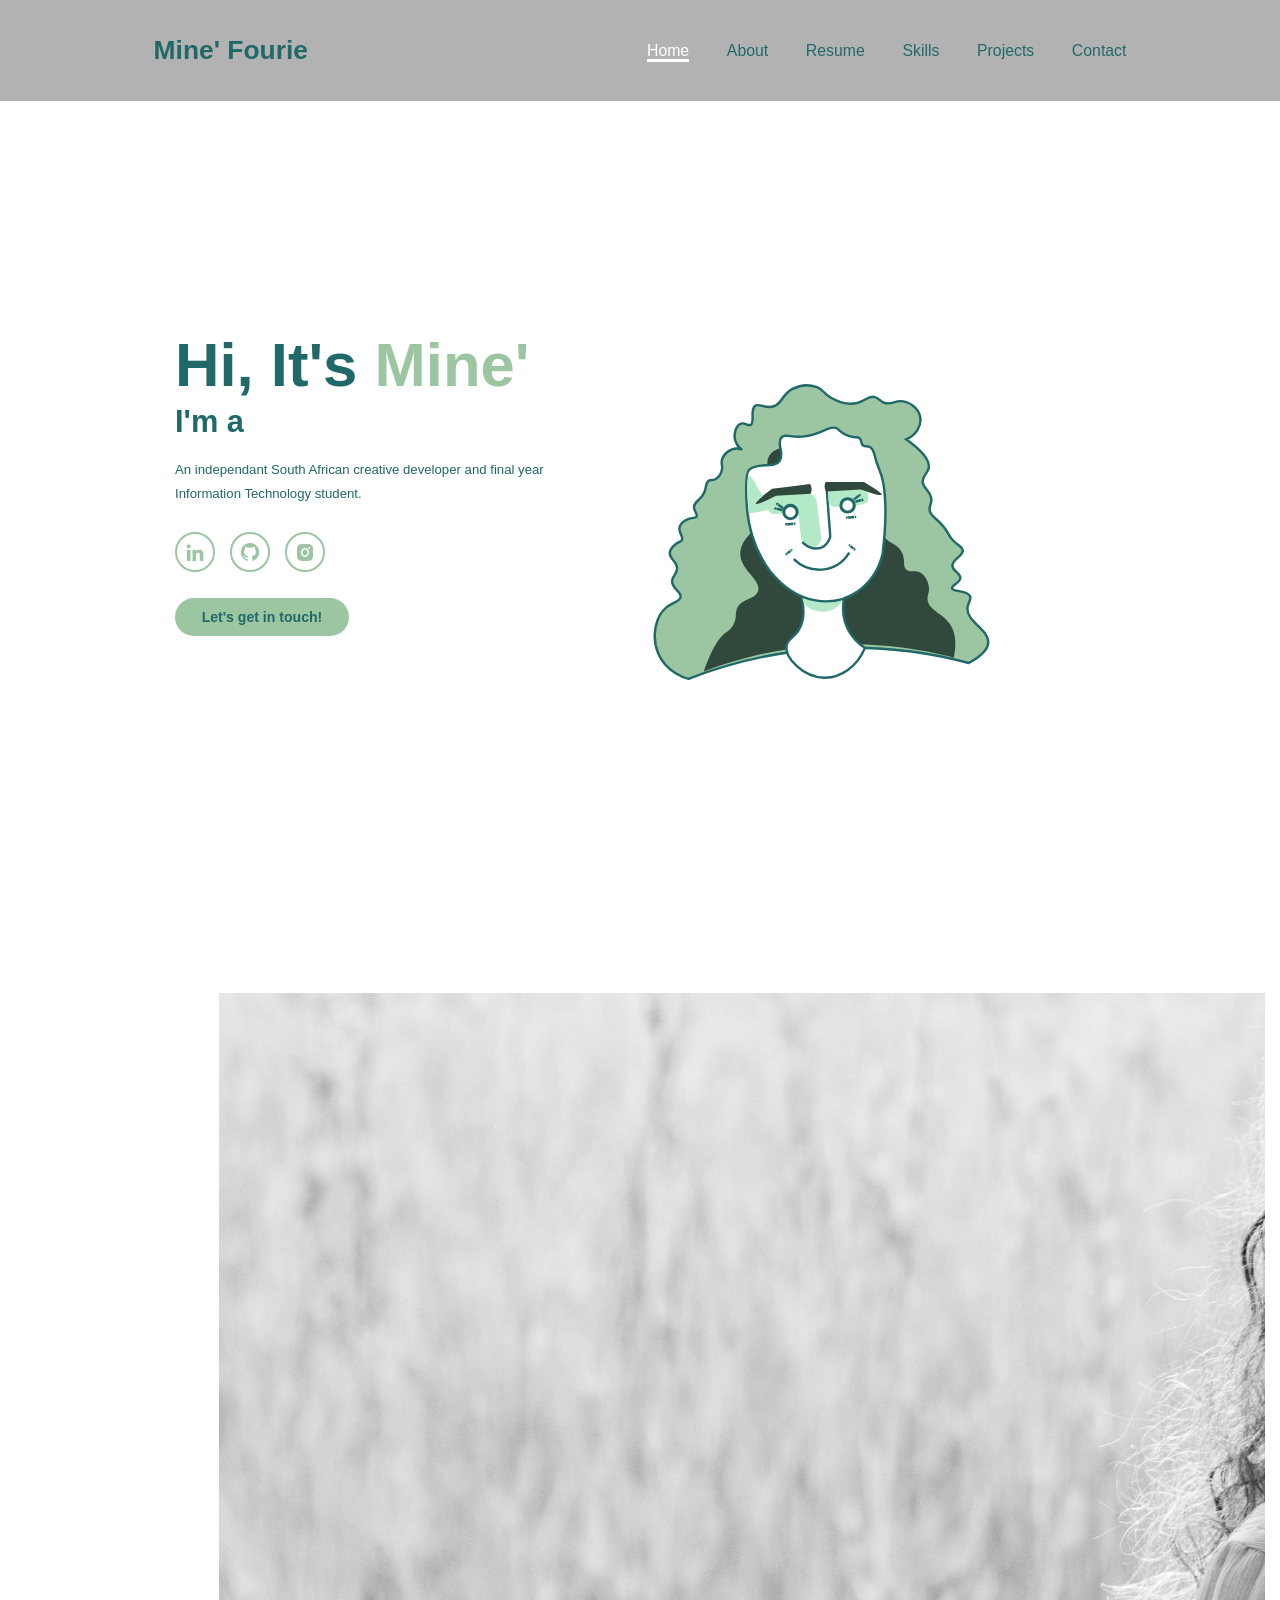
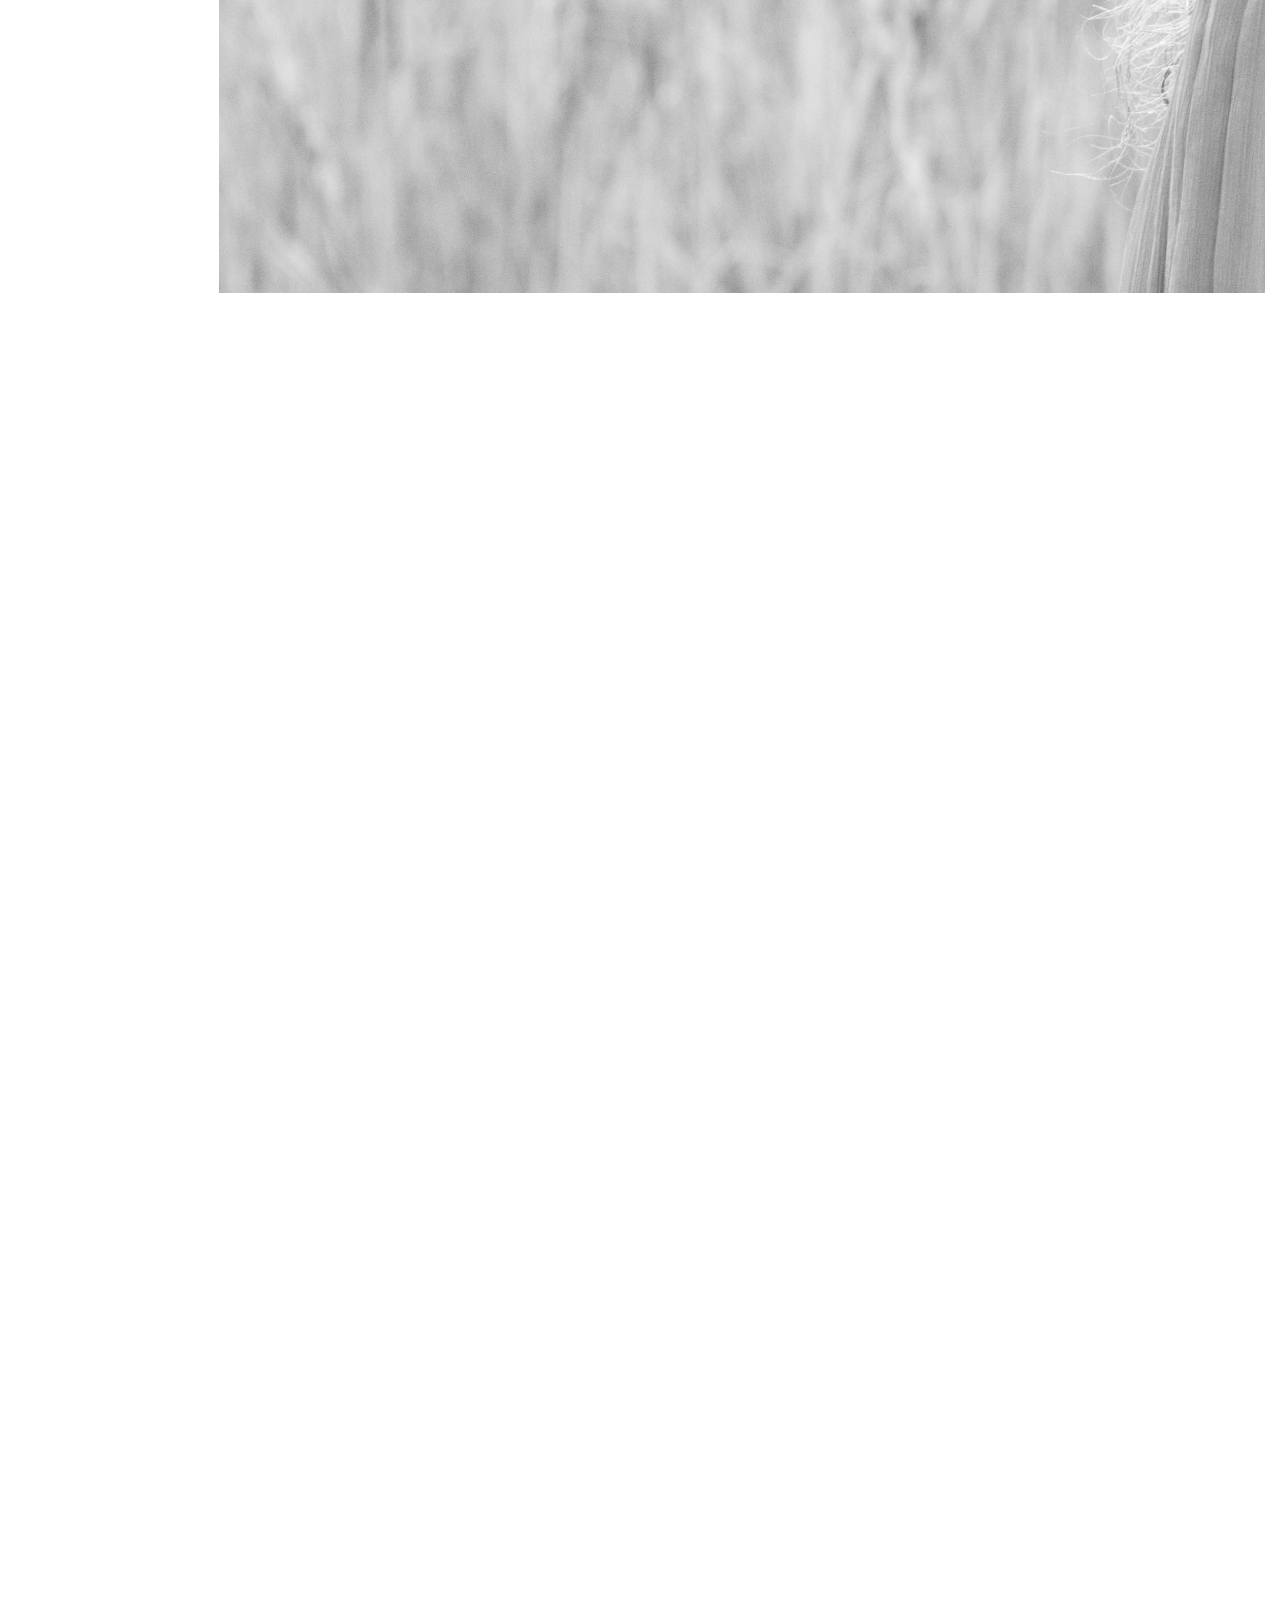
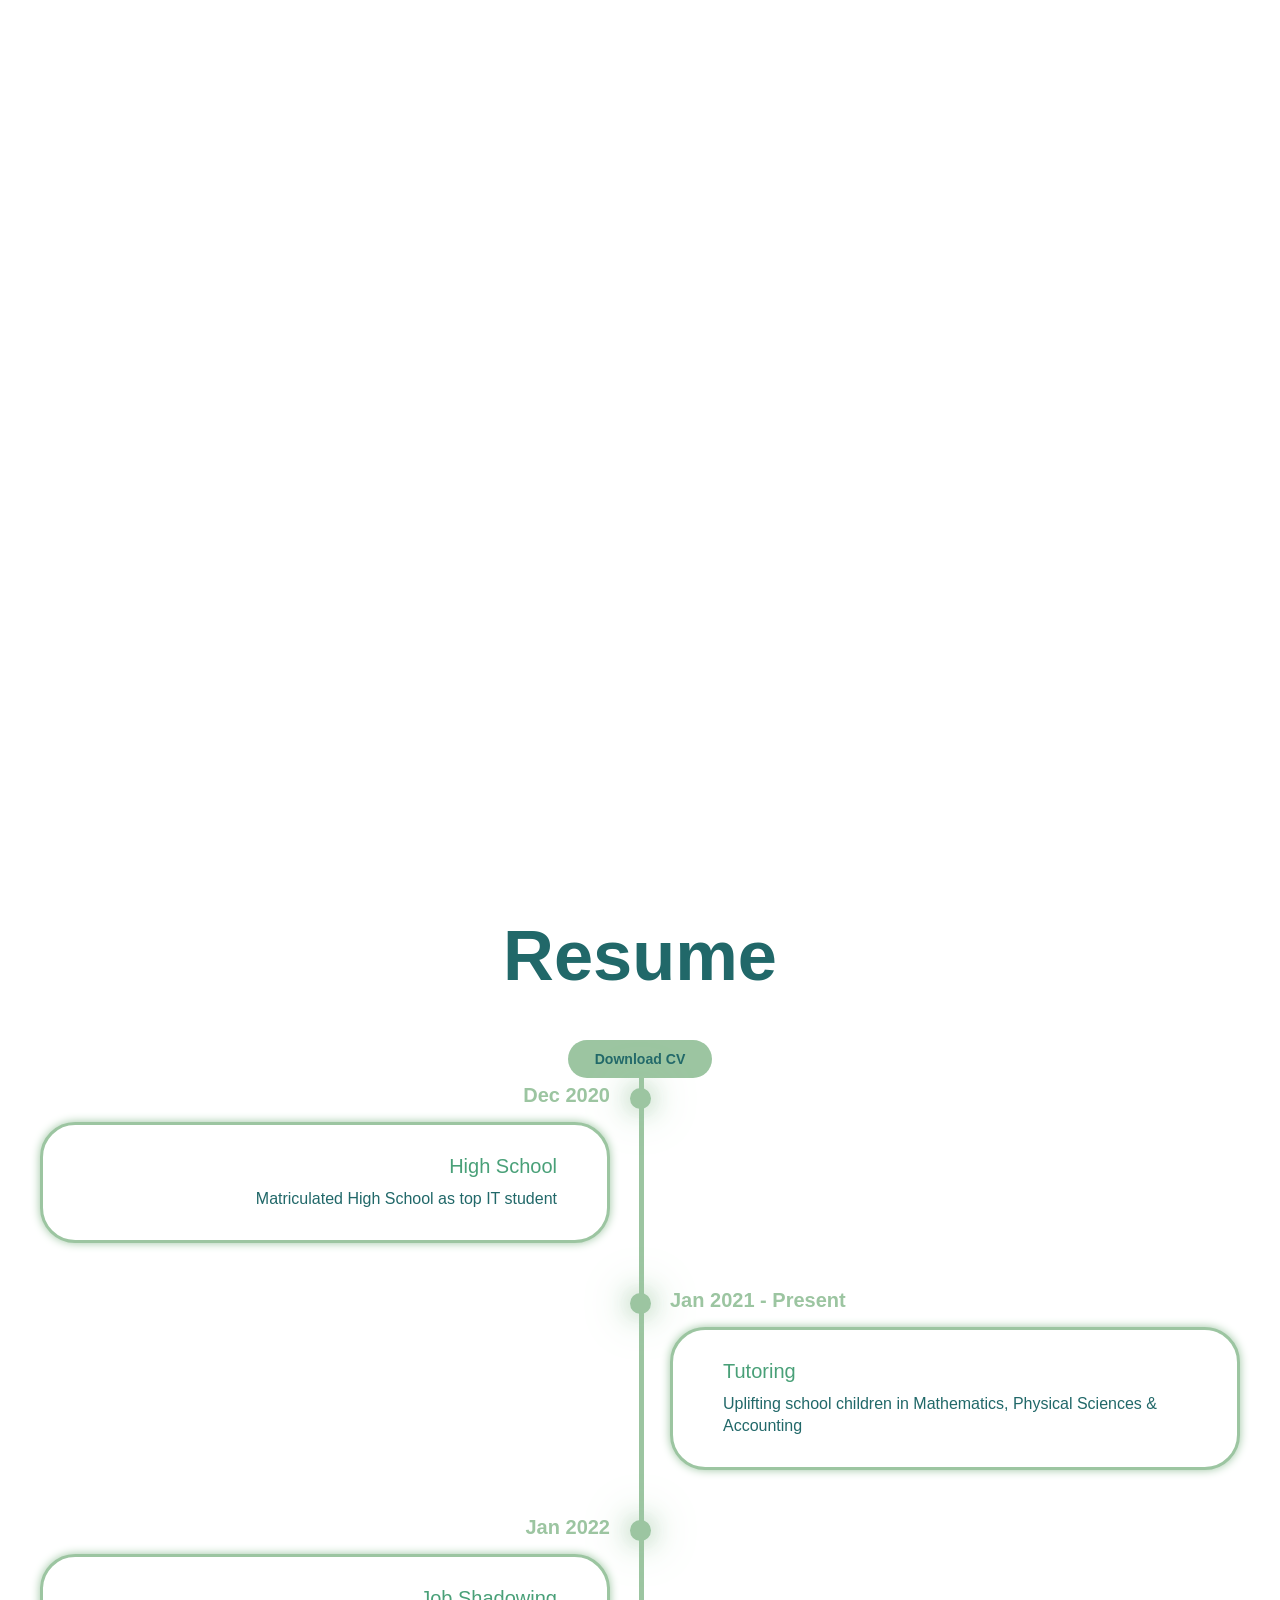
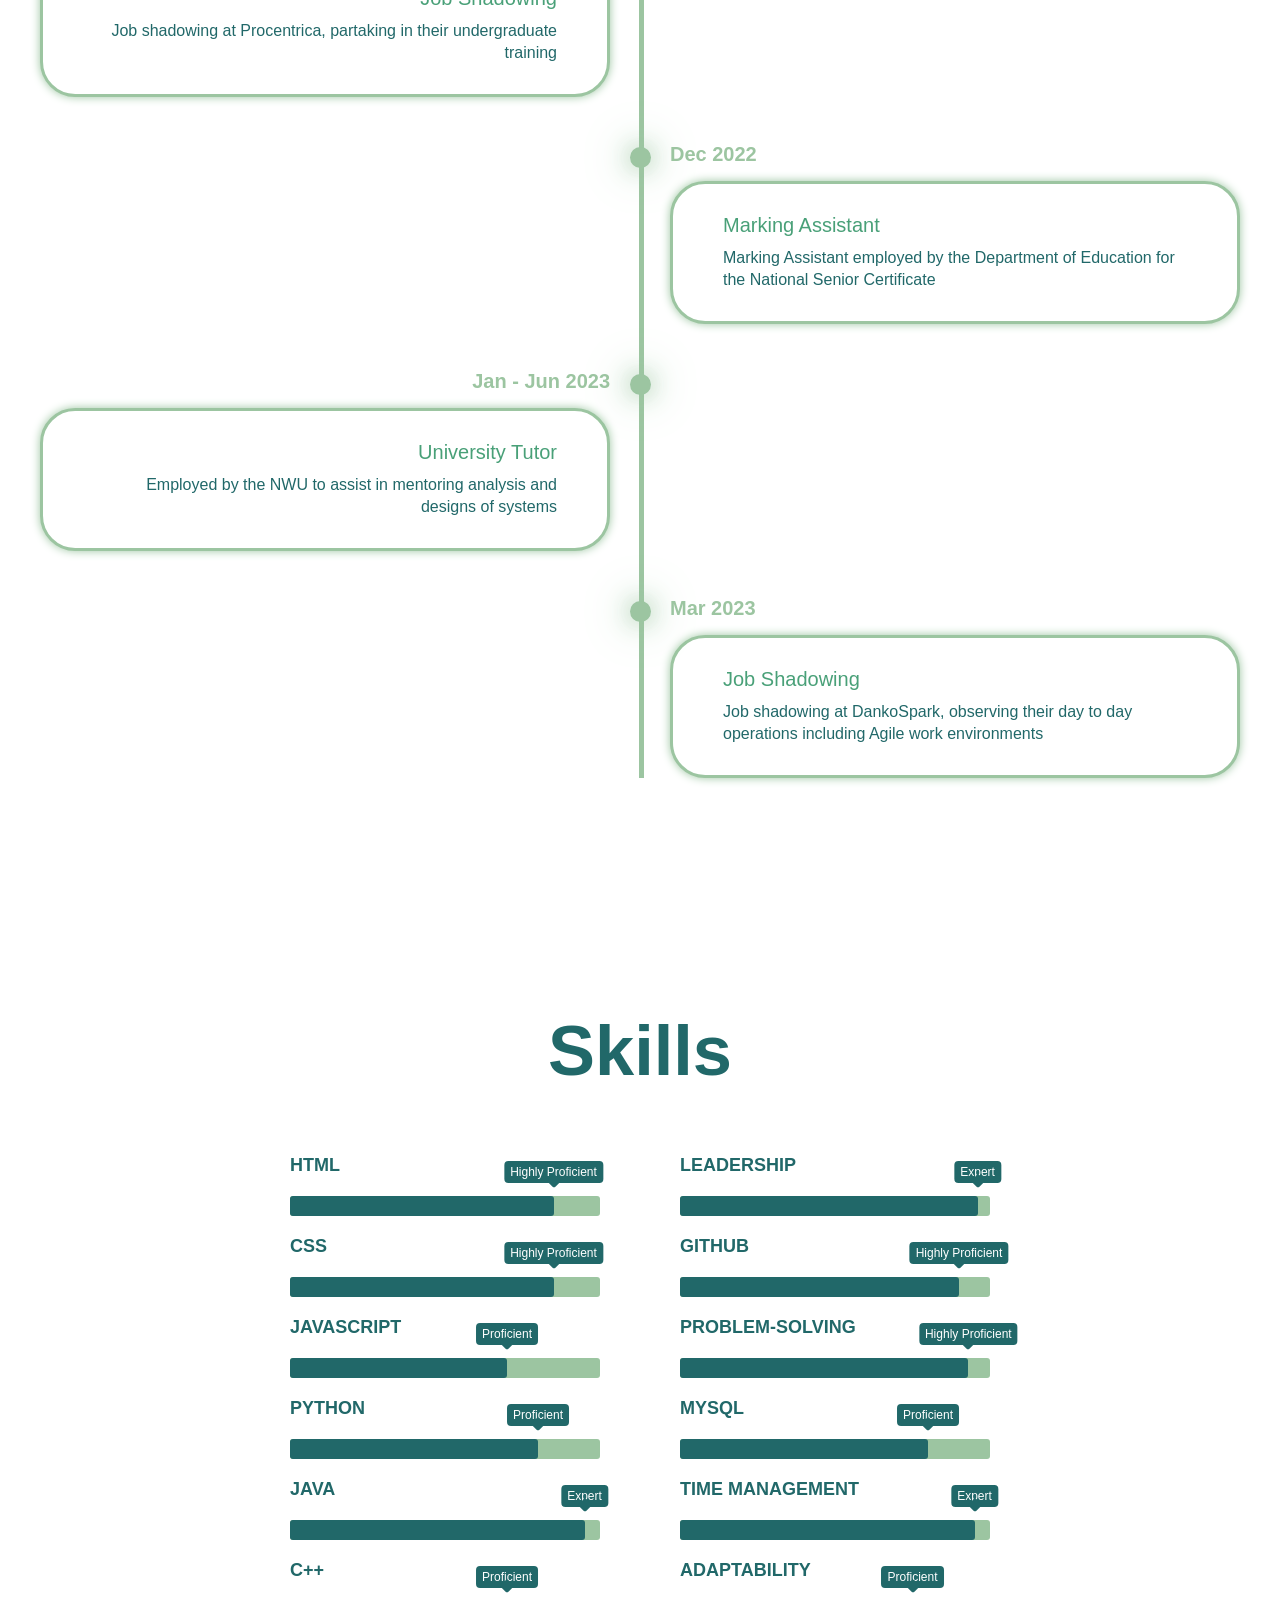
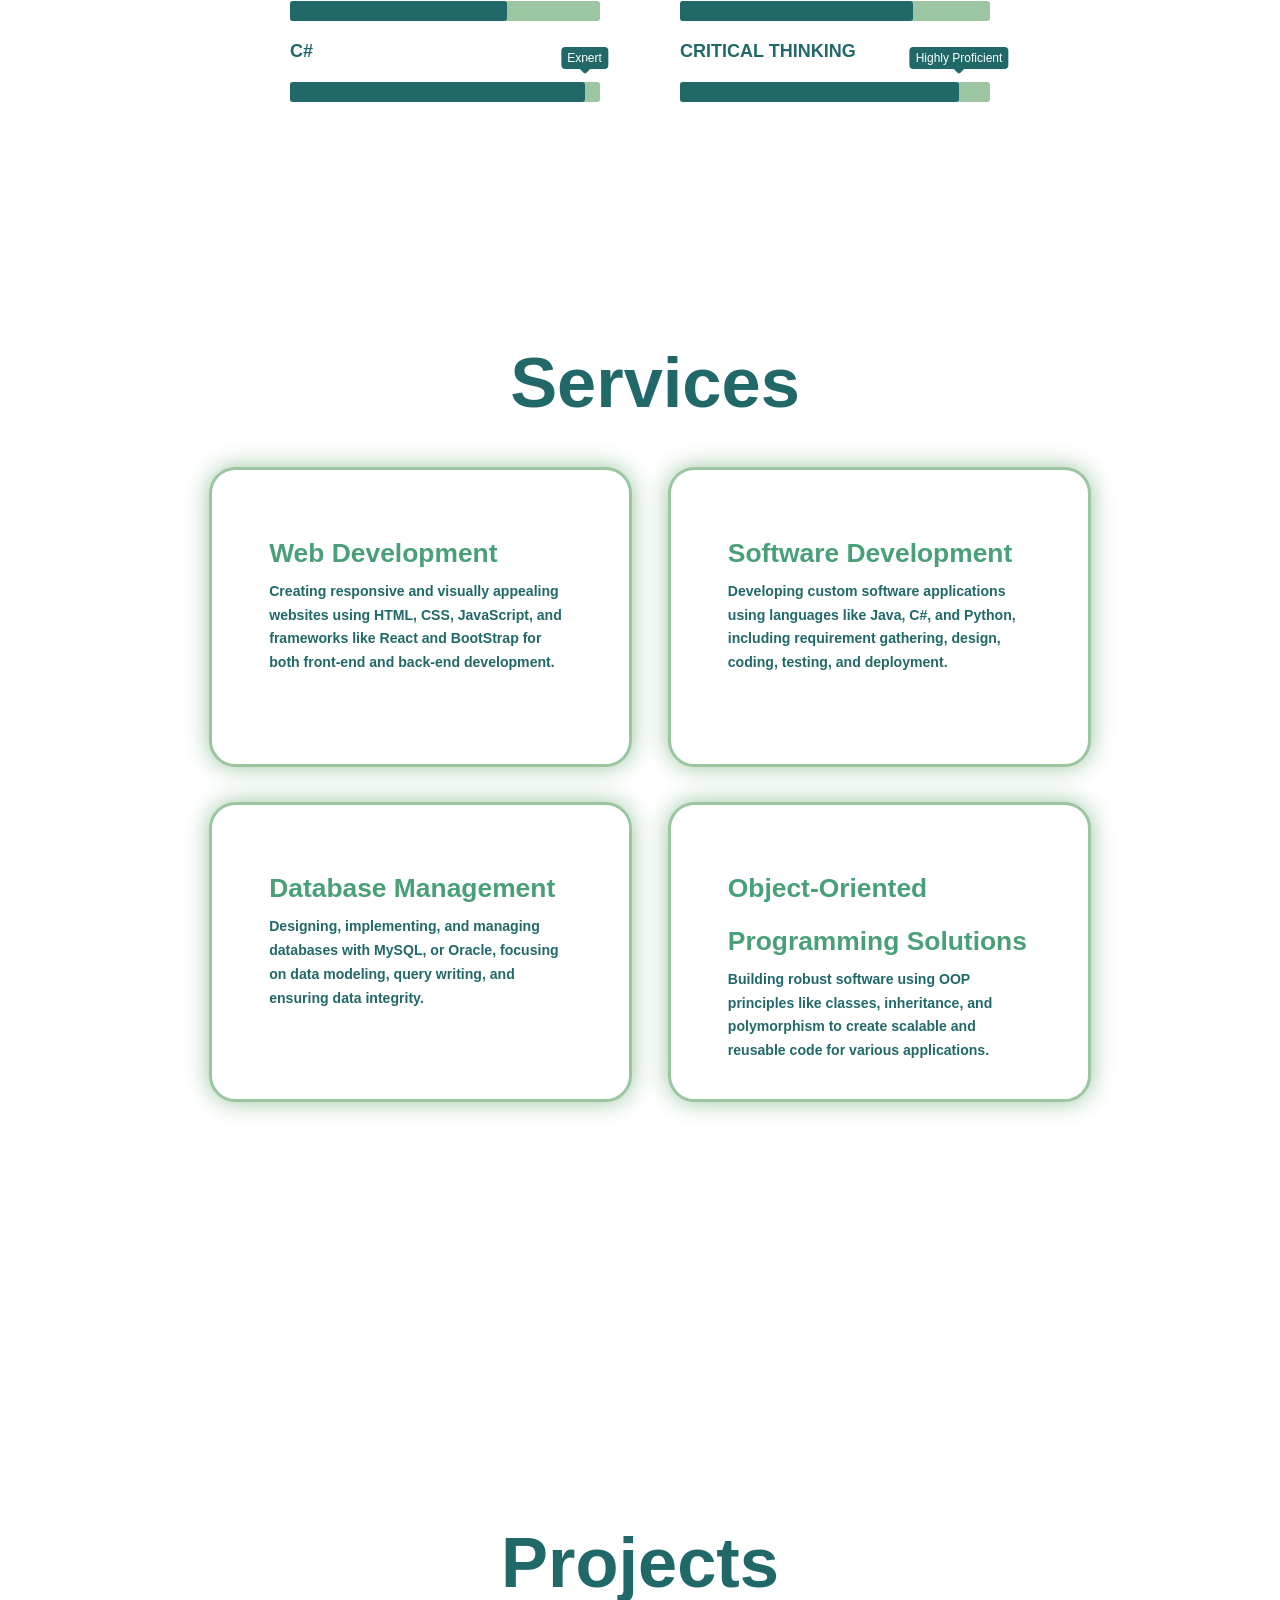
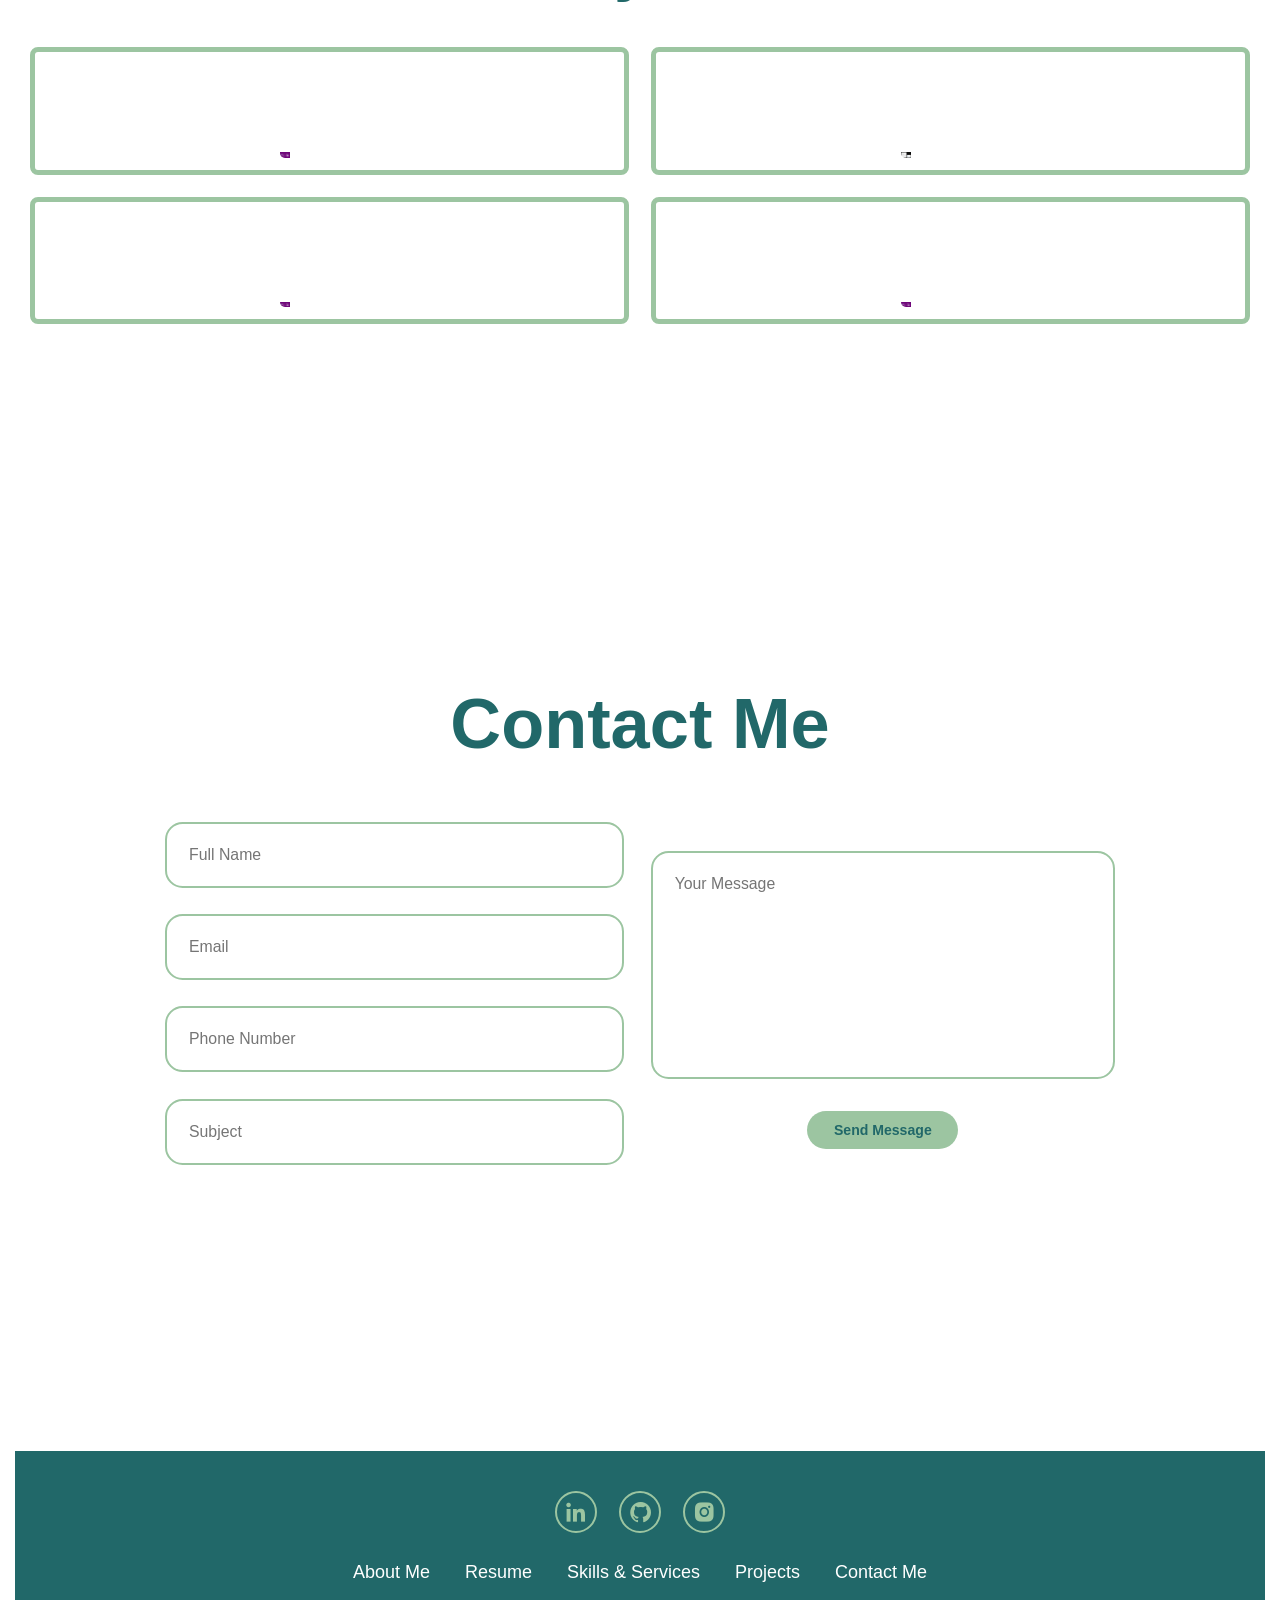
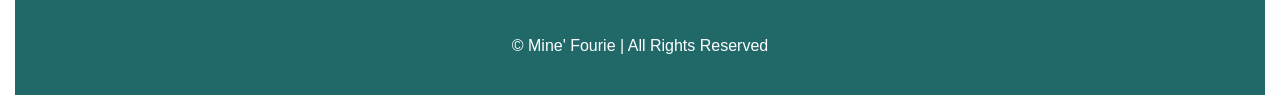
==== index.html @ 24ca2db4 "Formatting" ====
﻿<!DOCTYPE html>
<html lang="en">
<head>
    <meta charset="UTF-8">
    <meta name="viewport" content="width=device-width, initial-scale=1.0">
    <title>Mine' Fourie - CV</title>
    <link rel="stylesheet" href="style.css">
    <link href='https://unpkg.com/boxicons@2.1.4/css/boxicons.min.css' rel='stylesheet'> <!--icons from boxicons-->
    <!--<style>
        .home-img {
            position: relative;
            top: 3rem;
            width: 32vw;
            -webkit-border-radius: 50%;
        }
    </style> --> 
</head>
<body>

    <header class="header">
        <a href="#home" class="logo">Mine' Fourie</a>

        <i class='bx bx-menu' id="menu-icon"></i>

        <nav class="navbar">
            <a href="#home" class="active">Home</a>
            <a href="#about">About</a>
            <a href="#resume">Resume</a>
            <a href="#skills">Skills</a>
            <a href="#projects">Projects</a>
            <a href="#contact">Contact</a>
        </nav>
    </header>
    

    <section class="home" id="home">
        <div class="home-content">
            <h1>Hi, It's <span>Mine'</span></h1>
            <h3 class="text-animation">I'm a <span></span></h3>
            <p>
                An independant South African creative developer and final year Information Technology student.
            </p>

            <div class="social-icons">
                <a href="https://www.linkedin.com/in/min%C3%A9-fourie-804823225/" target="_blank"><i class='bx bxl-linkedin' ></i></a>
                <a href="https://github.com/fouriemine" target="_blank"><i class='bx bxl-github' ></i></a>
                <a href="https://www.instagram.com/fouriemine/" target="_blank"><i class='bx bxl-instagram-alt' ></i></a>
                <!--<a href="#"><i class='bx bxl-twitter' ></i></a>-->
            </div>

            <div class="btn-group">
                <!--<a href="#" class="btn">Hire</a>-->
                <a href="#contact" class="btn">Let's get in touch!</a>

            </div>
        </div>

        <!-- #5603ad;-->
        <!------------------------------SVG CODE------------------------------------->
        <div class="svg-content">
            <?xml version="1.0" encoding="UTF-8"?>
            <svg xmlns="http://www.w3.org/2000/svg" version="1.1" viewBox="0 0 1920 1080">
            <defs>
                <style>
                .cls-1 {
                    fill: #31493C; 
                }
                

                .cls-1, .cls-2 {
                    stroke-width: 0px;
                }

                .cls-3, .cls-4, .cls-5, .cls-6, .cls-7 {
                    stroke-miterlimit: 10;
                }

                .cls-3, .cls-4, .cls-5, .cls-7 {
                    stroke: #216869; <!---->
                }

                .cls-3, .cls-5, .cls-6, .cls-7 {
                    stroke-width: 4px;
                }

                .cls-3, .cls-6 {
                    fill: #fff;
                }

                .cls-4 {
                    stroke-width: 5px;
                }

                .cls-4, .cls-5 {
                    fill: none;
                }

                .cls-2 {
                    fill: #b3e9c7;
                }

                .cls-6 {
                    stroke: #216869;
                }

                .cls-7 {
                    fill: #9CC5A1 <!--#8367c7-->;
                }
                </style>
            </defs>
            <g id="hair">
                <g>
                <g>
                    <g>
                    <path class="cls-7" d="M1055.81,578.88c-53.56-14.29-133.27-29.12-230-24-99.29,5.25-178.72,29.52-231,50-3.69-.91-36.58-9.64-50-42-11.4-27.47-4.39-61.44,14-76,10.03-7.94,22.14-9.06,23-17,.96-8.83-13.42-12.68-14-25-.47-9.86,8.53-11.72,8.19-21.88-.4-12.24-13.65-15.65-12-26,1.15-7.19,8.75-13.04,10-14,5.38-4.13,8.17-3.17,9.85-6.34,3.2-6.05-5.77-11.81-3.85-20.66,1.91-8.79,13.04-13.6,14-14,7.36-3.07,12.04-.82,14-4,2.43-3.95-4.48-8.27-4.19-16.12.36-9.73,11.2-9.89,17-24,3.8-9.25,1.79-15.64,7.19-18.88,3.64-2.18,5.8-.08,10.72-2.45,6.84-3.29,9.59-10.7,10.28-12.55,3.39-9.13-1.46-11.85,1-20,2.92-9.67,13.43-17.98,24-18,3.92,0,7.08,1.13,9,2-2.12-1.47-10.18-7.44-12-18-1.72-9.99,2.42-22.38,10-25,6.66-2.31,11.35,4.52,16,2,7.55-4.09-1.41-23.93,7-31,6.8-5.72,15.86,4.57,29.81.88,15.49-4.1,13.75-19.28,32-29,12.12-6.46,27.76-7.67,40.19-2.88,11.64,4.48,9.96,10.17,23.81,17.88,4.56,2.54,23.44,13.04,43,8,13.56-3.49,16.96-11.75,27.19-9.88,8.29,1.52,8.55,7.4,18,10,11.18,3.08,15.8-3.78,27-3,12.32.86,28.23,10.66,31,26,2.57,14.24-6.74,30.16-23.19,36.88,33.22,23.71,39.16,38.51,37,48-1.97,8.64-10.49,12.2-9.81,22.12.75,10.97,11.58,12.68,14,26,1.91,10.54-4.32,12.48-2.19,21.88,2.32,10.24,10.14,9.78,23,26,8.95,11.29,6.71,13.47,15.31,22.4,9.57,9.93,15.26,10.27,15.88,15.72,1.14,10.06-17.6,14.96-17,26,.49,9.09,13.5,11.63,13,20-.52,8.58-14.56,11.82-13.59,16.85,1.24,6.46,24.79,2.83,29.59,13.15,2.61,5.62-3.02,9.57-4.19,17.88-3.24,23,33.88,36.07,34.19,57.12.12,8.19-5.29,20.08-32.19,34.88Z"/>
                    <path class="cls-1" d="M1031.22,570.07c-47.8-12.53-118.92-25.54-205.25-21.05-88.61,4.61-159.49,25.89-206.14,43.86,14.06-40.8,26.66-57.05,36.17-63.88,2.14-1.54,8.6-5.81,13-14,5.31-9.89,2.41-15.76,5-24,5.9-18.74,29.58-15.84,35-30,7.24-18.91-30.71-35.36-29-64,1.76-29.54,44.43-50.67,42-54-1.74-2.38-21.06,11.77-25,8-3.03-2.9,2.52-16.98,39-65-5.56-9.82-17.56-33.79-8-49,16.45-26.15,86.91-10.85,87-6,.05,2.57-19.68,6.03-20,5-.42-1.34,28.97-19.74,49-10,9.19,4.47,7.69,10.64,27,26,10.01,7.96,9.27,9.2,11,11,10.03,10.44,17.97,20.09,24,28-4.4,21.33-2.85,38.4-1,49,2,11.48,3.17,18.22,8,26,11.13,17.94,25.35,15,33,31,6.43,13.44.12,23.27,8,29,6.65,4.83,12.73-1.16,22,4,10.33,5.74,13.33,18.48,14,22,2.04,10.71-2.61,13.63-2,22,1.32,18.07,24.32,22.43,37,41,6.59,9.65,12.36,26.04,6.22,55.07Z"/>
                    </g>
                    <path class="cls-6" d="M885,554c-12.45,30.63-39.96,50.16-68,49-33.75-1.4-64.34-32.6-61-53,1.68-10.24,10.99-12.19,19-23.86,14.46-21.06,8.81-50.64,0-75.14h82c-2.28,5.02-16.92,38.72,0,72.29,8.36,16.58,20.88,26.13,28,30.71Z"/>
                </g>
                <path class="cls-2" d="M834.91,489.28c-9.8,6.09-21.89,6.61-32.18,3.05-4.65-1.39-9.45-3.25-13.35-6.59-7.82-6.59-7.28-14.65-7.37-28.42.01-7.39-.04-16.53.04-23.24,0-10.29,1.75-17.58,8.8-22.56,4.48-3.1,10.42-3.13,18.21-3.16,5.13,0,10.58-.01,15.67,0,7.07,0,15.02.09,20.02,6.47,4.24,4.7,5.12,11.8,5.16,18.41.1,4.78.04,11.21.06,16.99.03,19.7,1.3,28.78-14.88,38.94l-.17.1Z"/>
                </g>
            </g>
            <g id="face">
                <g>
                <g>
                    <g>
                    <path class="cls-3" d="M914.04,399.49c-12.47,51.09-57.35,85.43-110.02,76.35-31.56-4.84-56.03-24.85-75.01-48.05-22.81-30.43-35.69-69.58-38.31-107.14-3.34-47.85.82-56.98,4.14-60,14.79-13.46,40.56-.64,50.15-14.65,8.29-12.1-6.19-28.58,2.49-38.06,6.61-7.22,16.19,1.04,38.51-1.94,27.32-3.65,43.64-20.11,53.77-12.4,2.13,1.62,4.95,5.05,11.23,8.4,4.49,2.4,8.6,3.61,10,4,9.58,2.67,12.26.33,15.47,3.26,3.99,3.64,1.33,8.62,5.53,11.74,3.39,2.52,6.44.27,10.58,2.1,5.94,2.63,7.66,10.81,8.49,14.49,5.16,22.8,10.42,23.27,14.15,45.1,3.97,23.19,5.24,64.7-1.18,116.8Z"/>
                    <path class="cls-5" d="M756.81,399.28c-3.69,2.35,9.12-7.43,6.76-5.92"/>
                    <path class="cls-5" d="M866.97,391.49c3.69,2.35-9.12-7.43-6.76-5.92"/>
                    </g>
                    <rect class="cls-2" x="776.8" y="299.3" width="32.76" height="90.33" rx="16.18" ry="16.18" transform="translate(-36.88 101.98) rotate(-7.19)"/>
                    <path class="cls-5" d="M782,380c10.58,10.87,24.96,13.41,34.96,7,7.35-4.72,10.14-12.86,11.04-16-2.15-28.67-4.29-57.33-6.44-86"/>
                    <path class="cls-5" d="M767.92,407.85c24.12,23.55,68.3,26.18,91.4-10.52"/>
                </g>
                <g>
                    <path class="cls-2" d="M774,328c-6.21-9.09-16.3-10.74-20.93-7.01-4.4,3.55-3.17,11.45-3.07,12.01-10.7,1.07-18.59.27-20.36-1.1-.85-.66-1.63-1.83-2.17-2.85-.41-.78-.67-1.46-.72-1.78l-32.75,5.73c-.33-4-.67-8-1-12-3.09-37.2-1.4-49.28,2-50,6.37-1.36,18.17,37.25,30.39,35.43,2.06-.31,3.61-1.69,4.63-2.89l52.02-8.67c3.89-.65,7.56,1.98,8.21,5.86l2.59,15.52c.02,2.49-.65,4.23-1.23,5.32-2.69,5.02-9.7,7.55-17.61,6.43Z"/>
                    <path class="cls-2" d="M845.67,320.48c3.9-10.24,13.12-14.1,18.33-11.49,4.96,2.48,5.53,10.45,5.56,11.03,10.4-1.33,17.72-3.88,19.09-5.6,1.17-1.47,1.54-3.03,1.54-3.03.16-.68.23-1.4.18-2.13l-.96-15.71c-.24-3.93-3.54-6.93-7.37-6.7l-51.31,3.12c-3.83.23-6.74,3.61-6.51,7.54l.96,15.71c.53,2.43,1.55,3.98,2.34,4.91,3.66,4.29,10.87,5.2,18.13,2.35Z"/>
                    <path class="cls-1" d="M878.12,293.19c-18.96,1.22-37.92,2.44-56.88,3.67-.8-1.29-2.26-4.04-2.51-7.85-.1-1.51-.1-4.63,1.48-8.11,21.04-.02,42.08-.04,63.13-.06,14.52,8.48,30.62,18.59,29.42,21.15-1.18,2.53-18.76-3.11-34.64-8.79Z"/>
                    <path class="cls-1" d="M738.91,303.77l56.89-3.56c.63-1.38,1.74-4.3,1.5-8.11-.09-1.51-.49-4.61-2.5-7.86-20.88,2.64-41.75,5.28-62.63,7.92-13.33,10.25-28.02,22.31-26.51,24.7,1.49,2.36,18.21-5.46,33.25-13.1Z"/>
                </g>
                </g>
            </g>
            <g id="eyes">
                <g>
                <path class="cls-5" d="M756.51,350.61c-5.91,0,15.79-1.01,12-1"/>
                <path class="cls-5" d="M856.51,339.61c-5.91,0,15.79-1.01,12-1"/>
                <g>
                    <circle class="cls-4" cx="762.5" cy="330.5" r="11"/>
                    <g>
                    <path class="cls-5" d="M738.61,324.92c-5.65-1.72,15.4,3.63,11.77,2.53"/>
                    <path class="cls-5" d="M741.56,317.87c-4.55-3.76,12.82,9.27,9.9,6.86"/>
                    </g>
                </g>
                <g>
                    <g>
                    <circle class="cls-4" cx="856.5" cy="319.5" r="11"/>
                    <path class="cls-5" d="M875.88,303.35c4.55-3.76-12.82,9.27-9.9,6.86"/>
                    </g>
                    <path class="cls-5" d="M879.9,310.94c5.65-1.72-15.4,3.63-11.77,2.53"/>
                </g>
                </g>
            </g>
            </svg>
        </div>

    </section>

<!-- new code for horizontal scrolling  -->

<div class="container">
    <div class="wrapper">
        <div class="slide">
            <div class="layer l1"></div>
            <div class="layer l2"></div>
            <div class="layer l3"></div>
        </div>
        <div class="slide"></div>
    </div>
</div>




<!-- new code for horizontal scrolling  -->

<section class="about" id="about">
    <div class="sticky_parent">
        <div class="sticky">
            <div class="scroll_section">

                <div class="about_container">
                    <!--
                    <div class="about_grid_item item-1">
                        <img src="image1.jpg" alt="">
                    </div>
                    <div class="grid-item about-text">
                        <h2 class="heading">About me</h2>
                        <h5>Web Developer <span>& Designer</span></h5>
                        <p>
                            I am a highly dedicated and dynamic final-year Information Technology student passionate about excellence. As a natural leader, I have served in multiple leadership positions throughout school and university. I have consistently ranked in the Academic Top 3 for twelve consecutive years. Notably, I was the North-West no. 6 Matriculant in 2020.
                            <br><br>
                            My university involvement includes membership in multiple committees such as Academic, Religion, Clubhouse, and Student RAG Community Services. I have led all group projects and excelled as a team player with outstanding communication and interpersonal skills. My lateral thinking and high-level problem-solving skills, coupled with strong analytical abilities, set me apart.
                            <br><br>
                            As a South African ambassador, I have proudly represented my country abroad in various modeling competitions. I am passionate about supporting local charities and fostering people development, currently mentoring high school learners in various subjects.
                            <br><br>
                            My interests include modeling, reading, dancing, and engaging in creative hobbies. I uphold the core values of integrity, respect, tenacity, humility, and kindness in all my endeavors.
                        </p>
                    </div>-->
                    
                </div> <!--end about_container-->

            </div>
        </div>
    </div>
</section>


<!--OLD ABOUT ME-->

<!--
    <section class="about" id="about">

        <!--<h2 class="heading">About me</h2>   

        <div class="main">
            <div class="grid-item">
                <img src="image1.jpg" alt="">
            </div>
            
            <div class="grid-item about-text">
                <h2 class="heading">About me</h2>
                <h5>Web Developer <span>
                    & Designer
                </span></h5>
                <p>
                    I am a highly dedicated and dynamic final-year Information Technology student passionate about excellence. As a natural leader, I have served in multiple leadership positions throughout school and university. I have consistently ranked in the Academic Top 3 for twelve consecutive years. Notably, I was the North-West no. 6 Matriculant in 2020.
                    <br><br>
                    My university involvement includes membership in multiple committees such as Academic, Religion, Clubhouse, and Student RAG Community Services. I have led all group projects and excelled as a team player with outstanding communication and interpersonal skills. My lateral thinking and high-level problem-solving skills, coupled with strong analytical abilities, set me apart.
                    <br><br>
                    As a South African ambassador, I have proudly represented my country abroad in various modeling competitions. I am passionate about supporting local charities and fostering people development, currently mentoring high school learners in various subjects.
                    <br><br>
                    My interests include modeling, reading, dancing, and engaging in creative hobbies. I uphold the core values of integrity, respect, tenacity, humility, and kindness in all my endeavors.
                </p>
            </div>
            
            <div class="grid-item">
                <img src="image1.jpg" alt="">
            </div>

            <div class="grid-item">
                <img src="image1.jpg" alt="">
            </div>

            <div class="grid-item">
                <img src="image1.jpg" alt="">
            </div>
            
            <div class="grid-item">
                <img src="image1.jpg" alt="">
            </div>
        </div>

    </section>

-->

    <section class="resume" id="resume"> 
        <h2 class="heading">Resume</h2>

        <a href="Test1.pdf" download class="resume-btn">Download CV</a>

        <div class="timeline-items">

            <div class="timeline-item">
                <div class="timeline-dot"></div>
                    <div class="timeline-date"> Dec 2020
                    </div>
                    <div class="timeline-content">
                        <h3>High School</h3>
                        <p>Matriculated High School as top IT student</p>
                    </div>
                
            </div>

            <div class="timeline-item">
                <div class="timeline-dot"></div>
                    <div class="timeline-date">Jan 2021 - Present
                    </div>
                    <div class="timeline-content">
                        <h3>Tutoring</h3>
                        <p>Uplifting school children in Mathematics, Physical Sciences & Accounting</p>
                    </div>
                
            </div>

            <div class="timeline-item">
                <div class="timeline-dot"></div>
                    <div class="timeline-date">Jan 2022
                    </div>
                    <div class="timeline-content">
                        <h3>Job Shadowing</h3>
                        <p>Job shadowing at Procentrica, partaking in their undergraduate training</p>
                    </div>
                
            </div>

            <div class="timeline-item">
                <div class="timeline-dot"></div>
                    <div class="timeline-date">Dec 2022
                    </div>
                    <div class="timeline-content">
                        <h3>Marking Assistant</h3>
                        <p>Marking Assistant employed by the Department of Education for the National Senior Certificate</p>
                    </div>
                
            </div>

            <div class="timeline-item">
                <div class="timeline-dot"></div>
                    <div class="timeline-date">Jan - Jun 2023
                    </div>
                    <div class="timeline-content">
                        <h3>University Tutor</h3>
                        <p>Employed by the NWU to assist in mentoring analysis and designs of systems</p>
                    </div>
                
            </div>

            <div class="timeline-item">
                <div class="timeline-dot"></div>
                    <div class="timeline-date">Mar 2023
                    </div>
                    <div class="timeline-content">
                        <h3>Job Shadowing</h3>
                        <p>Job shadowing at DankoSpark, observing their day to day operations including Agile work environments</p>
                    </div>
                
            </div>

        </div>
    </section>
    
    <section class="skills" id="skills">

        
        <h2 class="heading">Skills</h2>
        <div class="skills-columns">
            <div class="column">
                
                <div class="skill">
                    <div class="skill-name">HTML</div>
                    <div class="skill-bar">
                        <div class="skill-per" per="Highly Proficient" style="max-width:85%"></div>
                    </div>
                </div>

                <div class="skill">
                    <div class="skill-name">CSS</div>
                    <div class="skill-bar">
                        <div class="skill-per" per="Highly Proficient" style="max-width:85%"></div>
                    </div>
                </div>

                <div class="skill">
                    <div class="skill-name">JavaScript</div>
                    <div class="skill-bar">
                        <div class="skill-per" per="Proficient" style="max-width:70%"></div>
                    </div>
                </div>

                <div class="skill">
                    <div class="skill-name">Python</div>
                    <div class="skill-bar">
                        <div class="skill-per" per="Proficient" style="max-width:80%"></div>
                    </div>
                </div>

                <div class="skill">
                    <div class="skill-name">Java</div>
                    <div class="skill-bar">
                        <div class="skill-per" per="Expert" style="max-width:95%"></div>
                    </div>
                </div>

                <div class="skill">
                    <div class="skill-name">C++</div>
                    <div class="skill-bar">
                        <div class="skill-per" per="Proficient" style="max-width:70%"></div>
                    </div>
                </div>

                <div class="skill">
                    <div class="skill-name">C#</div>
                    <div class="skill-bar">
                        <div class="skill-per" per="Expert" style="max-width:95%"></div>
                    </div>
                </div>

            </div>

            <div class="column">

                <div class="skill">
                    <div class="skill-name">Leadership</div>
                    <div class="skill-bar">
                        <div class="skill-per" per="Expert" style="max-width:96%"></div>
                    </div>
                </div>

                <div class="skill">
                    <div class="skill-name">GitHub</div>
                    <div class="skill-bar">
                        <div class="skill-per" per="Highly Proficient" style="max-width:90%"></div>
                    </div>
                </div>

                <div class="skill">
                    <div class="skill-name">Problem-Solving</div>
                    <div class="skill-bar">
                        <div class="skill-per" per="Highly Proficient" style="max-width:93%"></div>
                    </div>
                </div>

                <div class="skill">
                    <div class="skill-name">MySQL</div>
                    <div class="skill-bar">
                        <div class="skill-per" per="Proficient" style="max-width:80%"></div>
                    </div>
                </div>

                <div class="skill">
                    <div class="skill-name">Time Management</div>
                    <div class="skill-bar">
                        <div class="skill-per" per="Expert" style="max-width:95%"></div>
                    </div>
                </div>

                <div class="skill">
                    <div class="skill-name">Adaptability</div>
                    <div class="skill-bar">
                        <div class="skill-per" per="Proficient" style="max-width:75%"></div>
                    </div>
                </div>

                <div class="skill">
                    <div class="skill-name">Critical Thinking</div>
                    <div class="skill-bar">
                        <div class="skill-per" per="Highly Proficient" style="max-width:90%"></div>
                    </div>
                </div>

            </div>
        </div>
        
    </section>

    <section class="services" id="services">
        <h2 class="heading">Services</h2>
        <div class="services-container">
            <div class="service-box">
                <div class="service-info">
                    <h4>Web Development</h4>
                    <p>Creating responsive and visually appealing websites using HTML, CSS, JavaScript, 
                        and frameworks like React and BootStrap for both front-end and back-end development.</p>
                </div>
            </div>

            <div class="service-box">
                <div class="service-info">
                    <h4>Software Development</h4>
                    <p>Developing custom software applications using languages like Java, C#, 
                        and Python, including requirement gathering, design, coding, testing, and deployment.</p>
                </div>
            </div>

            <div class="service-box">
                <div class="service-info">
                    <h4>Database Management</h4>
                    <p>Designing, implementing, and managing databases with  MySQL, or Oracle, 
                        focusing on data modeling, query writing, and ensuring data integrity.</p>
                </div>
            </div>

            <div class="service-box">
                <div class="service-info">
                    <h4>Object-Oriented Programming Solutions</h4>
                    <p>Building robust software using OOP principles like classes, 
                        inheritance, and polymorphism to create scalable and reusable code for various applications.</p>
                </div>
            </div>

        </div>


    </section>

    <!--PROJECTS ---------------------------------------------------------------------------              -->
    <section class="projects" id="projects">

        <h2 class="heading">Projects</h2>

        <div class="grid-container">

            <div class="grid-item">
                <a href="https://github.com/fouriemine/Pukki_Cinema_V2" target="_blank">
                    <img src="img-pukki.png" alt="Pukki Cinema">
                    <div class="overlay">
                        <div class="overlay-text">Cinema Booking System</div>
                    </div>                    
                </a>
            </div>

            <div class="grid-item">
                <a href="https://github.com/fouriemine/Cryptographic-AES" target="_blank">
                    <img src="crypto.png" alt="Cryptographic Application">
                    <div class="overlay">
                        <div class="overlay-text">AES Cryptography</div>
                    </div>
                </a>
            </div>

            <div class="grid-item">
                <a href="https://github.com/fouriemine/Pukki_Cinema_V2" target="_blank">
                    <img src="img-pukki.png" alt="Pukki Cinema">
                    <div class="overlay">
                        <div class="overlay-text">Responsive Website Portfolio</div>
                    </div>
                </a>
            </div>

            <div class="grid-item">
                <a href="https://github.com/fouriemine/Pukki_Cinema_V2" target="_blank">
                    <img src="img-pukki.png" alt="Pukki Cinema">
                    <div class="overlay">
                        <div class="overlay-text">Cinema Booking System</div>
                    </div>
                </a>
            </div>

        </div>

    </section>

    <section class="contact" id="contact">

        <h2 class="heading">Contact Me</h2>

        <form action="https://api.web3forms.com/submit" method="POST">
            <input type="hidden" name="access_key" value="b8de3781-8682-4569-b60e-39547c8d56ed">
            <div class="input-group">
                <div class="input-box">
                    <input type="text" name="name" placeholder="Full Name" class="contact-input" required>
                    <input type="email" name="email" placeholder="Email" class="contact-input" required>
                </div>
                <div class="input-box">
                    <input type="number" name="number" placeholder="Phone Number">
                    <input type="text" name="subject" placeholder="Subject" class="contact-input" required>
                </div>
            </div>

            <div class="input-group-2">
                <textarea name="message" id="message" cols="30" rows="10" placeholder="Your Message" class="contact-input" required></textarea>
                <input type="submit" value="Send Message" class="btn">
            </div>
        </form>

    </section>

    <footer class="footer">
        <div class="social">
            <a href="https://www.linkedin.com/in/min%C3%A9-fourie-804823225/" target="_blank"><i class='bx bxl-linkedin' ></i></a>
                <a href="https://github.com/fouriemine" target="_blank"><i class='bx bxl-github' ></i></a>
                <a href="https://www.instagram.com/fouriemine/" target="_blank"><i class='bx bxl-instagram-alt' ></i></a>
                <!--<a href="#"><i class='bx bxl-twitter' ></i></a>-->
        </div>

        <ul class="list">
            <li>
                <a href="#about">About Me</a>
            </li>

            <li>
                <a href="#resume">Resume</a>
            </li>

            <li>
                <a href="#skills">Skills & Services</a>
            </li>

            <li>
                <a href="#projects">Projects</a>
            </li>

            <li>
                <a href="#contact">Contact Me</a>
            </li>
        </ul>
        <p class="copyright">
            © Mine' Fourie | All Rights Reserved
        </p>

    </footer>

    <script src="script.js"></script>
</body>
</html>
---- style.css ----
* {
    margin: 0;
    padding: 0;
    box-sizing: border-box;
    text-decoration: none;
    border: none;
    outline: none;
    scroll-behavior: smooth;
    font-family: "Poppins", sans-serif;
}
:root {
    --bg-color: white; /*#e3f3f1;/*#F7F7F7; /* #EFFFF6; /*#f0fff1;*/
    --second-bg-color: #49A078; /*#8367c7; /* #5603ad; */
    --text-color: #216869; /*#49A078; /*#31493C ; */
    --main-color: #9CC5A1; /*#b3e9c7; */

}
/*
.content{
    width: 90%;
    height: 90%;
    background-color: var(--bg-color);
    box-shadow: 0 0 0 10px white;
}*/
html{
    font-size: 60%;
    overflow-x: hidden;
    box-sizing: border-box;
}
body{
    background: var(--bg-color); /* bg color*/
    color: var(--text-color);
    margin: 0;
    padding: 0;
    /*box-shadow: inset 0 0 0 30px white;*/
    box-sizing: border-box;
    border: 20px solid white;
}
/* ------ new for about me vertical scrolling ------*/

.slide {
    height: 100vh;
    width: 100vw;
}

.slide:nth-child(1){
    background-color: var(--second-bg-color);
}
.slide:nth-child(2){
    background-color: var(--bg-color);
}
.wrapper {
    display: flex;
    width: 200vw;
    transform: rotate(90deg) translateX(-100vh);
    transform-origin: top left;
    background-color: var(--bg-color);
}
.container {
    height: 100vw;
    width: 100vh;
    transform: rotate(-90deg) translateX(-100vh);
    transform-origin: top left;
    position: absolute;
    overflow-x: hidden;
    overflow-y: scroll;
}
.layer {
    position:absolute;
    top: 0;
    left: 0;
    height: 100vh;
    width: 100vw;
    background-position: bottom;
    background-size: cover;
}
.l1 {
    background-image: url(image1.png);
}
.l2 {
    background-image: url(image2.jpeg);
}
.l3 {
    background-image: url(image1.jpg);
}













.sticky_parent{
    height: 500vh;
}
.sticky{
    overflow: hidden;
    position: sticky;
    top: 0;
    height: 100vh;
}
.scroll_section{
    position: absolute;
    top: 0;
    height: 100%;
    width: 500vw;
    will-change: transform;
    display: flex;
    justify-content: center;
    align-items: center;
    padding: 0 5vw;
    
}
img{
    padding-top: 90px;
    padding-right: 90px;
    width: 400px;
    height: 80%;
    object-fit: cover;
    object-position: center;   
}
/*
.about-img img:first-of-type {
    width: 300px;
    height: auto;
    object-fit: contain;
}*/
.about_container {
    display: grid;
    grid-template-columns: repeat(8, 1fr);
    gap: 20px;
}
.item-1 {
    grid-column: span 4;
}
.about_grid_item {
    grid-column: 4;
}
/*END*/
.header{
    position: fixed;
    top: 0;
    left: 0;
    width: 100%;
    padding: 4rem 12% 4rem;
    background: rgba(0, 0, 0, 0.3);
    backdrop-filter: blur(10px);
    display: flex;
    justify-content: space-between;
    align-items: center;
    z-index: 5;

}
.logo{
    font-size: 3rem;
    color: var(--text-color);
    font-weight: 800;
    cursor: pointer;
    transition: 0.3s ease;

}
.logo:hover{
    transform: scale(1.1);
}
.logo span{
    text-shadow: 0 0 25px var(--main-color);

}
.navbar a{
    font-size: 1.8rem;
    color: var(--text-color);
    margin-left: 4rem;
    font-weight: 500;
    transition: 0.3s ease;
    border-bottom: 3px solid transparent;

}
.navbar a:hover,
.navbar a.active{
    color: var(--bg-color);
    border-bottom: 3px solid var(--bg-color);
}
#menu-icon{
    font-size: 3.6rem;
    color: var(--main-color);
    display: none;
}

section{
    min-height: 100vh;
    padding: 10rem 12% 10rem;
}
.home{
    display: flex;
    align-items: center;
    justify-content: space-evenly;
    gap: 15rem;
}
.home-content{
    display: flex;
    flex-direction: column;
    align-items: baseline;
    text-align: left;
    justify-content: center;
    margin-top: 3rem;
    flex: 1;
    padding: 10px;
}
.svg-content{
    flex: 1;
    display: flex;
    justify-content: center;
    align-items: baseline;
    margin-top: 10rem;
    padding: 10px;
    padding-top: 30vh;
    
}
span{
    color: var(--main-color);
}
.logo span{
    color: var(--main-color);
}
.home-content h3{
    margin-bottom: 2rem;
    margin-top: 1rem;
    font-size: 3.5rem;
}
.home-content h1{
    font-size: 7rem;
    font-weight: 700;
    margin-top: 1.5rem;
    line-height: 1;
}
/*
.home-img{
    display: flex;
    flex-direction: column;
    align-items: baseline;
    text-align: left;
    justify-content: center;
    margin-top: 3rem;
}

.home-img img{
    position: relative;
    top: 3rem;
    width: 32vw;
    -webkit-border-radius: 5px;
    border-radius: 50%;
    /*box-shadow: 0 0 25px var(--main-color);
    cursor: pointer;
    transition: 0.4s ease-in-out;
}
*/
/*.home-img img:hover{
    box-shadow:  0 0 25px var(--main-color),
                 0 0 50px var(--main-color),
                 0 0 100px var(--main-color);
}

*/
.home-content p{
    font-size: 1.5rem;
    font-weight: 500;
    line-height: 1.8;
    max-width: 1000px;
}
svg{
    transform: scale(3);
    transform-origin: center;
    /*margin-top: 100px;*/
}
.social-icons a{
    display: inline-flex;
    justify-content: center;
    align-items: center;
    width: 4.5rem;
    height: 4.5rem;
    background: transparent;
    border: 2px solid var(--main-color);
    font-size: 2.5rem;
    border-radius: 50%;
    color: var(--main-color);
    margin: 3rem 1.5rem 3rem 0;
    transition: 0.3s ease-in-out;

}
.social-icons a:hover{
    color: var(--text-color);
    transform: scale(1.3)translateY(-5px);
    box-shadow: 0 0 25px var(--main-color);
    background-color: var(--main-color);
}
.btn{
    display: inline-block;
    padding: 1rem 2.8rem;
    background: var(--main-color);
    box-shadow: 0 0 25 px var(--main-color);
    border-radius: 4rem;
    font-size: 1.6rem;
    color: var(--text-color);
    border: 2px solid transparent;
    letter-spacing: 0.1;
    font-weight: 600;
    transition: 0.3s ease-in-out;
    cursor: pointer;
}
.btn:hover{
    transform: scale(1.05);
    box-shadow: 0 0 50px var(--main-color);
}
.btn-group{
    display: flex;
    align-items: center;
    gap: 1.5rem;
}
.btn-group a:nth-of-type(2){
    background-color: var(--main-color);
    color: var(--text-color);
    border: 2px solid var(--main-color);
    box-shadow: 0 0 25px transparent;
}
.btn-group a:nth-of-type(2):hover{
    box-shadow: 0 0 25px var(--main-color);
    background-color: var(--main-color);
    color: var(--text-color);
}
.text-animation{
    font-size: 34px;
    font-weight: 600;
    min-width: 280px;
}
.text-animation span{
    position: relative;
}
.text-animation span::before{
    content: "Web Developer";
    color: var(--main-color);
    animation: words 20s infinite;
}
.text-animation span::after{
    content: "";
    background-color: var(--bg-color);
    position: absolute;
    width: calc(100% + 8px);
    height: 100%;
    border-left: 3px solid var(--bg-color);
    right: -8px;
    animation: cursor 0.6s infinite, typing 20s steps(14) infinite;
}
@keyframes cursor{
    to{
        border-left: 2px solid var(--main-color);
    }
}
@keyframes words{
    0%,
    20%{
        content: "Software Developer";
    }
    21%,
    40%{
        content: "Capitec Bursar";
    }
    41%,
    60%{
        content: "Final Year Student";
    }
    61%,
    80%{
        content: "Female in STEM";
    }
    81%,
    100%{
        content: "94% Averager";
    }
}
@keyframes typing{
    10%,
    15%,
    30%,
    35%,
    50%,
    55%,
    70%,
    75%,
    90%,
    95%{
        width: 0;
    }
    5%,
    20%,
    25%,
    40%,
    45%,
    60%,
    65%,
    80%,
    85%{
        width: calc(100% + 8px);
    }
}
.heading{
    font-size: 8rem;
    text-align: center;
    margin: 5rem 0;
}
.about{

    min-height: 100vh;
    width: 100%;
    padding: 78px 0px;
    background-color: var(--bg-color);
}
.about img{
    
    height: auto;
    width: 50%;
    /*border-radius: 5em;
    transition: 0.5s ease;
    margin-right: 30px;
    border: 2px solid var(--main-color);
    box-shadow: 0 0 5px var(--main-color),
                0 0 25px var(--main-color);*/
}
/*
.about img:hover{
    transform: scale(1.05);
    box-shadow: 0 0 25px var(--main-color);
}
*/
.main{
    width: 1200px;
    max-width: 95%;
    margin: 0 auto;
    display: grid;
    /*align-items: center;
    justify-content: space-around;*/
    grid-template-columns: repeat(2, 1fr);
    gap: 20px;
}
.grid-item{
    background-color: var(--bg-color);
    padding: 10px;
    border-radius: 5px;
    text-align: center;
}
.grid-item img{
    max-width: 100%;
    height: 100%;
    object-fit: cover;
    border-radius: 5px;
}
.about-text{
    grid-column: span 4;
}


.main > .grid-item:nth-child(3) {
    grid-column: 1 / 3;
}

.main > .grid-item:nth-child(4) {
    grid-column: 1 / 2;
}

.main > .grid-item:nth-child(5) {
    grid-column: 2 / 3;
}

.main > .grid-item:nth-child(6) {
    grid-column: 1 / 2;
}
.main > .grid-item:nth-child(7) {
    grid-column: 2 / 3;
}
.about-text h1{
    color: var(--text-color);
    font-size: 80px;
    text-transform: capitalize;
    margin-bottom: 20px;
    margin-left: 30px;
}
.about-text h5{
    color: var(--second-bg-color);
    font-size: 28px;
    text-transform: 25px;
    margin-bottom: 0.4em;
    margin-left: 30px;
}
.about-text p{
    color: var(--text-color);
    letter-spacing: 1px;
    line-height: 28px;
    font-size: 18px;
    margin-bottom: 45px;
    margin-left: 30px;
    text-align: justify;
}
.resume{
    padding: 100px 15px;
    background: var(--bg-color);
    display: flex;
    justify-content: center;
    align-items: center;
    flex-direction: column;
}
.resume-btn{
    display: inline-block;
    padding: 1rem 2.8rem;
    background: var(--main-color);
    box-shadow: 0 0 25 px var(--main-color);
    border-radius: 4rem;
    font-size: 1.6rem;
    color: var(--text-color);
    border: 2px solid transparent;
    letter-spacing: 0.1;
    font-weight: 600;
    transition: 0.3s ease-in-out;
    cursor: pointer;
    align-self: center;
}
.resume-btn:hover{
    transform: scale(1.05);
    box-shadow: 0 0 50px var(--main-color);
}




.resume h2{
    margin-bottom: 5rem;
    text-align: center;
}
.timeline-items{
    max-width: 1200px;
    margin: auto;
    display: flex;
    flex-wrap: wrap;
    position: relative;
}
.timeline-items::before{
    content: "";
    position: absolute;
    width: 5px;
    height: 100%;
    background-color: var(--main-color);
    left: calc(50% - 1px);
}
.timeline-item{
    margin-bottom: 40px;
    width: 100%;
    position: relative;
}
.timeline-item:last-child{
    margin-bottom: 0;
}
.timeline-item:nth-child(odd){
    padding-right: calc(50% + 30px);
    text-align: right;
}
.timeline-item:nth-child(even){
    padding-left: calc(50% + 30px);
}
.timeline-dot{
    height: 21px;
    width: 21px;
    background-color: var(--main-color);
    box-shadow: 0 0 25px var(--main-color),
                0 0 50px var(--main-color);
    position: absolute;
    left: calc(50% - 10.5px);
    border-radius: 50%;
    top: 10px;
}
.timeline-date{
    font-size: 20px;
    font-weight: 800;
    color: var(--main-color);
    margin: 6px 0 15px;
}
.timeline-content{
    background-color: var(--bg-color);
    border: 3px solid var(--main-color);
    padding: 30px 50px;
    border-radius: 4rem;
    box-shadow: 0 0 10px var(--main-color);
    cursor: pointer;
    transition: 0.3s ease-in-out;
}
.timeline-content:hover{
    transform: scale(1.05);
    box-shadow: 0 0 25px var(--main-color);
}
.timeline-content h3{
    font-size: 20px;
    color: var(--second-bg-color);
    margin: 0 0 10px;
    font-weight: 500;
}
.timeline-content p{
    color: var(--text-color);
    font-size: 16px;
    font-weight: 300;
    line-height: 22px;
}

::-webkit-scrollbar{
    width: 15px;
}

::-webkit-scrollbar-thumb{
    background-color: var(--main-color);
}

::-webkit-scrollbar-track{
    background-color: var(--bg-color);
}

.skills{
    width: 80%;
    /*max-width: 800px;*/
    /*padding: 100px 15px;*/
    align-items: center;
    background: var(--bg-color);
    /* */
    margin: 0 auto;

    display: flex;
    flex-direction: column;
    align-items: center;
}
.skilss h2{
    text-align: center;
    margin-bottom: 5rem;
    margin-top: 5rem;
    width: 100%;
    position: relative;
    left: 50%;
    transform: translateX(-50%);
}
.skill{
    align-items: left;
    width: 100%;
    position: relative;
    /*left: 10%;*/
}
/**/
.skills-columns{
    display: flex;
    gap: 80px;
    align-items: center;
    justify-content: center;
    width: 100%;
}
.column{
    flex: 1; /*columns take equal width*/
    margin-bottom: 20px;
    flex-direction: column;
}
.skill-name{
    font-size: 18px;
    font-weight: 700;
    color: var(--text-color);
    text-transform: uppercase;
    margin: 20px 0;
}

.skill-bar{
    height: 20px;
    width: 100%;
    background: var(--main-color);
    border-radius: 3px;
    position: relative;
}

.skill-per{
    height: 100%;
    background: var(--text-color);
    border-radius: 3px;
    position: relative;
    animation: fillBars 2.5s 1;
}

.skill-per::before{
    content: attr(per);
    position: absolute;
    padding: 4px 6px;
    background: var(--text-color);
    border-radius: 4px;
    font-size: 12px;
    top: -35px;
    right: 0;
    transform: translateX(50%);
    color: var(--bg-color);
}

.skill-per::after{
    content: "";
    position: absolute;
    width: 10px;
    height: 10px;
    background: var(--text-color);
    top: -20px;
    right: 0;
    transform: translateX(50%) rotate(45deg);
    border-radius: 2px;
}

@keyframes fillBars{
    from{
        width: 0;
    }
    to{
        width: 100%;
    }
}

.services{
    background: var(--bg-color);
    color: var(--text-color);
    width: 100vw;
    margin: 0 auto;
}
.services h2{
    margin-bottom: 5rem;
    color: var(--text-color);
}
.services-container{
    display: grid;
    grid-template-columns: repeat(2,1fr);
    align-items: center;
    gap: 4rem;
    width: 90%;
    margin: 0 auto;
}
.service-box{
    background-color: var(--bg-color);
    height: 300px;
    border-radius: 3rem;
    border: 3px solid var(--main-color);
    box-shadow: 0 0 25px var(--main-color);
    cursor: pointer;
    transition: 0.4s ease-in-out;
    padding: 1.5rem;
    width: 100%;
}
.service-box:hover{
    background: var(--bg-color);
    color: var(--text-color);
    border: 4px solid var(--main-color);
    box-shadow: 0 0 40px var(--main-color);
    transform: scale(1.03);
}
.service-box .service-info{
    display: flex;
    flex-direction: column;
    text-align: left;
    max-height: 200px;
    justify-content: left;
    align-items: baseline;
    padding: 5rem 5rem;
}
.service-info h4{
    font-size: 3rem;
    font-weight: 800;
    line-height: 2;
    color: var(--second-bg-color);
}
.service-info p{
    font-size: 1.6rem;
    font-weight: 600;
    max-height: 100px;
    line-height: 1.7;
    margin: auto;
}

/*PROJECTS*/


.contact{
    background-color: var(--bg-color);
}
.contact h2{
    margin-bottom: 3rem;
    color: var(--text-color);

}
.contact form{
    display: flex;
    align-items: center;
    justify-content: center;
    gap: 3rem;
    margin: 5rem auto;
    text-align: center;
}
.contact form .input-box{
    display: flex;
    justify-content: center;
    flex-wrap: wrap;
}
.contact form .input-box input,
.contact form textarea{
    width: 100%;
    padding: 2.5rem;
    font-size: 1.8rem;
    color: var(--text-color);
    background: var(--bg-color);
    border-radius: 2rem;
    border: 2px solid var(--main-color);
    margin: 1.5rem 0;
    resize: none;
}
.contact-input:focus{
    border: 2px solid var(--text-color);
}

.contact form .btn{
    margin-top: 2rem;
}

/*\\
.contact-inputs{
    width: 400px;
    height: 50px;
    border: none;
    outline: none;
    padding-left: 25px;
    font-weight: 500;
    color: var(white);
    border-radius: 50px;
}*/
.footer{
    position: relative;
    bottom: 0;
    width: 100%;
    padding: 40px 0;
    background-color: var(--text-color);
}
.footer .social{
    text-align: center;
    padding-bottom: 25px;
    color: var(--main-color);
}
.footer .social a{
    font-size: 25px;
    color: var(--main-color);
    border: 2px solid var(--main-color);
    width: 42px;
    height: 42px;
    line-height: 42px;
    display: inline-block;
    text-align: center;
    border-radius: 50%;
    margin: 0 10px;
    transition: 0.3s ease-in-out;
}
.footer .social a:hover{
    transform: scale(1.2)translateY(-10px);
    background-color: var(--main-color);
    color: var(--second-bg-color);
    box-shadow:  0 0 25px var(--main-color);
}
.footer ul{
    margin-top: 0;
    padding: 0;
    font-size: 18px;
    line-height: 1.6;
    margin-bottom: 0;
    text-align: center;
}
.footer ul li a{
    color: white;
    border-bottom: 3px solid transparent;
    transition: 0.3s ease-in-out;

}
.footer ul li a:hover{
    border-bottom: 3px solid var(--main-color);
}
.footer ul li{
    display: inline-block;
    padding: 0 15px;
}
.footer .copyright{
    margin-top: 50px;
    text-align: center;
    font-size: 16px;
    color: white;
}

@media(max-width:1285px){
    html{
        font-size: 55%;
    }
    .services-container{
        padding-bottom: 7rem;
        grid-template-columns: repeat(2,1fr);
        margin: 0 5rem;
    }
    body{
        border: 15px solid white;
    }
}

@media (max-width:991px) {
    header{
        padding: 2rem 3%;
    }
    section{
        padding: 10rem 3%;
    }
    .timeline-items::before{
        left: 7px;
    }
    .timeline-item:nth-child(odd){
        padding-right: 0;
        text-align: left;
    }
    .timeline-item:nth-child(odd),
    .timeline-item:nth-child(even){
        padding-left: 37px;
    }
    .timeline-dot{
        left: 0;
    }
    .services{
        padding-bottom: 7rem;
    }
    .projects .wrapper{
        grid-template-columns: repeat(1,1fr);
    }
    .contact form{
        flex-direction: column;
    }
    .footer{
        padding: 2rem 3%;
    }
    body{
        border: 10px solid white;
    }

}
@media(max-width:895px){
    #menu-icon{
        display: block;
    }
    .navbar{
        position: absolute;
        top: 100%;
        right: 0;
        width: 50%;
        padding: 1rem 3%;
        background: var(--bg-color);
        backdrop-filter: blur(20px);
        border-bottom-left-radius: 2rem;
        border-left: 2px solid var(--main-color);
        border-bottom: 2px solid var(--main-color);
        display: none;
    }
    .navbar.active{
        display: block;
    }
    .navbar a{
        display: block;
        font-size: 2rem;
        margin: 3rem 0;
        color: var(--second-bg-color);
    }
    .home{
        flex-direction: column-reverse;
        margin: 5rem 4rem;
    }
    .home-content h3{
        font-size: 2.6rem;
    }
    .home-content h1{
        font-size: 8rem;
        margin-top: 3rem;
    }
    .home-content p{
        max-width: 600px;
        margin: 0 auto;
    }
    .home-img img{
        width: 56vw;
    }

    .services h2{
        margin-bottom: 3rem;
    }
    .services-container{
        grid-template-columns: repeat(1,1fr);
    }
    body{
        border: 5px solid white;
    }
}


/*Make sure that padding behaves as expected 
* {box-sizing:border-box}

/* Container for skill bars 
.container {
  width: 100%; /* Full width 
  background-color: #ddd; /* Grey background 
}

.skills {
  text-align: right; /* Right-align text 
  padding-top: 10px; /* Add top padding 
  padding-bottom: 10px; /* Add bottom padding 
  color: white; /* White text color 
}

.html {width: 90%; background-color: #04AA6D;} /* Green */


/*-----------------------------------------------------------------------------*/ 

.girl-with-curly-hair {
    position: relative;
    width: 100px;
    height: 200px;
    margin: 20px auto;
}

.head {
    position: absolute;
    top: 0;
    left: 50%;
    width: 60px;
    height: 60px;
    background-color: #FDD7B7; /* Skin color */
    border-radius: 50%;
    transform: translateX(-50%);
    z-index: 1;
}

.hair {
    position: absolute;
    top: -10px;
    left: 50%;
    width: 80px;
    height: 80px;
    background-color: #3C1C07; /* Hair color */
    border-radius: 50%;
    transform: translateX(-50%);
    z-index: 2;
    box-shadow: 0 0 0 10px #3C1C07,
                10px 10px 0 10px #3C1C07,
                -10px 10px 0 10px #3C1C07;
}

.hair-left, .hair-right {
    position: absolute;
    top: 10px;
    width: 30px;
    height: 30px;
    background-color: #3C1C07; /* Hair color */
    border-radius: 50%;
    z-index: 2;
}

.hair-left {
    left: -15px;
    box-shadow: 10px 10px 0 0 #3C1C07;
}

.hair-right {
    right: -15px;
    box-shadow: -10px 10px 0 0 #3C1C07;
}

.eye {
    position: absolute;
    top: 20px;
    width: 8px;
    height: 8px;
    background-color: #000;
    border-radius: 50%;
    z-index: 3;
}

.eye.left {
    left: 20px;
}

.eye.right {
    right: 20px;
}

.mouth {
    position: absolute;
    bottom: 10px;
    left: 50%;
    width: 20px;
    height: 10px;
    background-color: #E57373;
    border-radius: 0 0 10px 10px;
    transform: translateX(-50%);
    z-index: 3;
}

.body {
    position: absolute;
    top: 60px;
    left: 50%;
    width: 40px;
    height: 100px;
    background-color: #FFA07A;
    border-radius: 20px 20px 0 0;
    transform: translateX(-50%);
    z-index: 0;
}


/*--------------PROJECTS*/
.projects{
    padding: 100px 15px;
    background: var(--bg-color);
    display: flex;
    justify-content: center;
    align-items: center;
    flex-direction: column;
}
.grid-container {
    display: grid;
    /*grid-template-columns: repeat(auto-fill, minmax(200px, 1fr));
    gap: 16px;*/
    width: 100%;
    height: auto;
    
    /*padding: 16px;
    max-width: 1200px;*/

    box-sizing: border-box;
    align-content: center;

    grid-template-columns: repeat(2,1fr);
    align-items: center;
    gap: 2.5rem;
}
.grid-item {
    background-color: var(--bg-color);
    overflow: hidden;
    border: 5px solid var(--main-color);
    border-radius: 8px;
    
    transition: transform 0.2s;
    position: relative;
    align-items: center;
    justify-content: center;
    display: flex;
    width: 100%;
    height: auto;
}
.grid-item img{
    width: 100px;
    height: auto;
    /*display: block;
    padding-top: 80px;
    object-fit: ;*//
    
}

.grid-item .overlay {
    position: absolute;
    top: 0;
    left: 0;
    width: 100%;
    height: 100%;
    background: var(--text-color); /* semi-transparent black */
    display: flex;
    align-items: center;
    justify-content: center;
    opacity: 0;
    transition: opacity 0.3s ease-in-out;
}

.grid-item:hover .overlay {
    opacity: 0.8;
}

.overlay-text {
    color: white;
    font-size: 1.5rem;
    text-align: center;
    padding: 1rem;
}

.grid-item:hover{
    transform: scale(1.05);
    box-shadow: 0 0 25px var(--main-color);
}
.grid-item a{
    text-decoration: none;
    color: inherit;
    display: block;
    width: 100%;
    height: 100%;
}
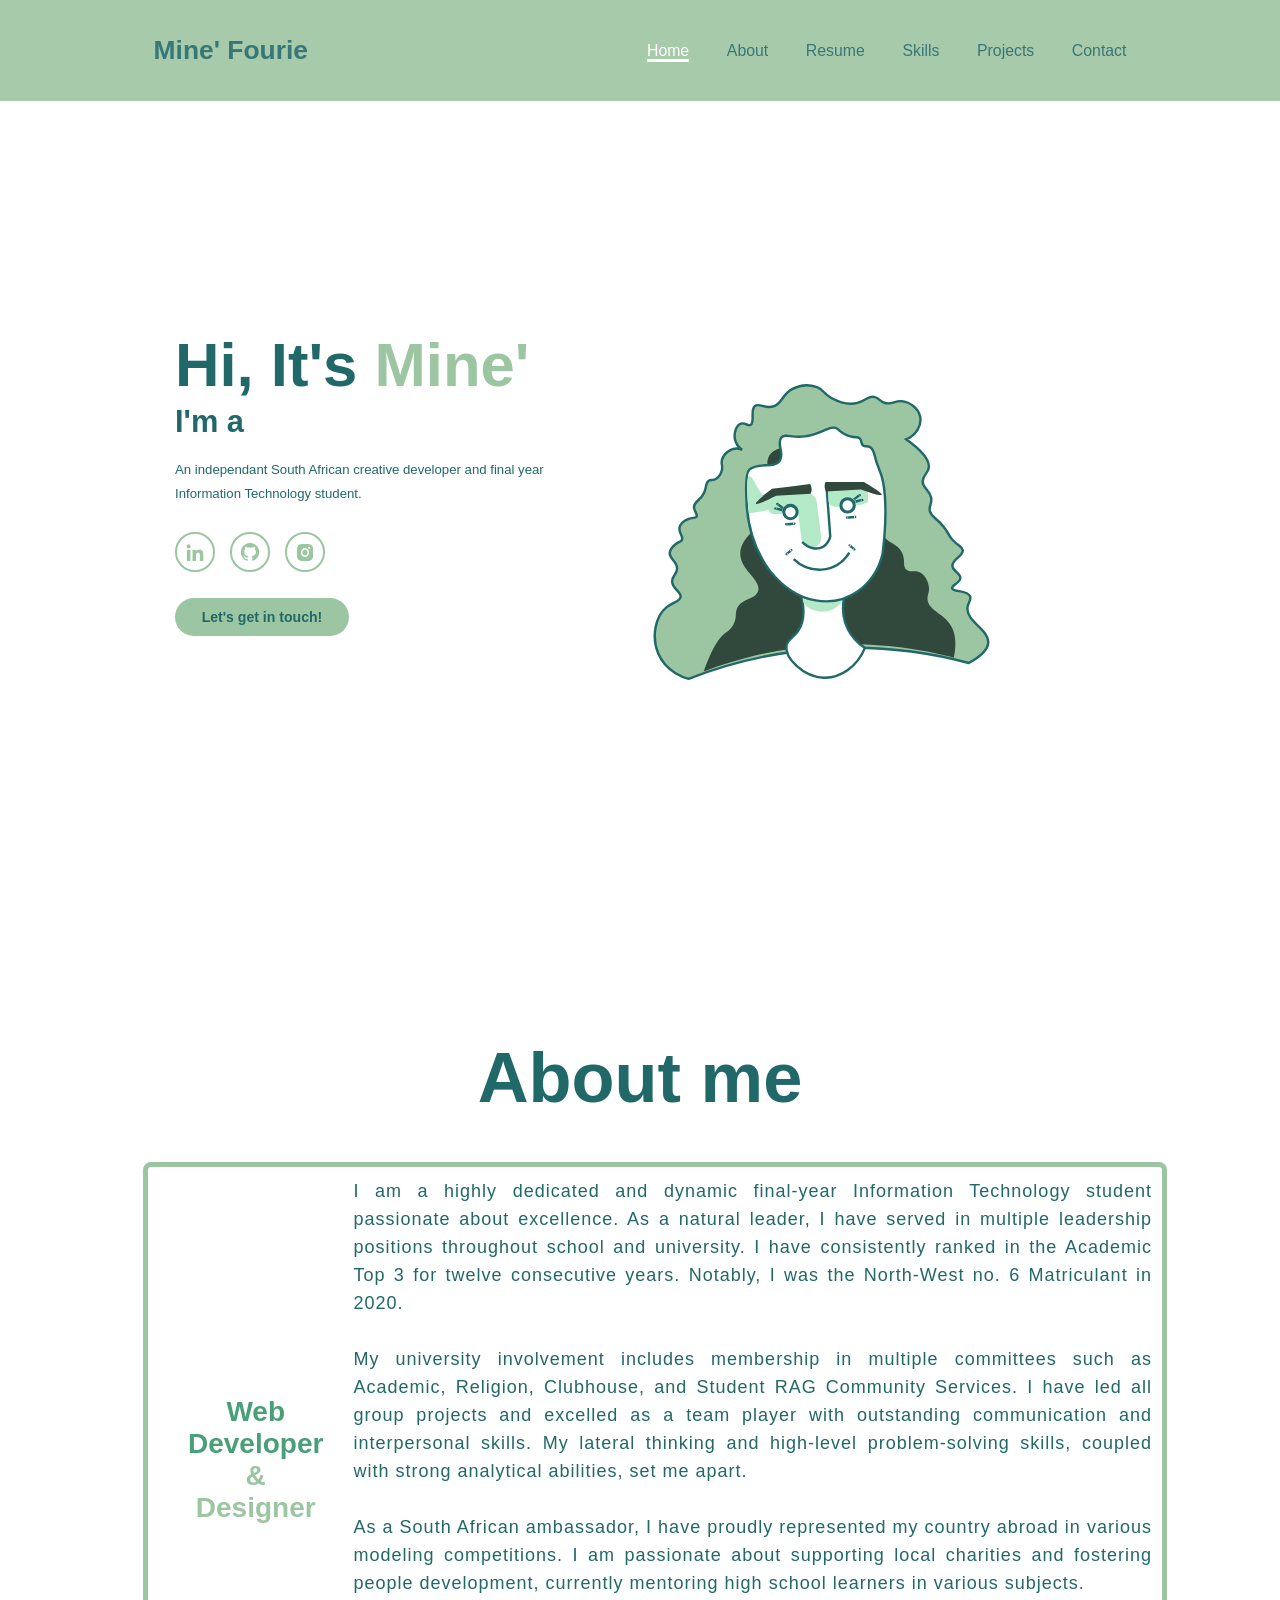
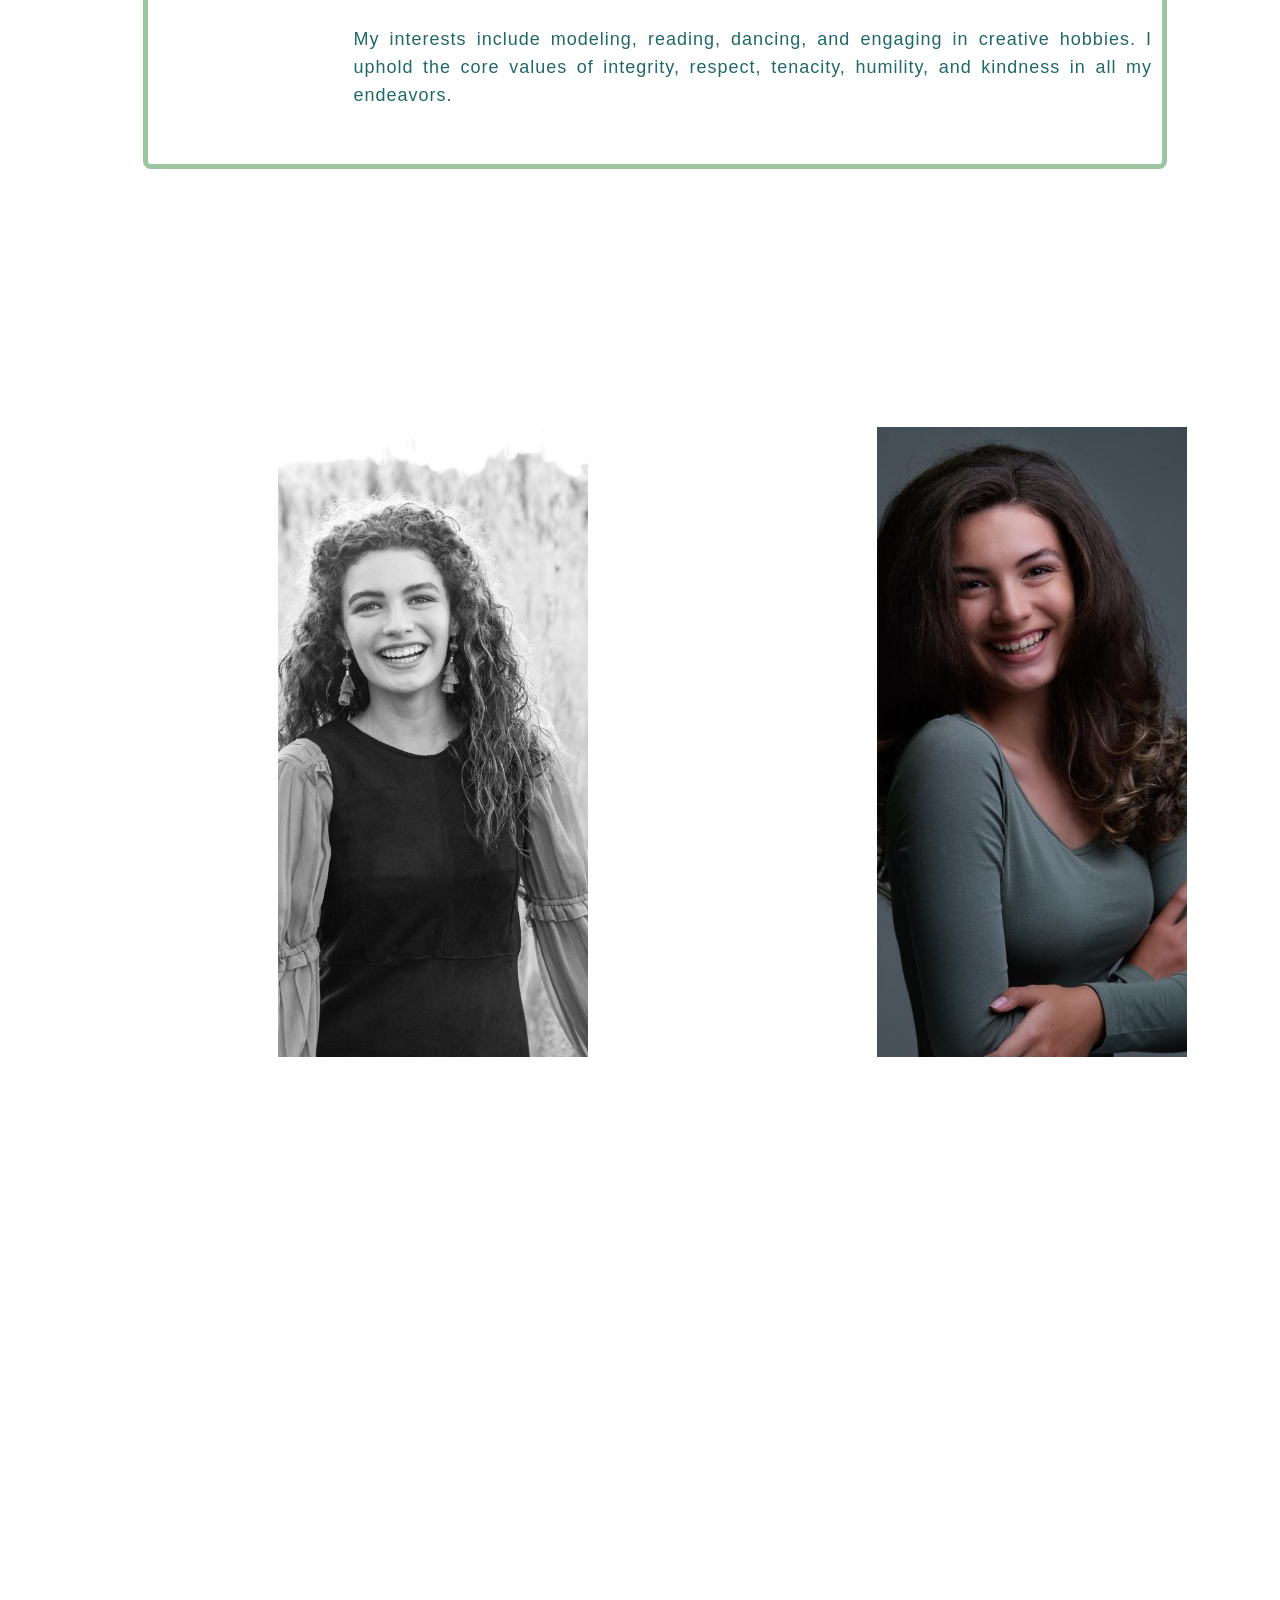
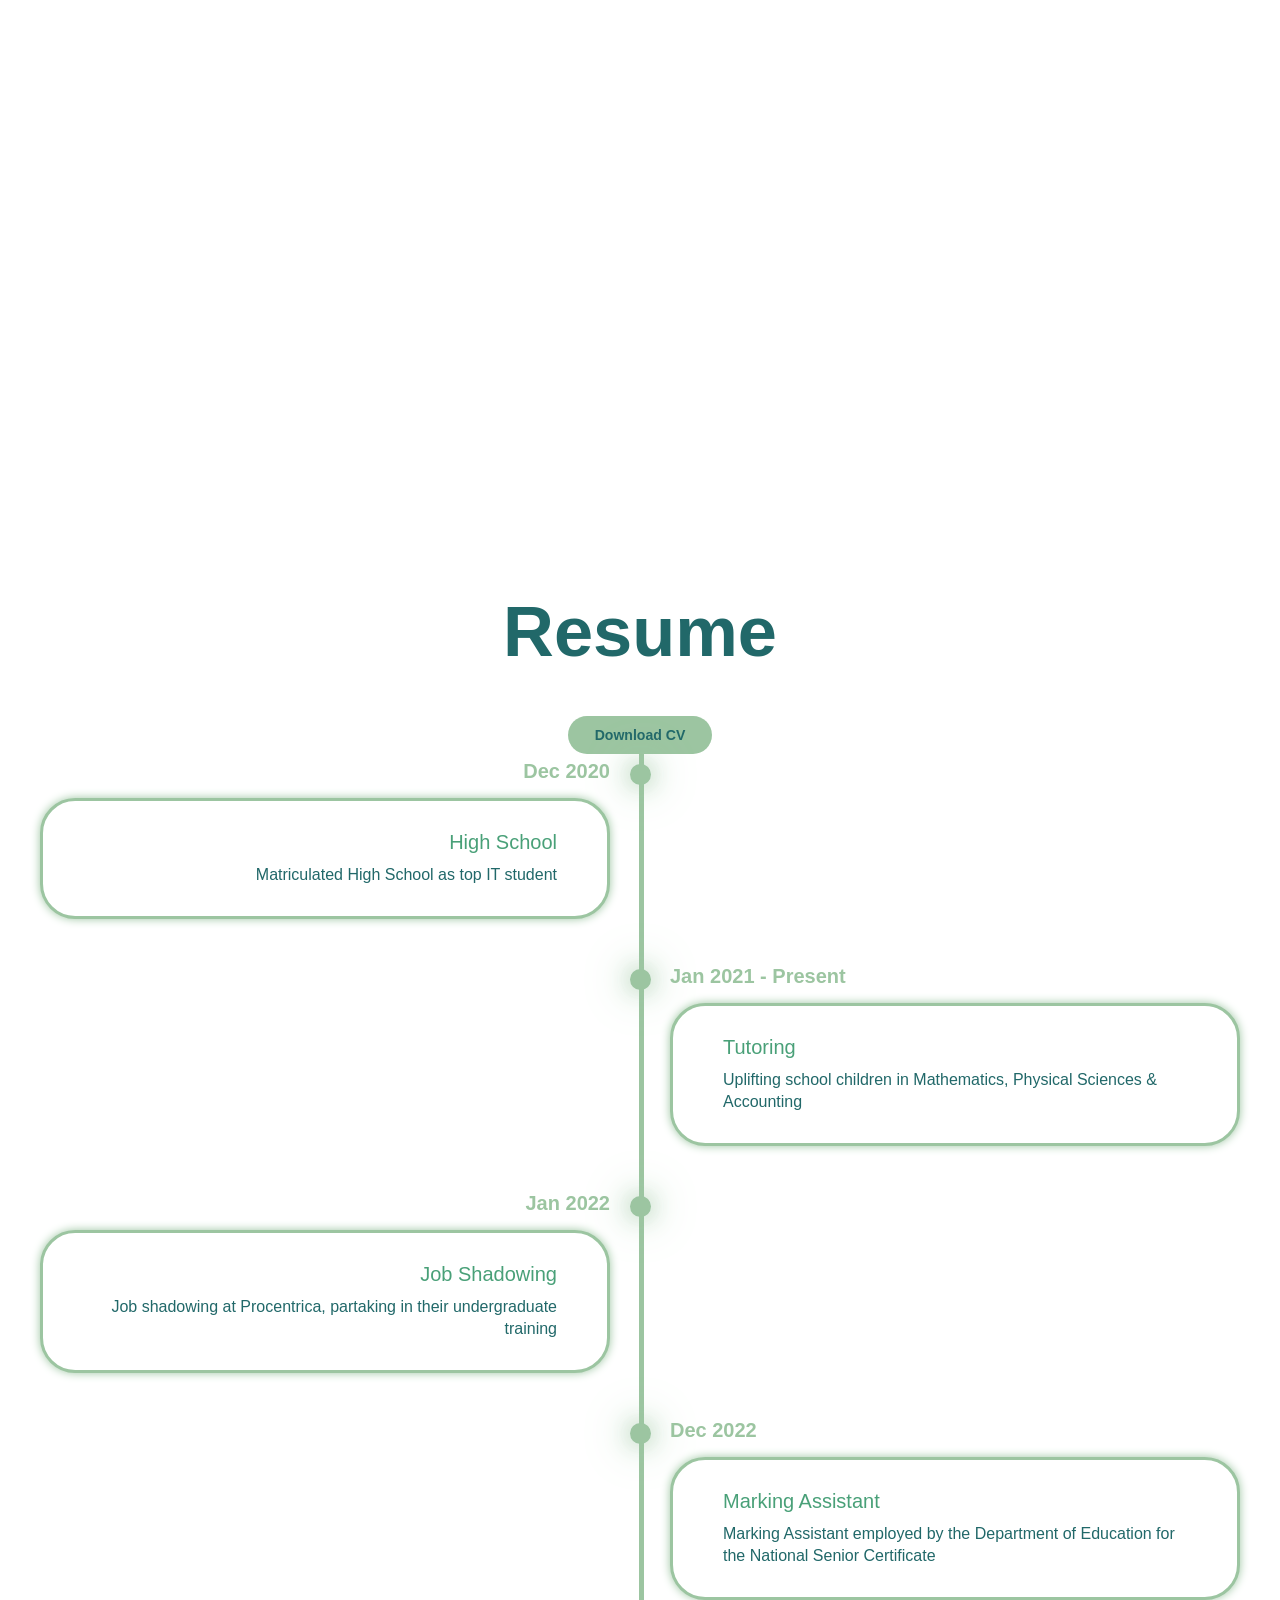
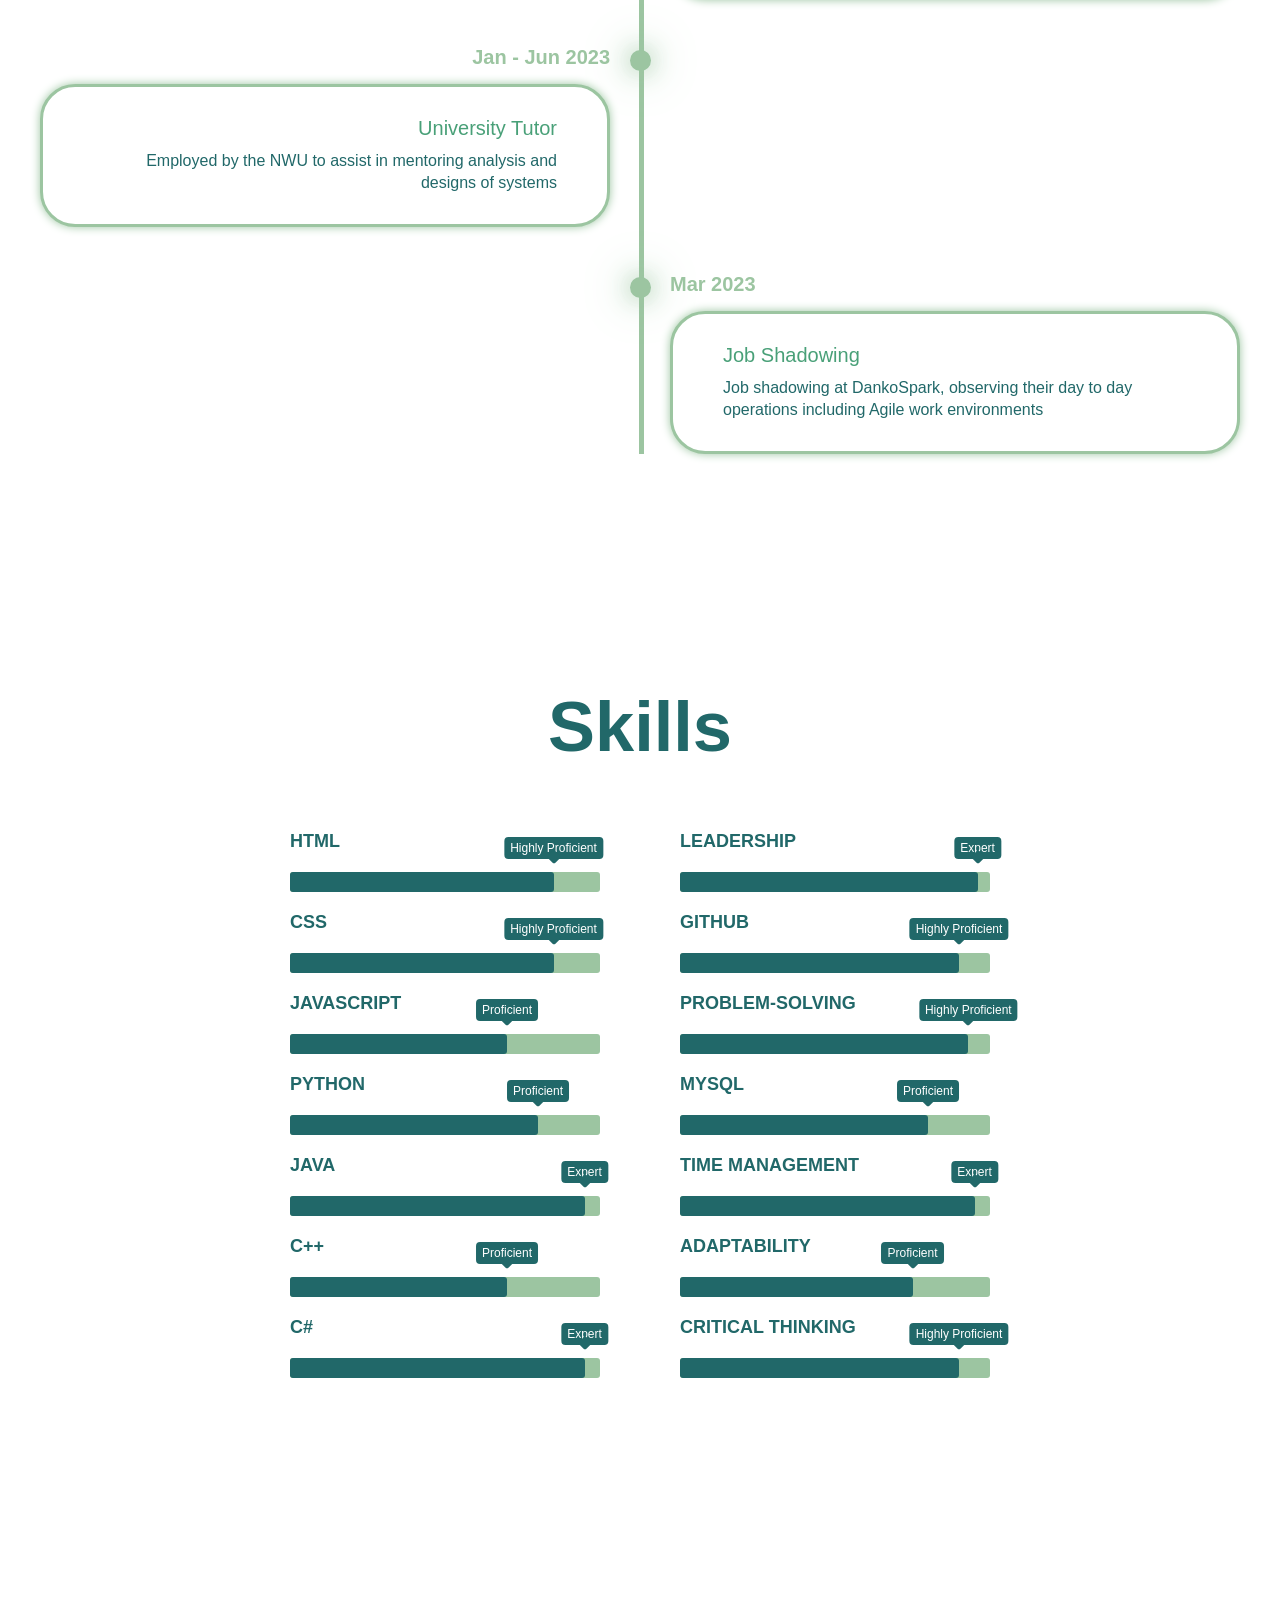
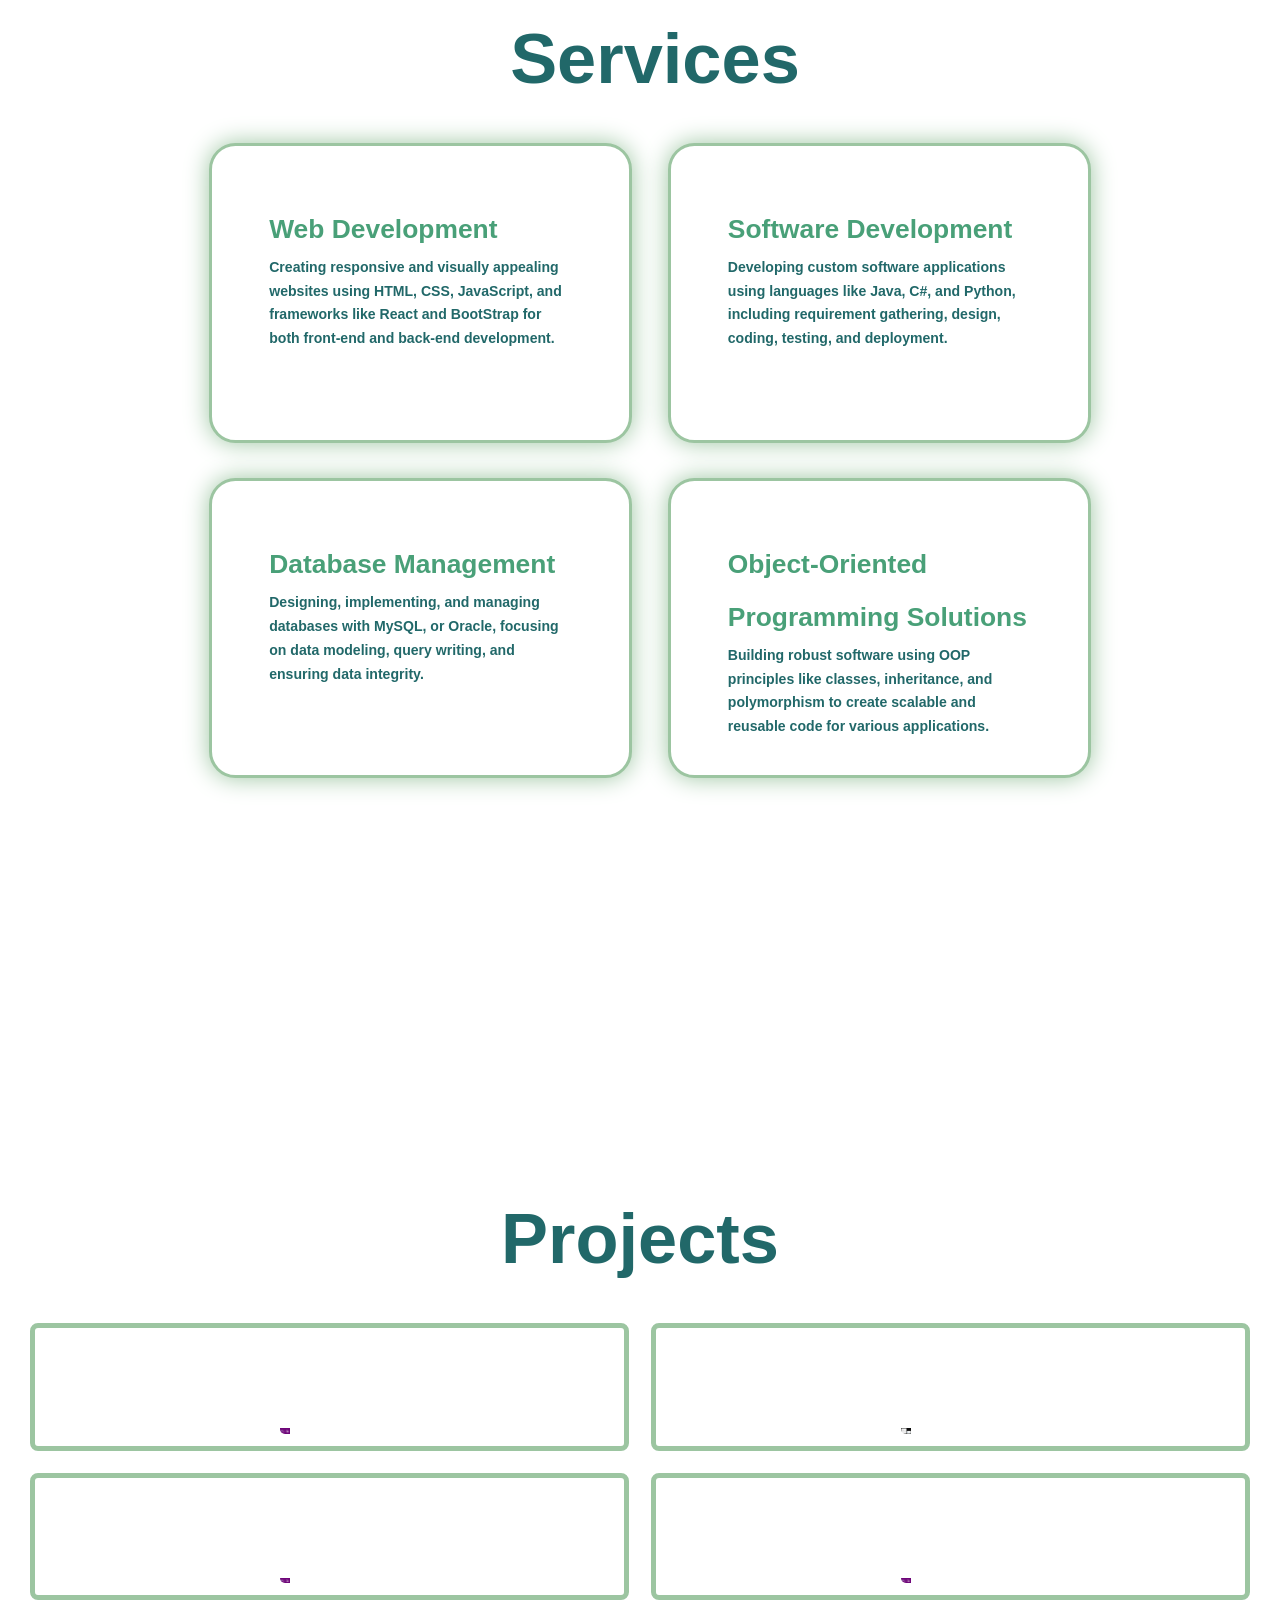
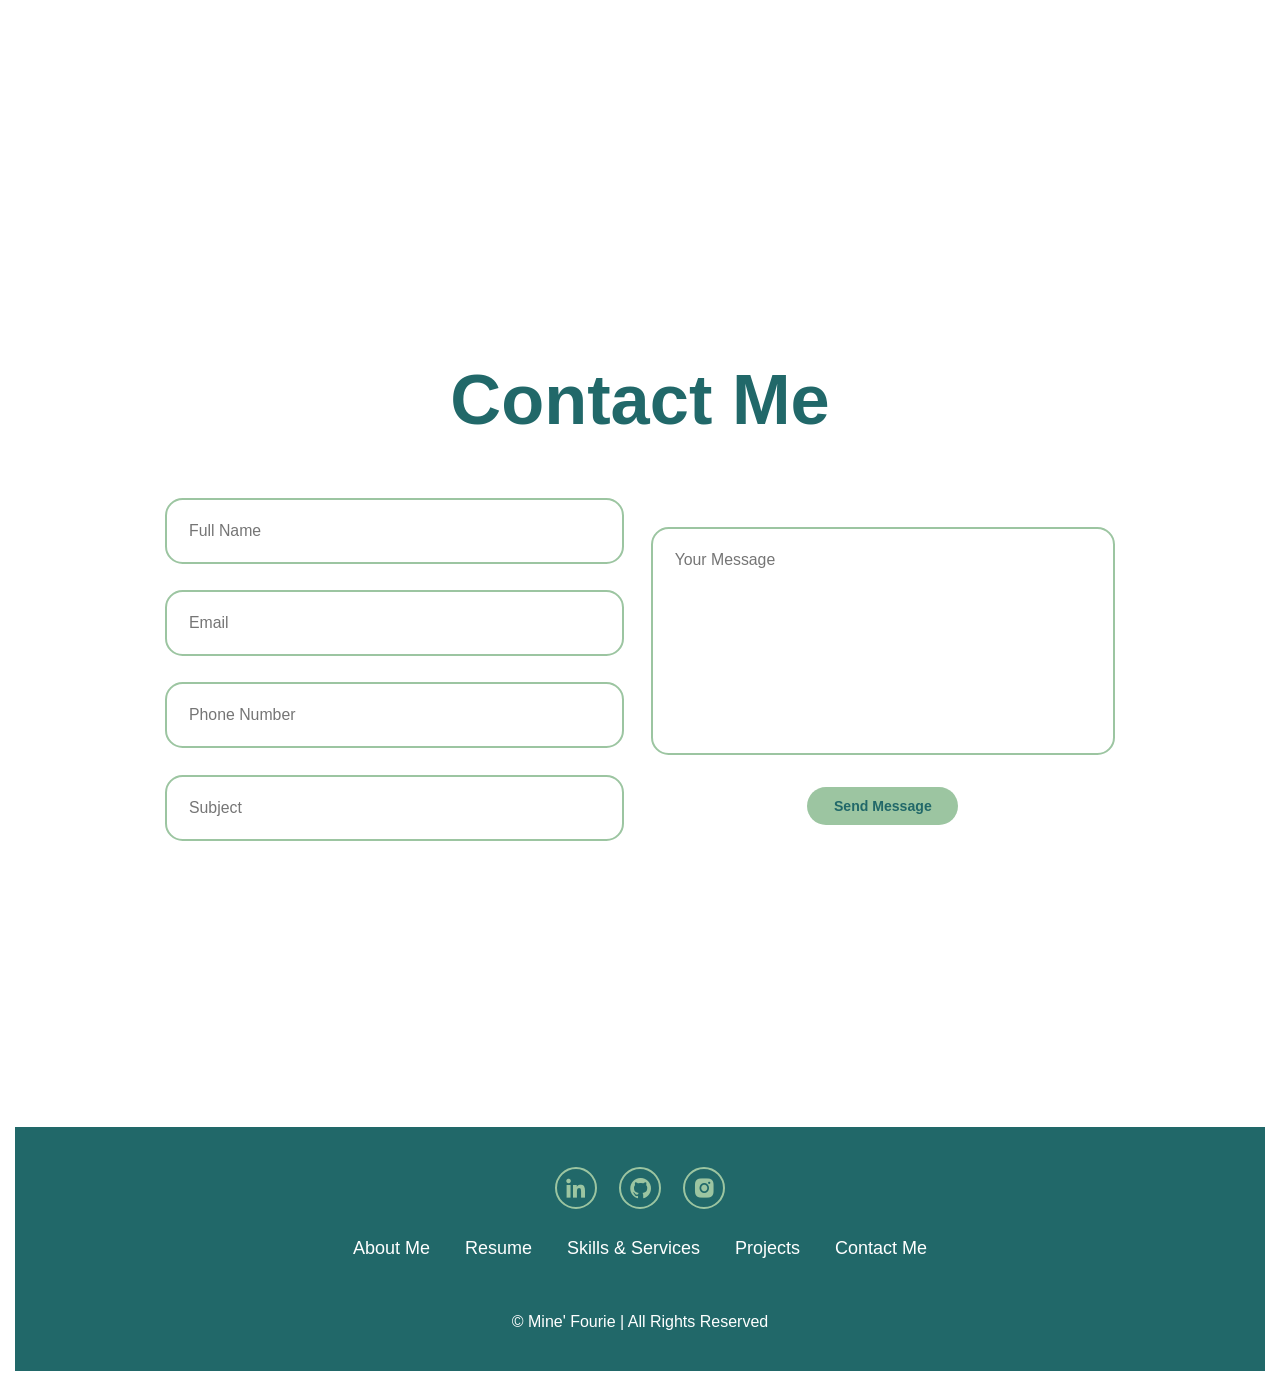
==== commit dc80bd82: "FormattingV2" ====
--- a/index.html
+++ b/index.html
@@ -165,7 +165,7 @@
 
     </section>
 
-<!-- new code for horizontal scrolling  -->
+<!-- new code for horizontal scrolling  
 
 <div class="container">
     <div class="wrapper">
@@ -176,20 +176,57 @@
         </div>
         <div class="slide"></div>
     </div>
-</div>
-
-
+</div> -->
+
+<section class="about" id="about">
+
+    <h2 class="heading">About me</h2>   
+    <div class="main">
+        <div class="grid-item about-text">
+            <h5>Web Developer <span>
+                & Designer
+            </span></h5>
+            <p>
+                I am a highly dedicated and dynamic final-year Information Technology student passionate about excellence. As a natural leader, I have served in multiple leadership positions throughout school and university. I have consistently ranked in the Academic Top 3 for twelve consecutive years. Notably, I was the North-West no. 6 Matriculant in 2020.
+                <br><br>
+                My university involvement includes membership in multiple committees such as Academic, Religion, Clubhouse, and Student RAG Community Services. I have led all group projects and excelled as a team player with outstanding communication and interpersonal skills. My lateral thinking and high-level problem-solving skills, coupled with strong analytical abilities, set me apart.
+                <br><br>
+                As a South African ambassador, I have proudly represented my country abroad in various modeling competitions. I am passionate about supporting local charities and fostering people development, currently mentoring high school learners in various subjects.
+                <br><br>
+                My interests include modeling, reading, dancing, and engaging in creative hobbies. I uphold the core values of integrity, respect, tenacity, humility, and kindness in all my endeavors.
+            </p>
+        </div>
+    </div> 
+
+</section>
 
 
 <!-- new code for horizontal scrolling  -->
 
-<section class="about" id="about">
+
     <div class="sticky_parent">
         <div class="sticky">
             <div class="scroll_section">
+<!--
+
+                <div class="grid-item about-text">
+                    <!-<h2 class="heading">About me</h2>--
+                    <h5>Web Developer <span>
+                        & Designer
+                    </span></h5>
+                    <p>
+                        I am a highly dedicated and dynamic final-year Information Technology student passionate about excellence. As a natural leader, I have served in multiple leadership positions throughout school and university. I have consistently ranked in the Academic Top 3 for twelve consecutive years. Notably, I was the North-West no. 6 Matriculant in 2020.
+                        <br><br>
+                        My university involvement includes membership in multiple committees such as Academic, Religion, Clubhouse, and Student RAG Community Services. I have led all group projects and excelled as a team player with outstanding communication and interpersonal skills. My lateral thinking and high-level problem-solving skills, coupled with strong analytical abilities, set me apart.
+                        <br><br>
+                        As a South African ambassador, I have proudly represented my country abroad in various modeling competitions. I am passionate about supporting local charities and fostering people development, currently mentoring high school learners in various subjects.
+                        <br><br>
+                        My interests include modeling, reading, dancing, and engaging in creative hobbies. I uphold the core values of integrity, respect, tenacity, humility, and kindness in all my endeavors.
+                    </p>
+                </div>
 
                 <div class="about_container">
-                    <!--
+                    
                     <div class="about_grid_item item-1">
                         <img src="image1.jpg" alt="">
                     </div>
@@ -205,14 +242,13 @@
                             <br><br>
                             My interests include modeling, reading, dancing, and engaging in creative hobbies. I uphold the core values of integrity, respect, tenacity, humility, and kindness in all my endeavors.
                         </p>
-                    </div>-->
+                    </div>
                     
-                </div> <!--end about_container-->
+                </div> end about_container-->
 
             </div>
         </div>
     </div>
-</section>
 
 
 <!--OLD ABOUT ME-->
@@ -220,7 +256,7 @@
 <!--
     <section class="about" id="about">
 
-        <!--<h2 class="heading">About me</h2>   
+        <!-<h2 class="heading">About me</h2>   
 
         <div class="main">
             <div class="grid-item">
--- a/style.css
+++ b/style.css
@@ -97,7 +97,7 @@
 
 
 .sticky_parent{
-    height: 500vh;
+    height: 200vh;
 }
 .sticky{
     overflow: hidden;
@@ -109,10 +109,10 @@
     position: absolute;
     top: 0;
     height: 100%;
-    width: 500vw;
+    width: calc(100vw * 4);
     will-change: transform;
     display: flex;
-    justify-content: center;
+    justify-content: space-evenly;
     align-items: center;
     padding: 0 5vw;
     
@@ -149,13 +149,13 @@
     left: 0;
     width: 100%;
     padding: 4rem 12% 4rem;
-    background: rgba(0, 0, 0, 0.3);
+    background: var(--main-color);
     backdrop-filter: blur(10px);
     display: flex;
     justify-content: space-between;
     align-items: center;
     z-index: 5;
-
+    opacity: 0.9;
 }
 .logo{
     font-size: 3rem;
@@ -438,14 +438,15 @@
 }
 */
 .main{
-    width: 1200px;
-    max-width: 95%;
+    width: 100vw;
+    /*max-width: 95%;*/
     margin: 0 auto;
     display: grid;
+    justify-items: center;
     /*align-items: center;
     justify-content: space-around;*/
-    grid-template-columns: repeat(2, 1fr);
-    gap: 20px;
+    /*grid-template-columns: repeat(2, 1fr);
+    gap: 20px;*/
 }
 .grid-item{
     background-color: var(--bg-color);
@@ -459,8 +460,11 @@
     object-fit: cover;
     border-radius: 5px;
 }
+.grid-item .about-text{
+    max-width: 80%;
+}
 .about-text{
-    grid-column: span 4;
+    max-width: 80%;
 }
 
 
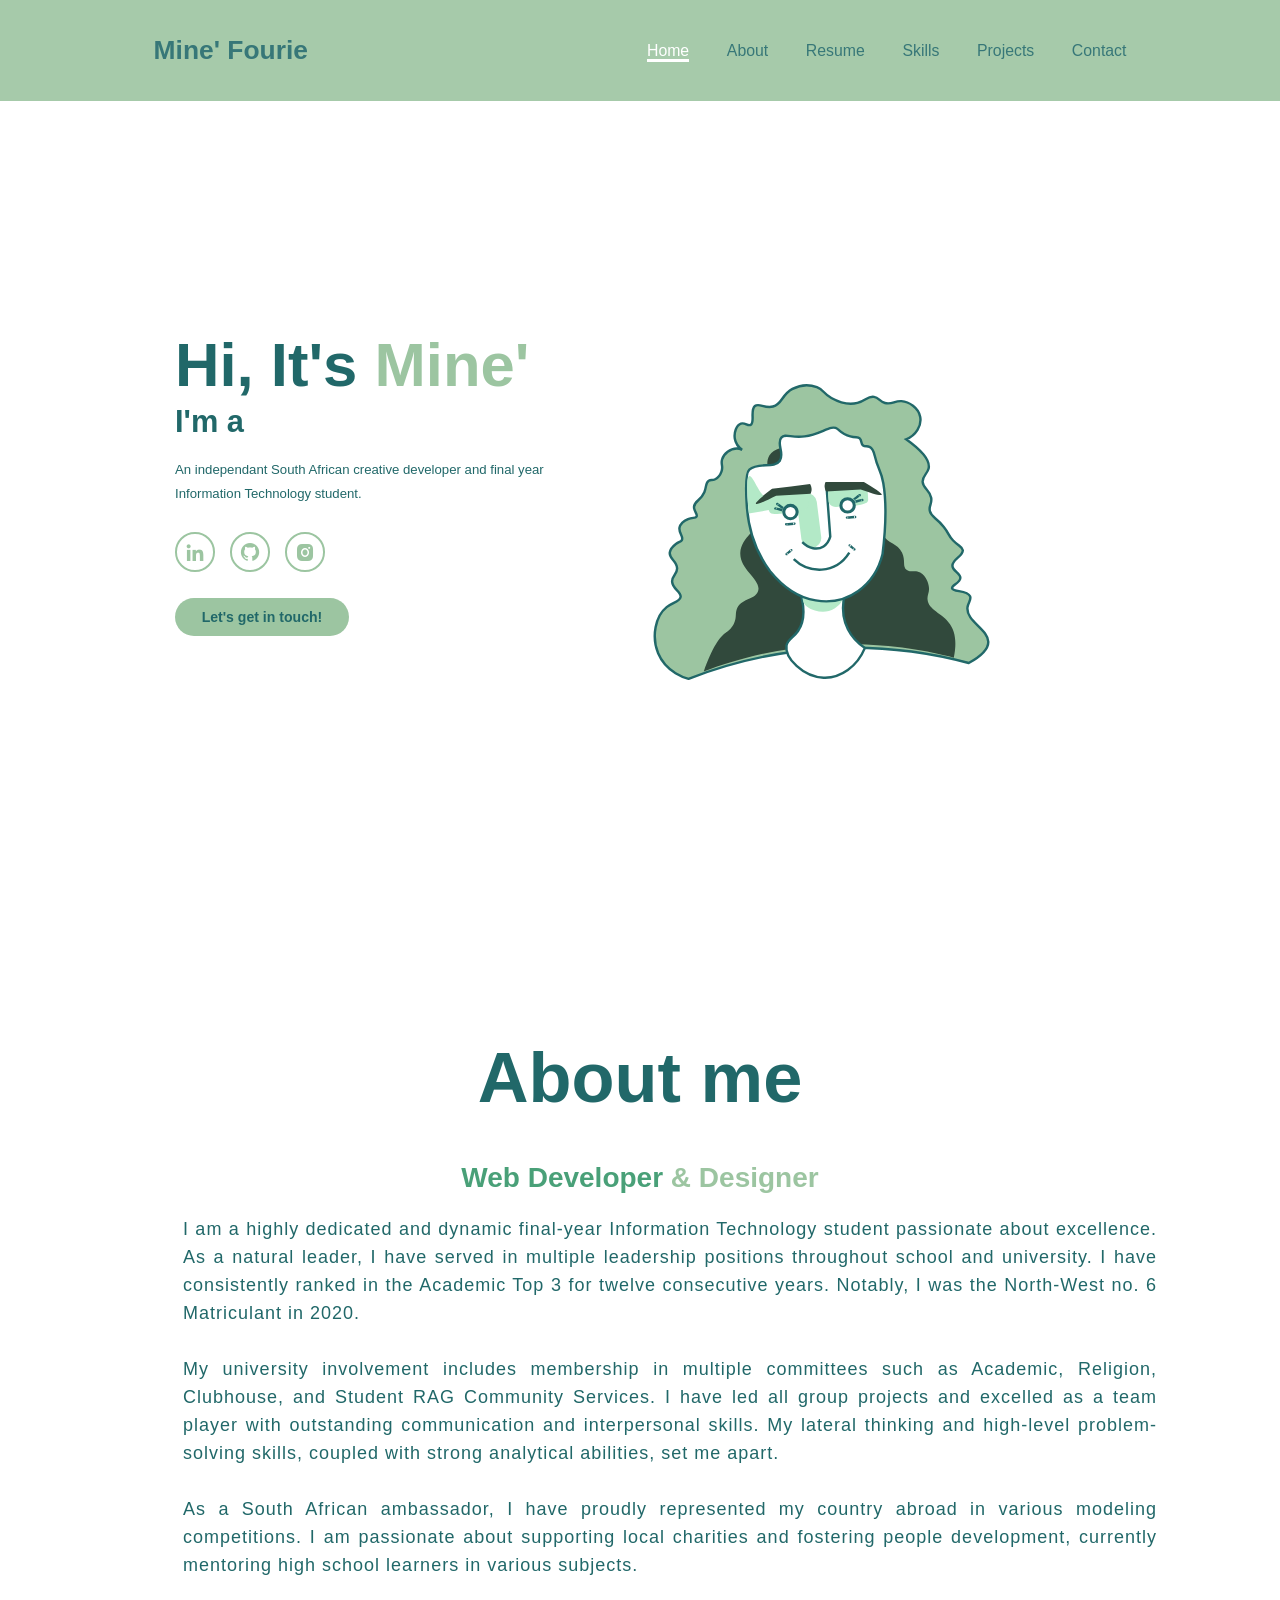
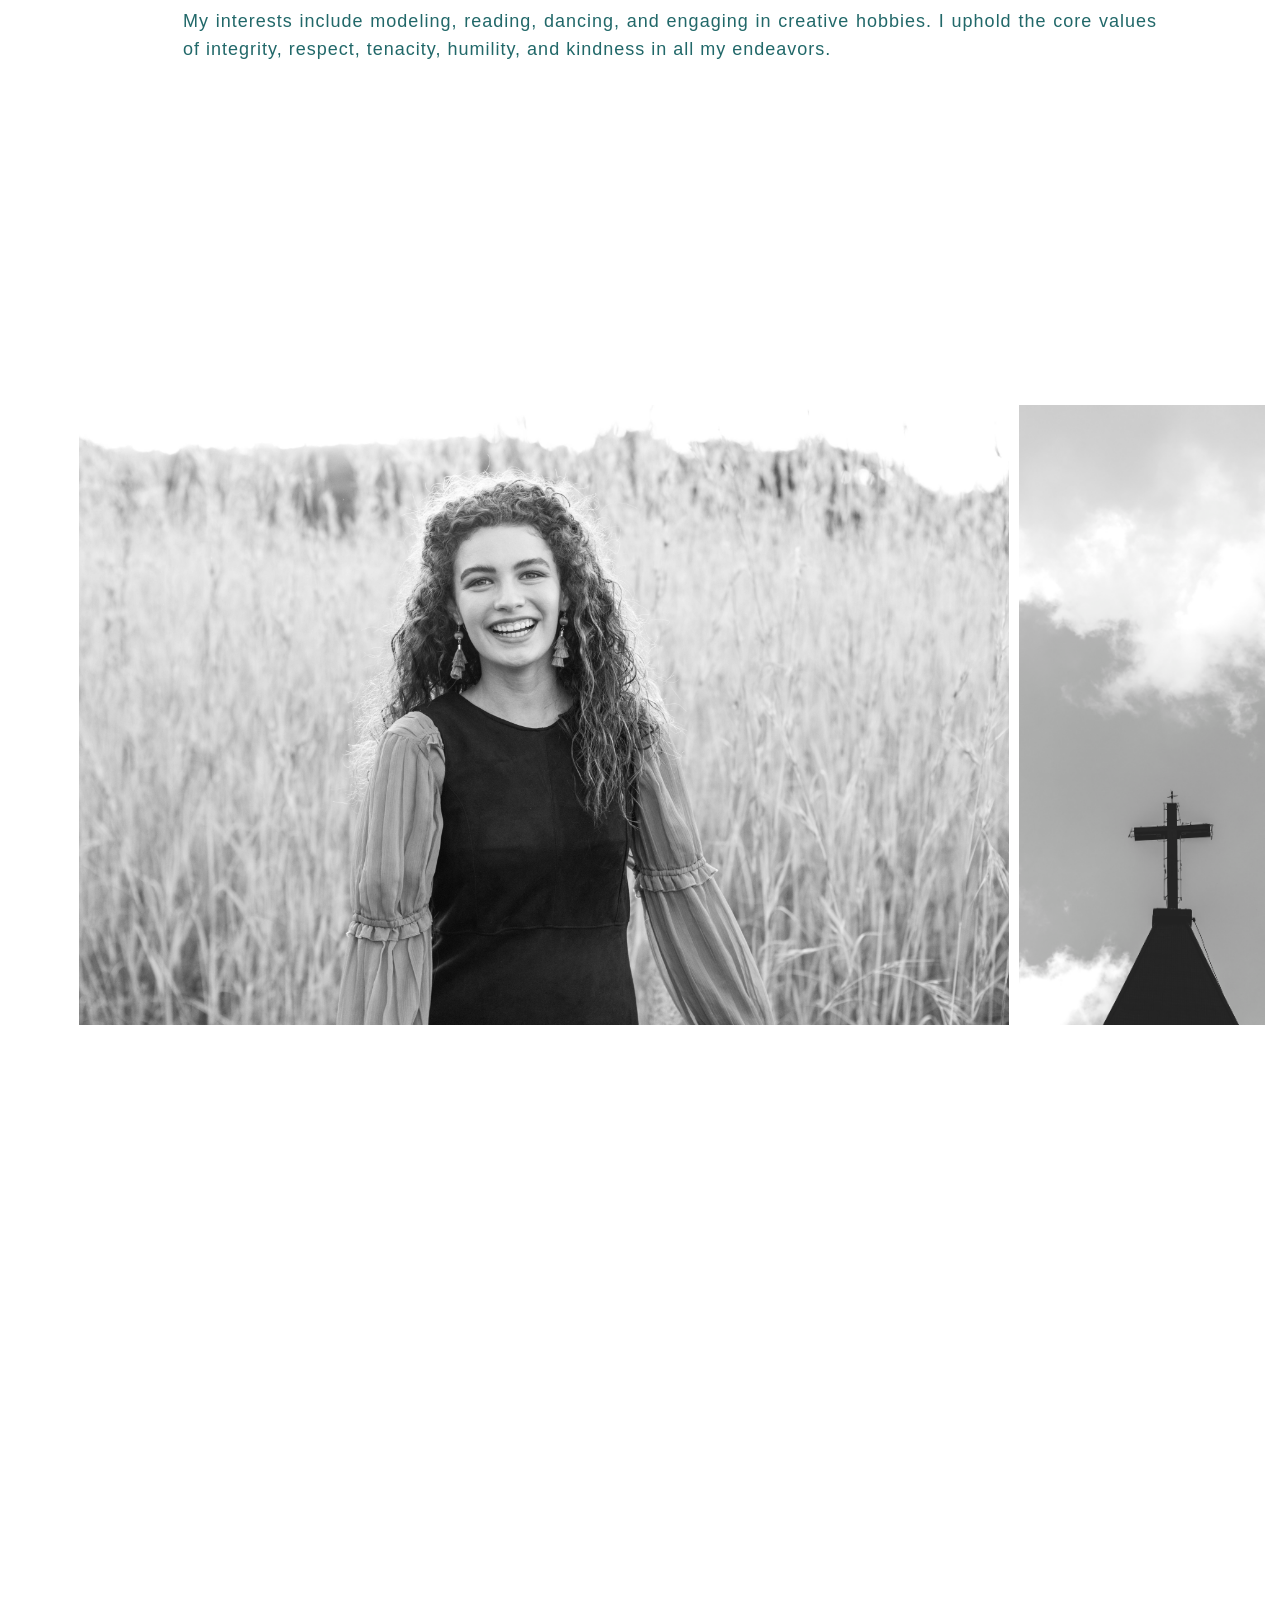
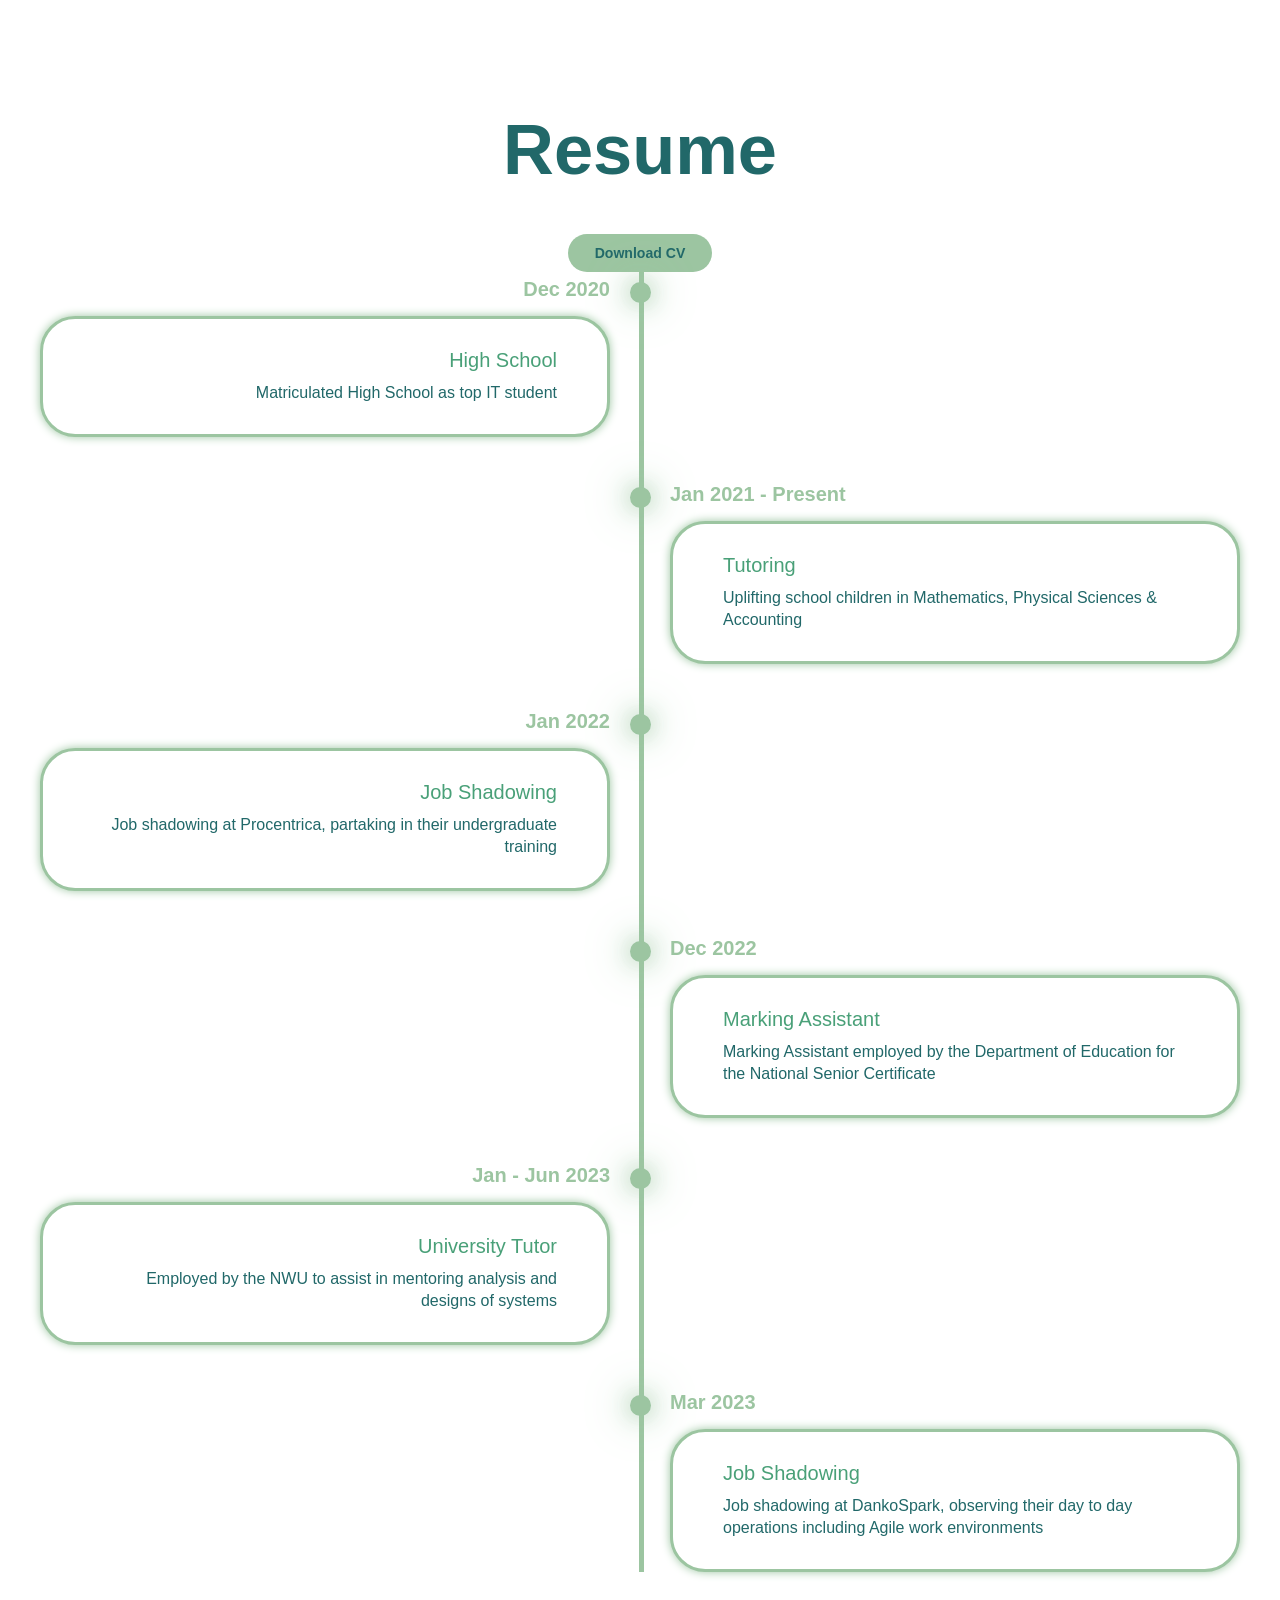
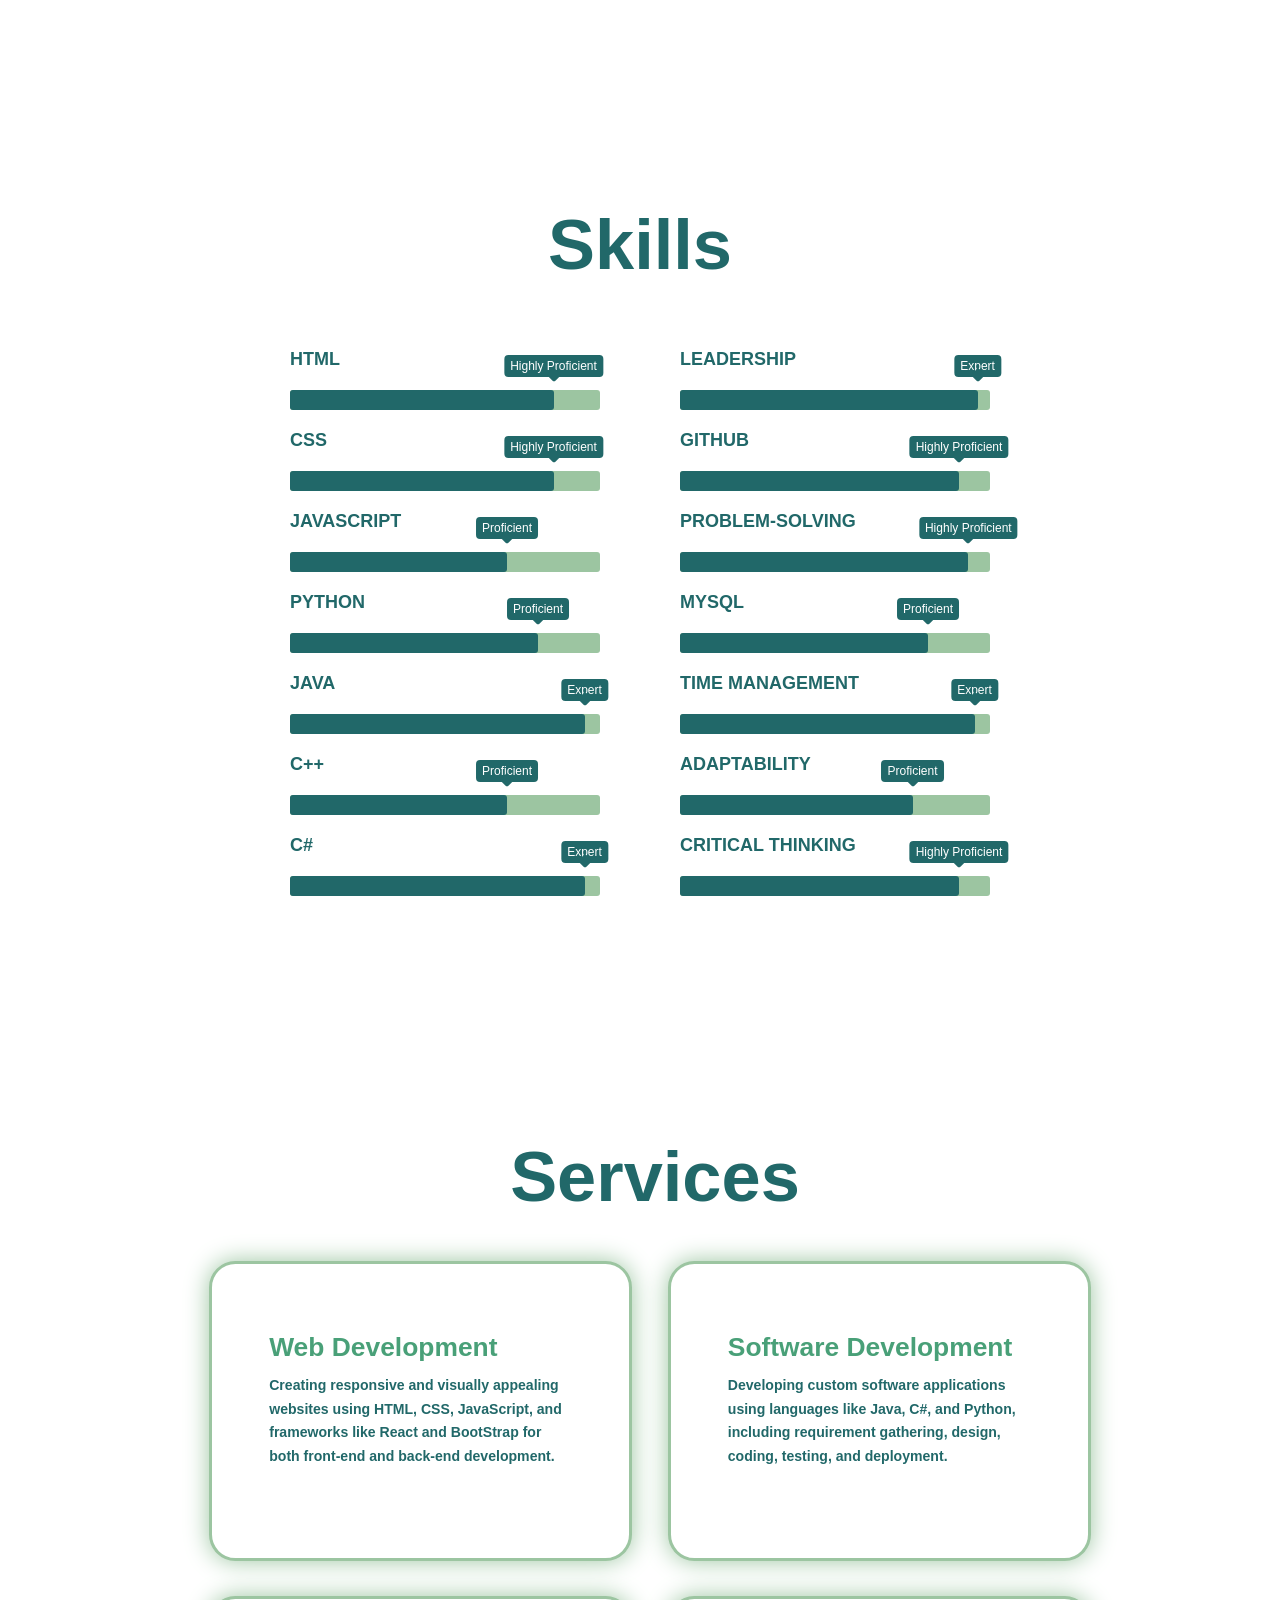
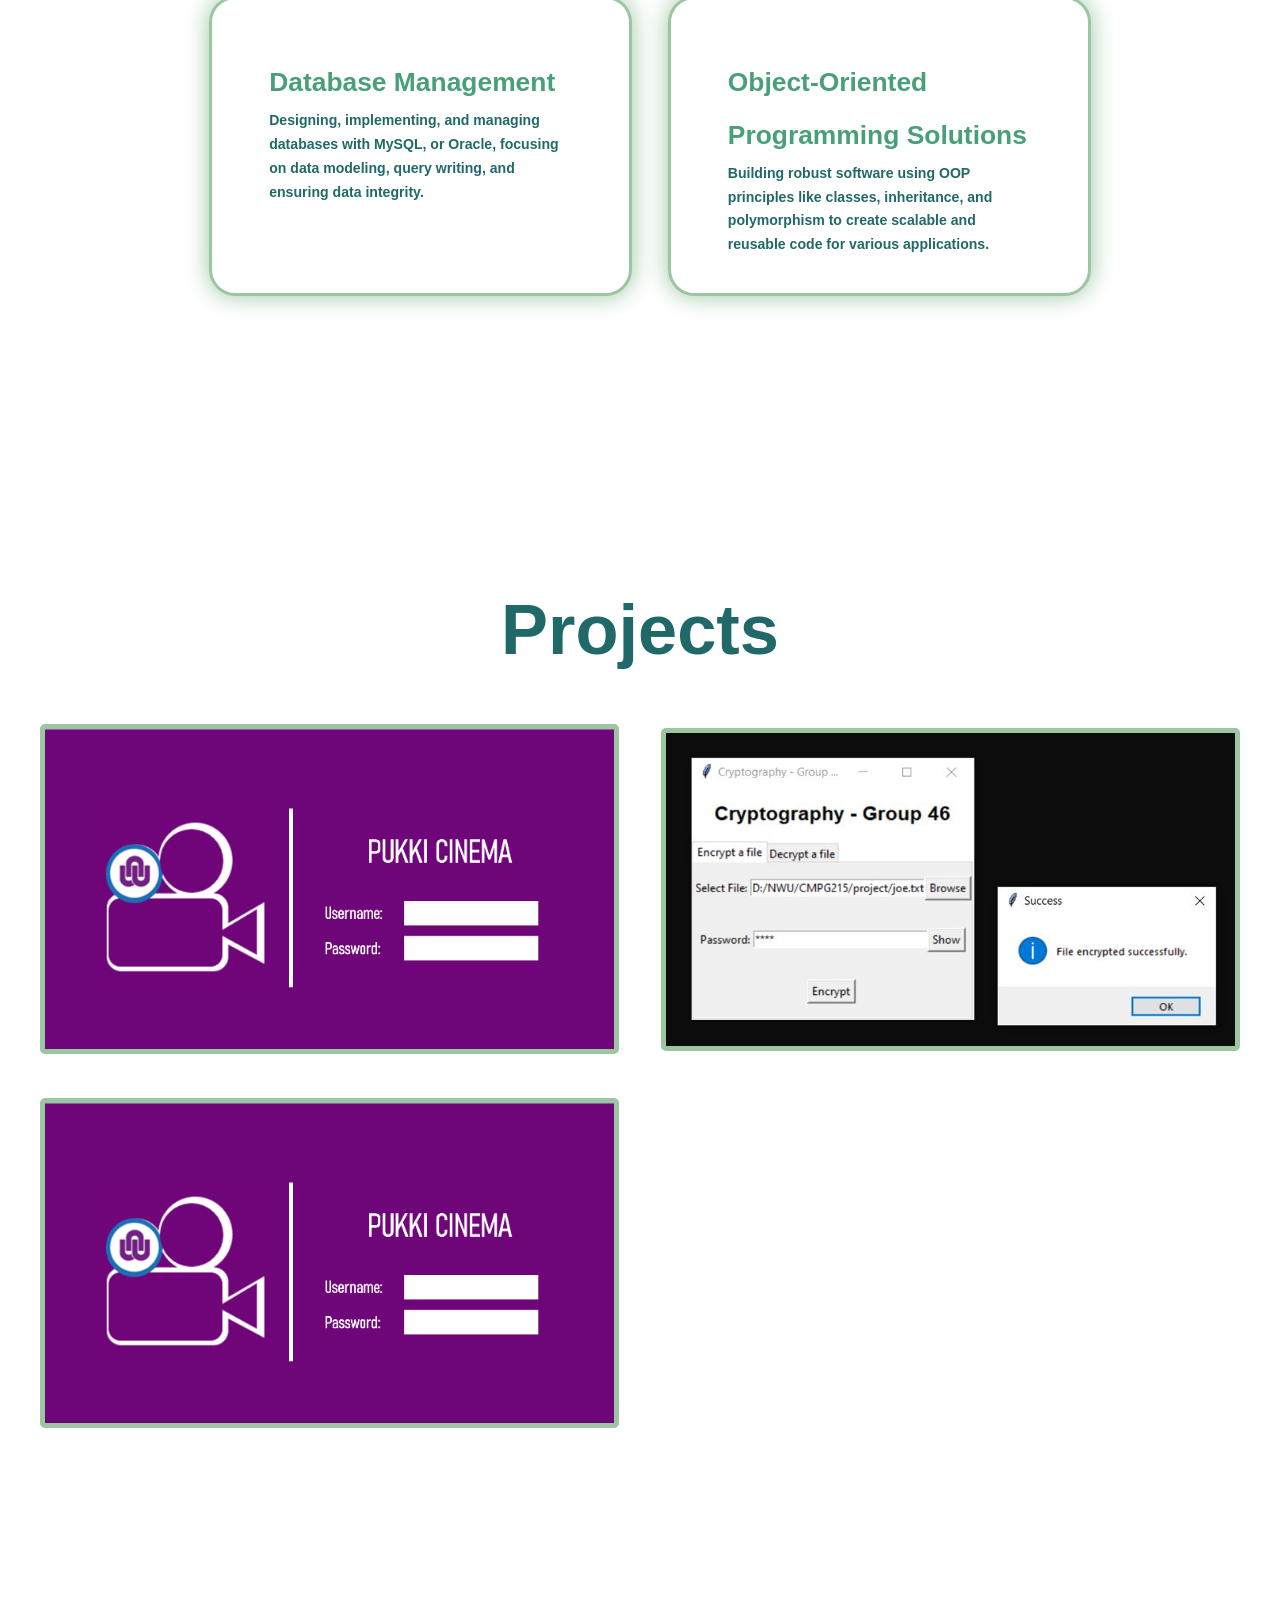
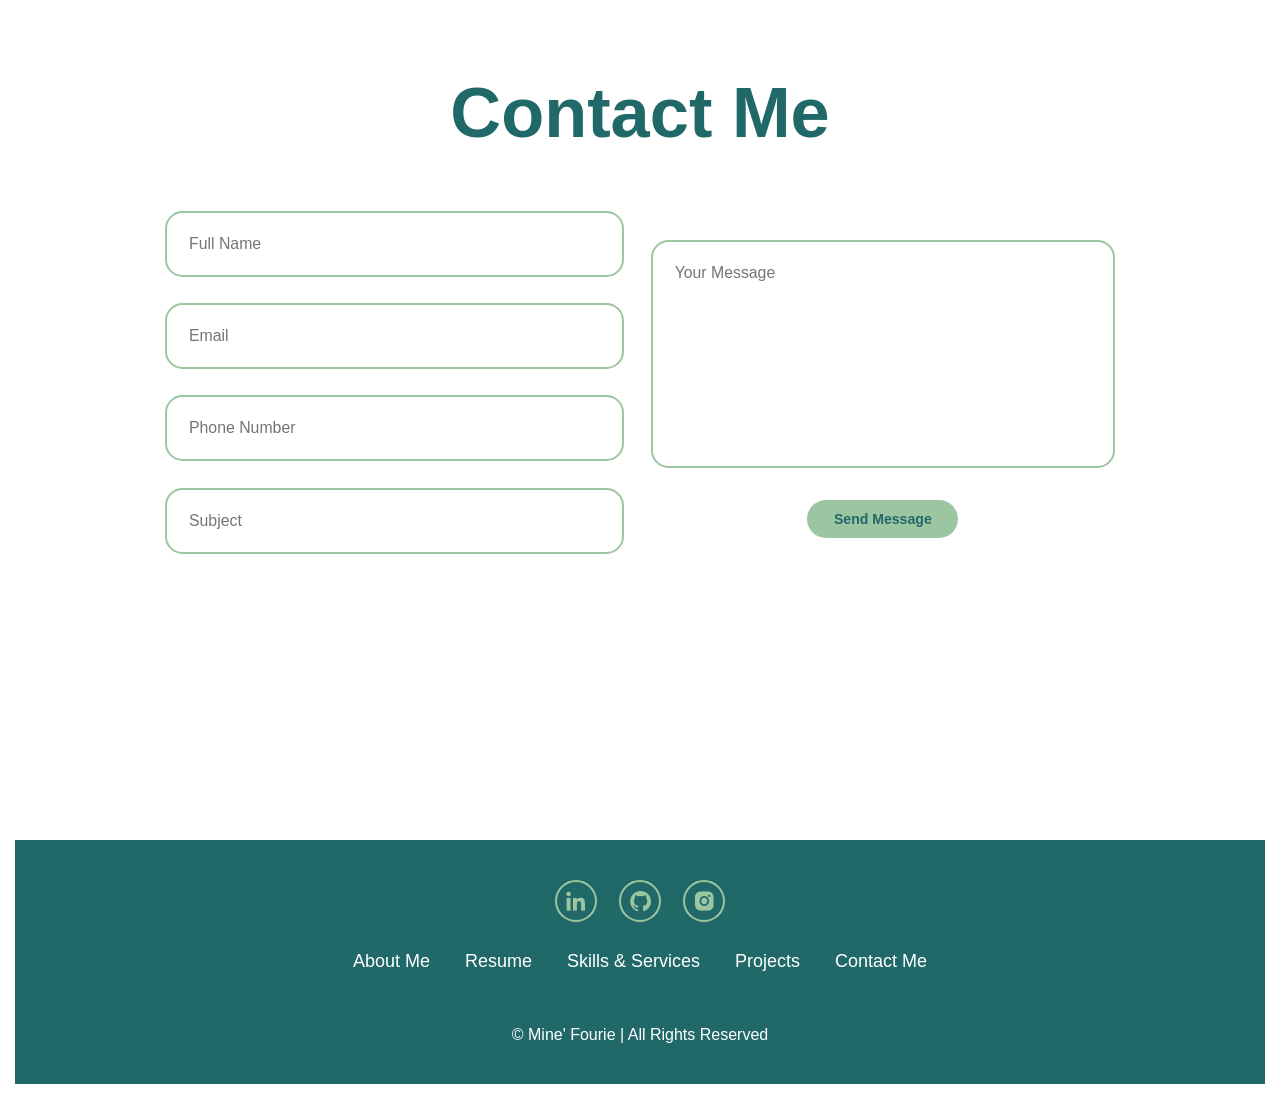
==== commit 9251db8a: "ProjectsFixed" ====
--- a/index.html
+++ b/index.html
@@ -181,11 +181,12 @@
 <section class="about" id="about">
 
     <h2 class="heading">About me</h2>   
+    <h5 class="about-text-item">Web Developer <span>
+        & Designer
+    </span></h5>
+
     <div class="main">
-        <div class="grid-item about-text">
-            <h5>Web Developer <span>
-                & Designer
-            </span></h5>
+        <div class="grid-item about-text-item"> 
             <p>
                 I am a highly dedicated and dynamic final-year Information Technology student passionate about excellence. As a natural leader, I have served in multiple leadership positions throughout school and university. I have consistently ranked in the Academic Top 3 for twelve consecutive years. Notably, I was the North-West no. 6 Matriculant in 2020.
                 <br><br>
@@ -564,6 +565,7 @@
                 </a>
             </div>
 
+            <!--
             <div class="grid-item">
                 <a href="https://github.com/fouriemine/Pukki_Cinema_V2" target="_blank">
                     <img src="img-pukki.png" alt="Pukki Cinema">
@@ -572,7 +574,7 @@
                     </div>
                 </a>
             </div>
-
+            -->
         </div>
 
     </section>
--- a/style.css
+++ b/style.css
@@ -97,7 +97,7 @@
 
 
 .sticky_parent{
-    height: 200vh;
+    height: 150vh;
 }
 .sticky{
     overflow: hidden;
@@ -109,19 +109,20 @@
     position: absolute;
     top: 0;
     height: 100%;
-    width: calc(100vw * 4);
+    width: calc(100vw * 2);
     will-change: transform;
     display: flex;
-    justify-content: space-evenly;
+    justify-content: flex-start;
     align-items: center;
     padding: 0 5vw;
     
 }
-img{
-    padding-top: 90px;
-    padding-right: 90px;
-    width: 400px;
+.scroll_section img{
+    padding-top: 100px;
+    padding-right: 10px;
+    /*width: 400px;*/
     height: 80%;
+    width: auto;
     object-fit: cover;
     object-position: center;   
 }
@@ -419,6 +420,12 @@
     width: 100%;
     padding: 78px 0px;
     background-color: var(--bg-color);
+    display: flex;
+    flex-direction: column;
+    /*justify-items: center;*/
+    text-align: center;
+    align-items: center;
+
 }
 .about img{
     
@@ -460,10 +467,23 @@
     object-fit: cover;
     border-radius: 5px;
 }
-.grid-item .about-text{
+.grid-item.about-text-item{
     max-width: 80%;
-}
-.about-text{
+    border: none;
+    transition: none;
+}
+.about-text-item{
+
+    color: var(--second-bg-color);
+    font-size: 28px;
+    text-transform: 25px;
+    margin-bottom: 0.4em;
+    /*margin-left: 30px;*/
+    justify-items: center;
+    text-align: center; /* Center the text */
+    width: 100%; /* Ensure the element takes the full width of the parent */
+
+
     max-width: 80%;
 }
 
@@ -498,9 +518,11 @@
     font-size: 28px;
     text-transform: 25px;
     margin-bottom: 0.4em;
-    margin-left: 30px;
-}
-.about-text p{
+    /*margin-left: 30px;*/
+    justify-items: center;
+    text-align: center;
+}
+.about-text-item p{
     color: var(--text-color);
     letter-spacing: 1px;
     line-height: 28px;
@@ -508,6 +530,10 @@
     margin-bottom: 45px;
     margin-left: 30px;
     text-align: justify;
+}
+.about-text-item {
+    border: none;
+    transition: none;
 }
 .resume{
     padding: 100px 15px;
@@ -1142,12 +1168,12 @@
     /*grid-template-columns: repeat(auto-fill, minmax(200px, 1fr));
     gap: 16px;*/
     width: 100%;
-    height: auto;
+    /*height: auto;
     
-    /*padding: 16px;
-    max-width: 1200px;*/
-
-    box-sizing: border-box;
+    padding: 16px;
+    max-width: 1200px;
+
+    box-sizing: border-box;*/
     align-content: center;
 
     grid-template-columns: repeat(2,1fr);
@@ -1157,8 +1183,7 @@
 .grid-item {
     background-color: var(--bg-color);
     overflow: hidden;
-    border: 5px solid var(--main-color);
-    border-radius: 8px;
+    
     
     transition: transform 0.2s;
     position: relative;
@@ -1169,12 +1194,13 @@
     height: auto;
 }
 .grid-item img{
-    width: 100px;
-    height: auto;
+    width: 100%;
+    height: 100%;
     /*display: block;
-    padding-top: 80px;
-    object-fit: ;*//
-    
+    padding-top: 80px;*/
+    object-fit: cover;
+    border: 5px solid var(--main-color);
+    border-radius: 5px;
 }
 
 .grid-item .overlay {
@@ -1192,12 +1218,12 @@
 }
 
 .grid-item:hover .overlay {
-    opacity: 0.8;
+    opacity: 0.95;
 }
 
 .overlay-text {
     color: white;
-    font-size: 1.5rem;
+    font-size: 2rem;
     text-align: center;
     padding: 1rem;
 }
@@ -1206,6 +1232,17 @@
     transform: scale(1.05);
     box-shadow: 0 0 25px var(--main-color);
 }
+
+.grid-item.about-text-item:hover{
+    border: none;
+    box-shadow: none;
+    transition: none;
+    transform: none;
+    /*transform: scale(1.05);
+    box-shadow: 0 0 25px var(--main-color);*/
+}
+
+
 .grid-item a{
     text-decoration: none;
     color: inherit;
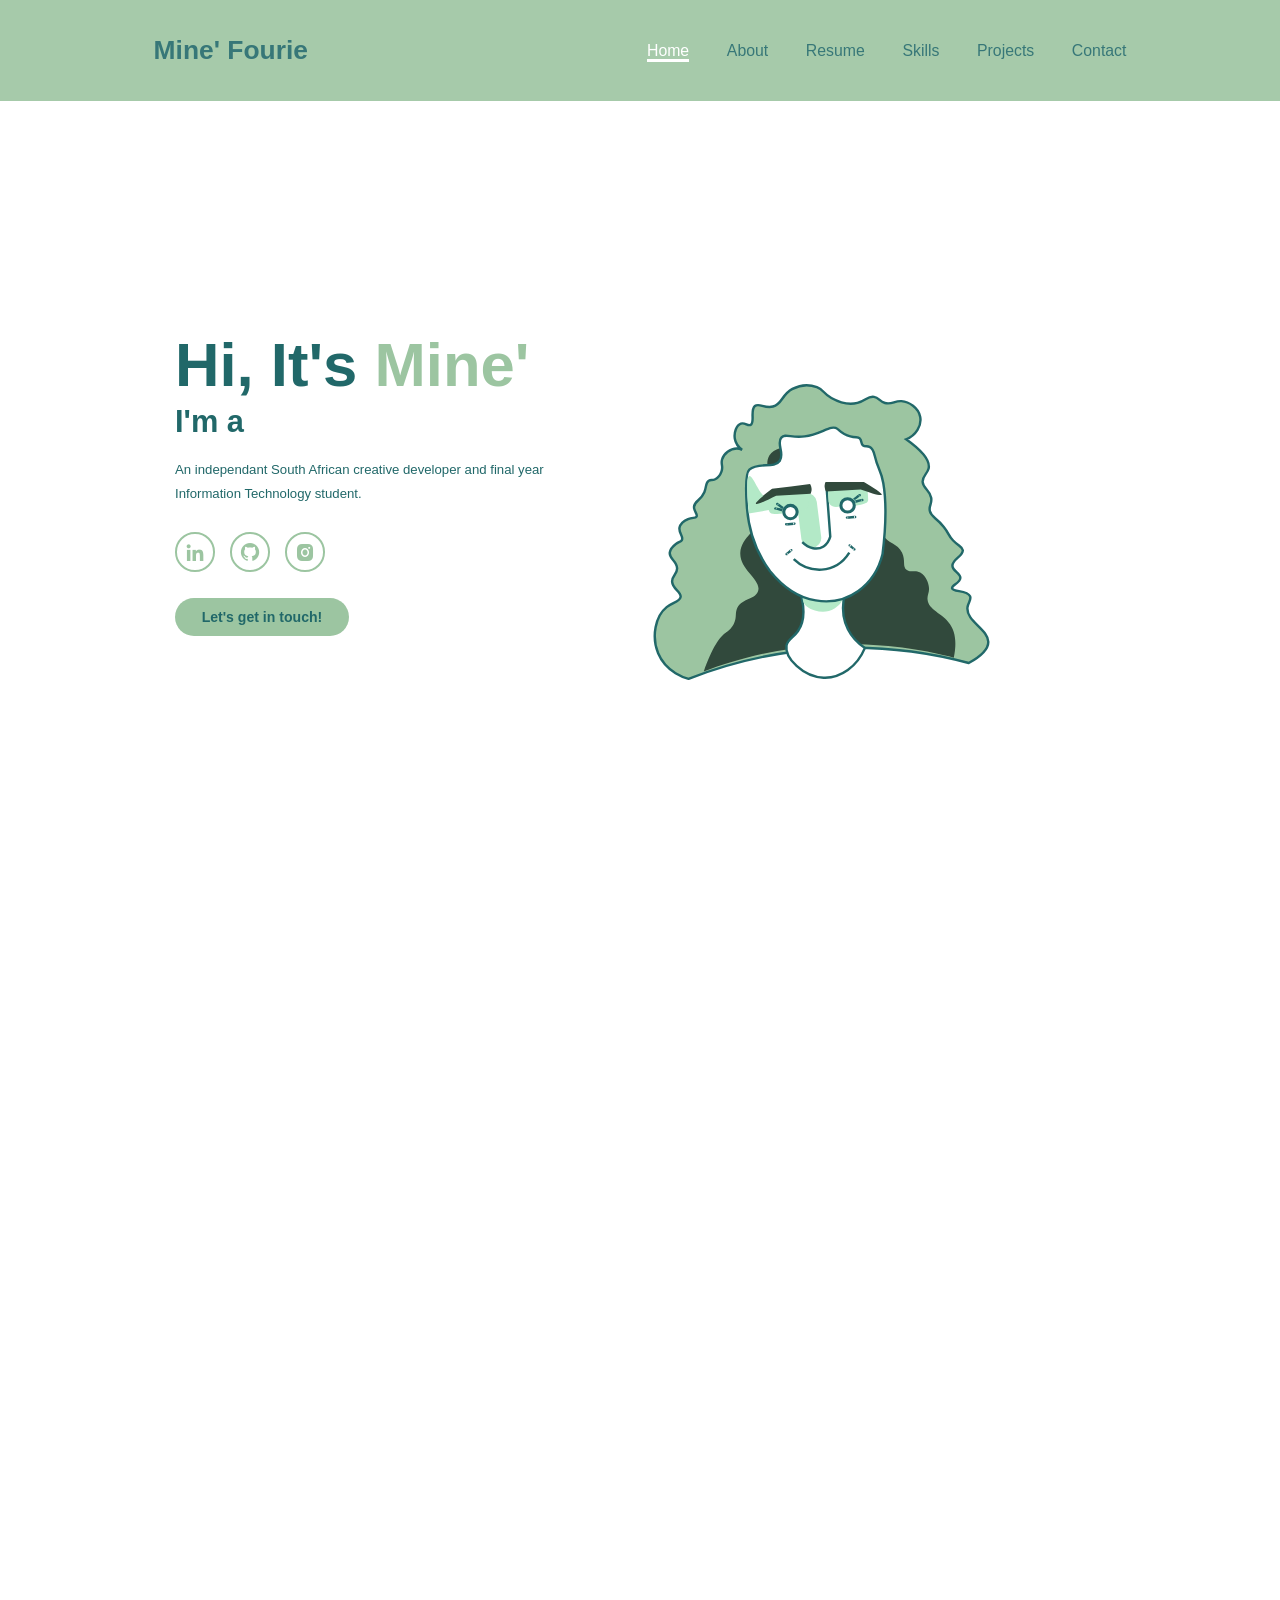
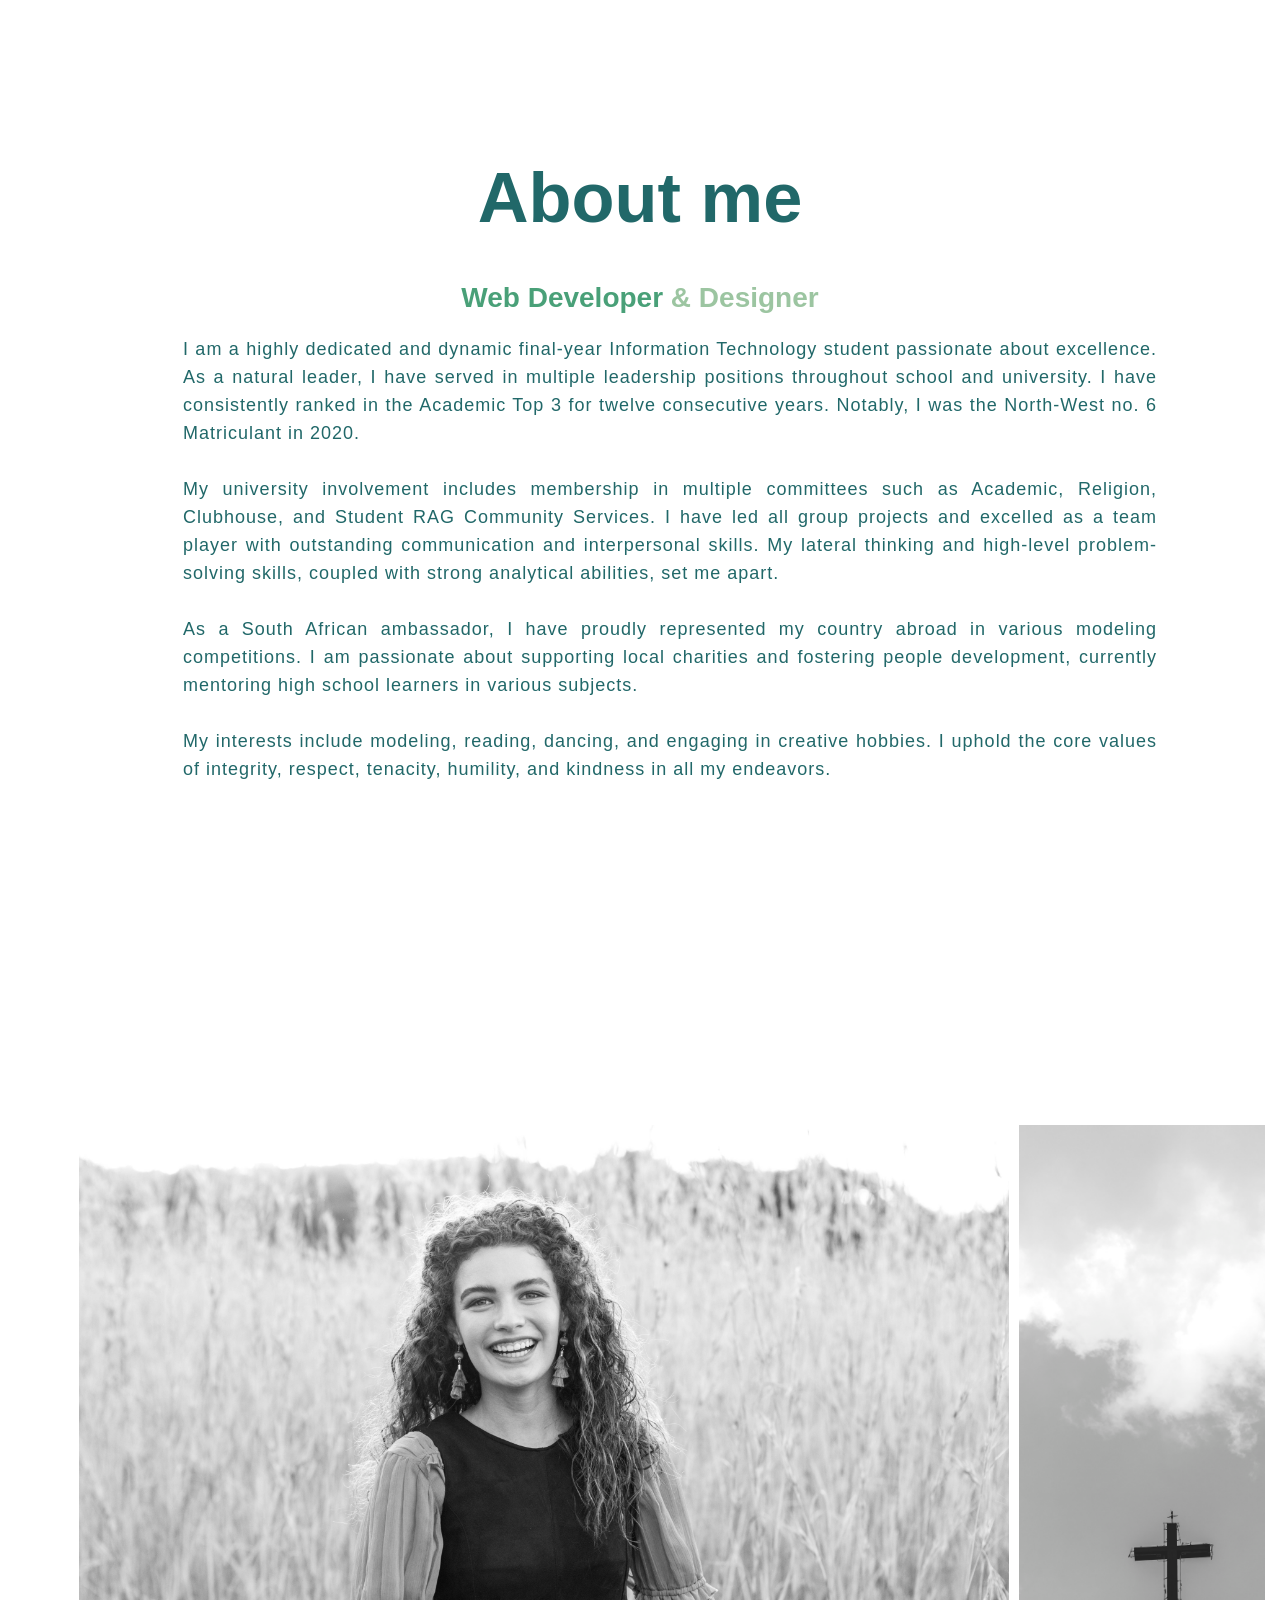
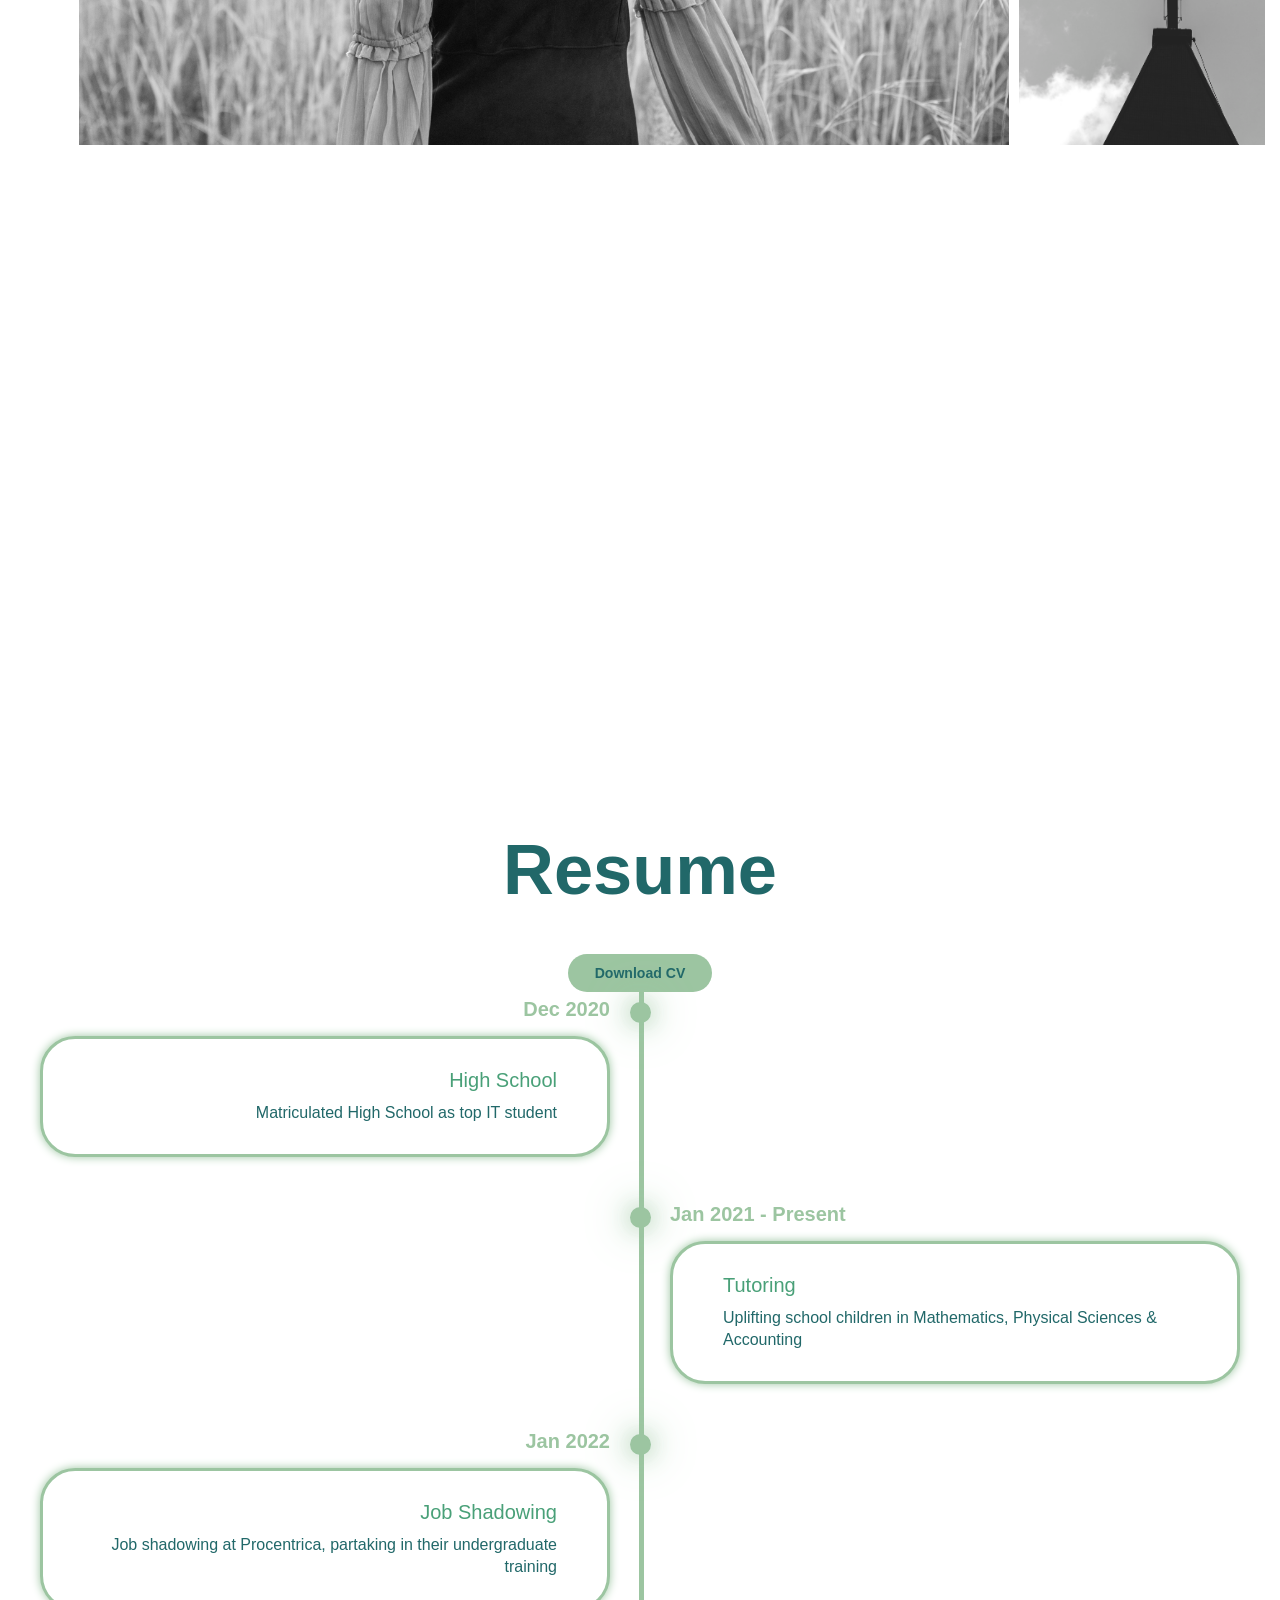
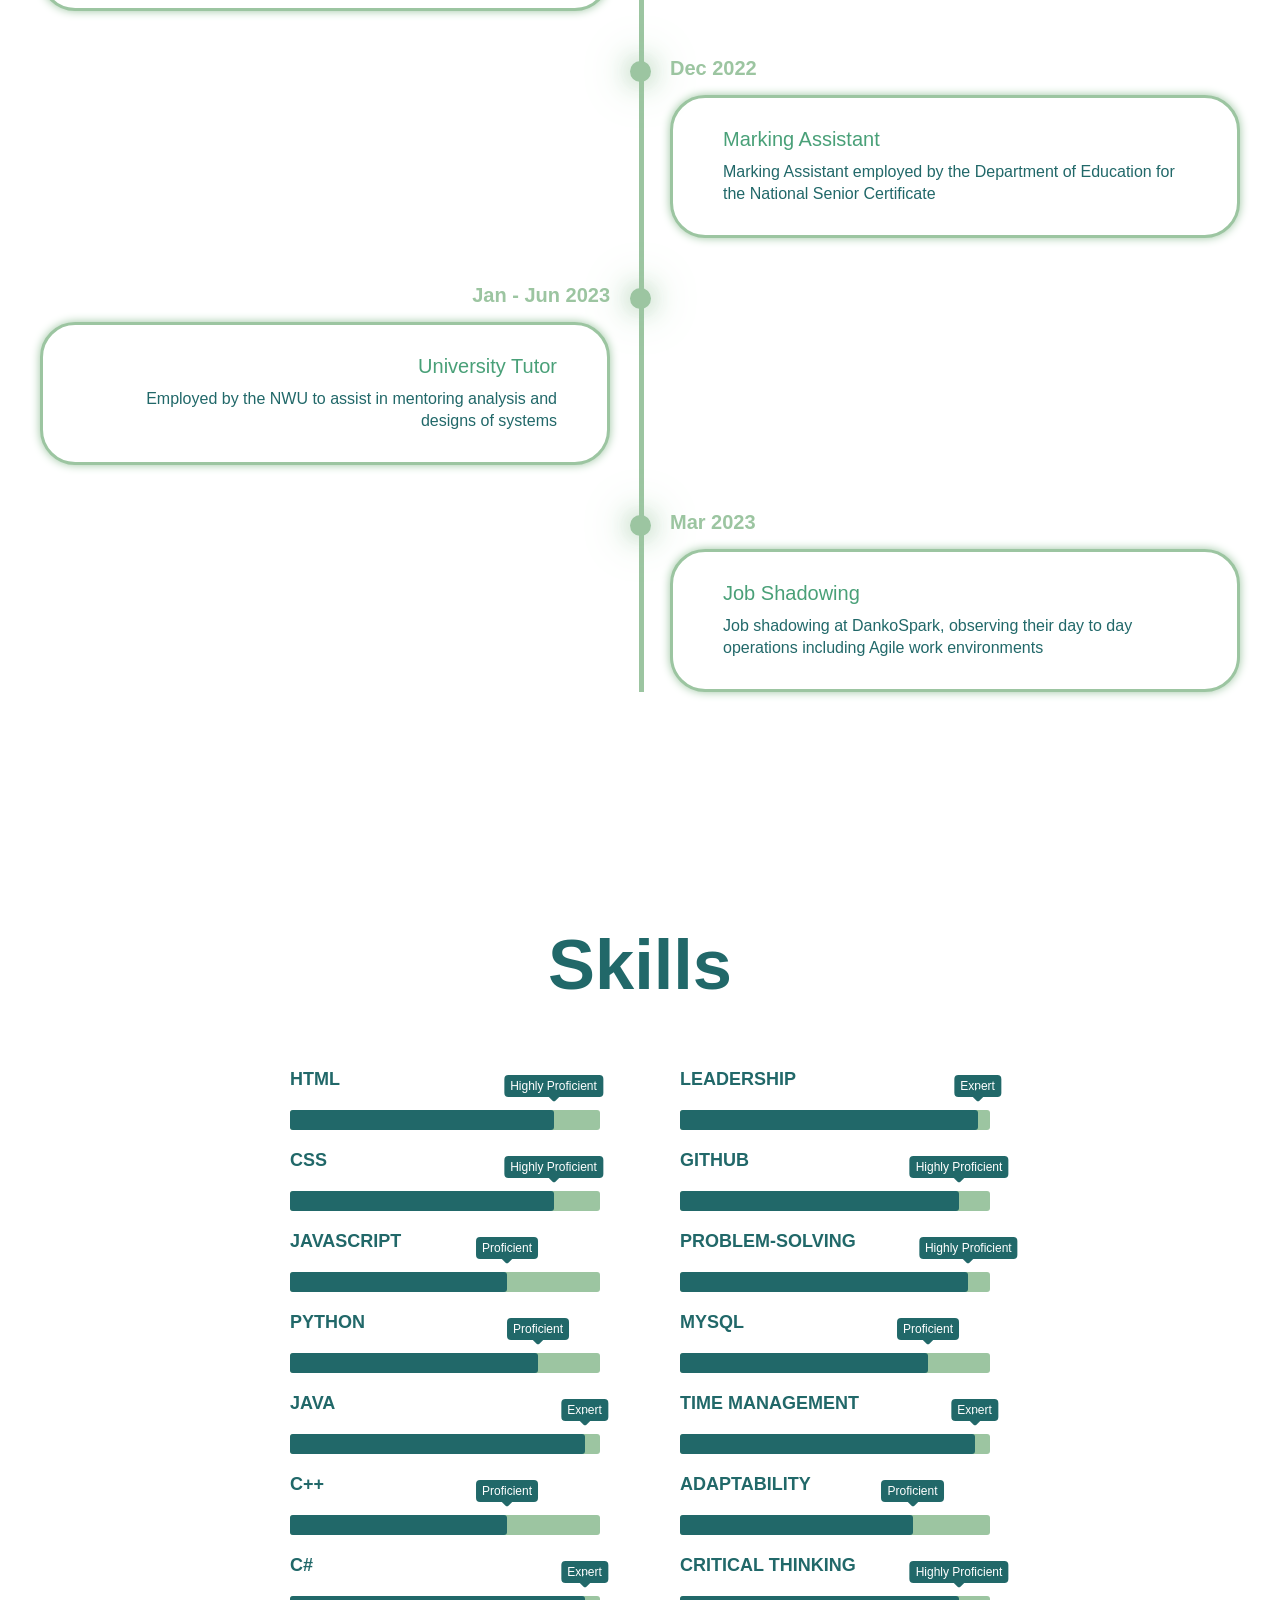
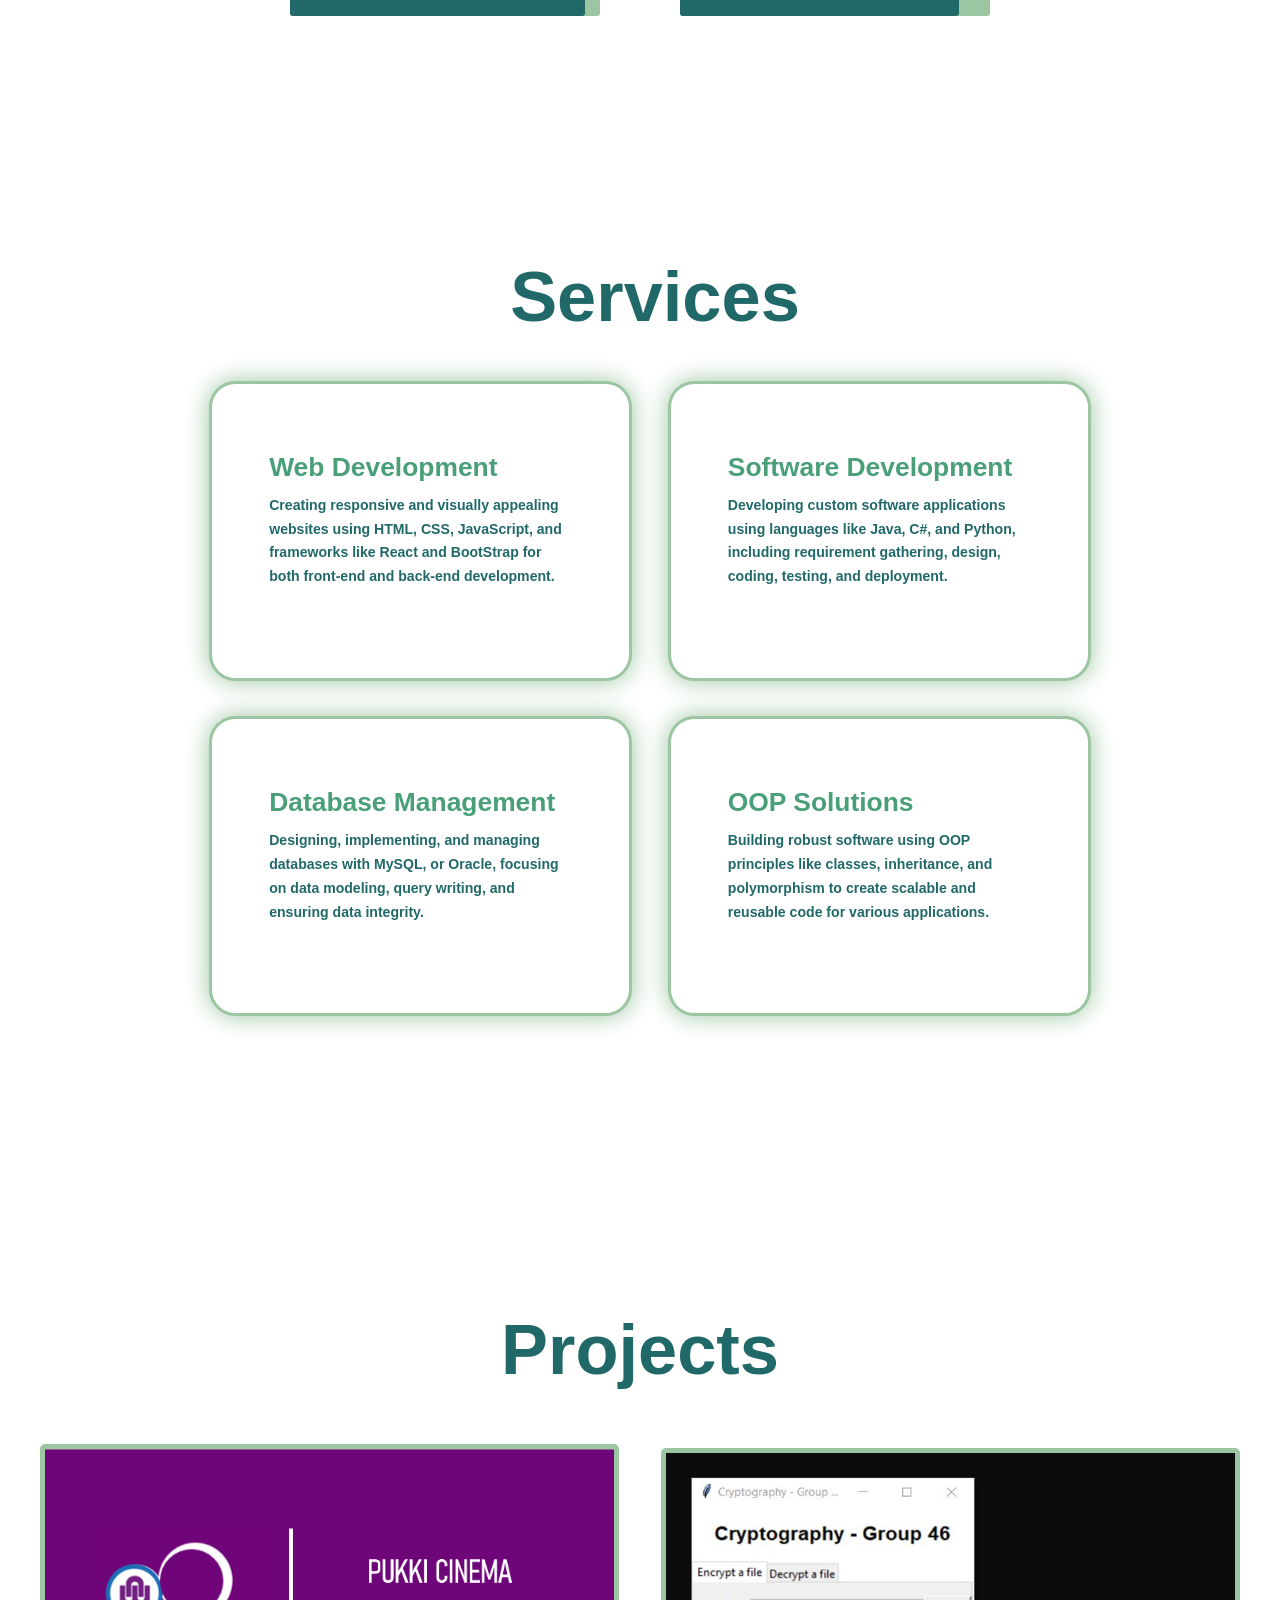
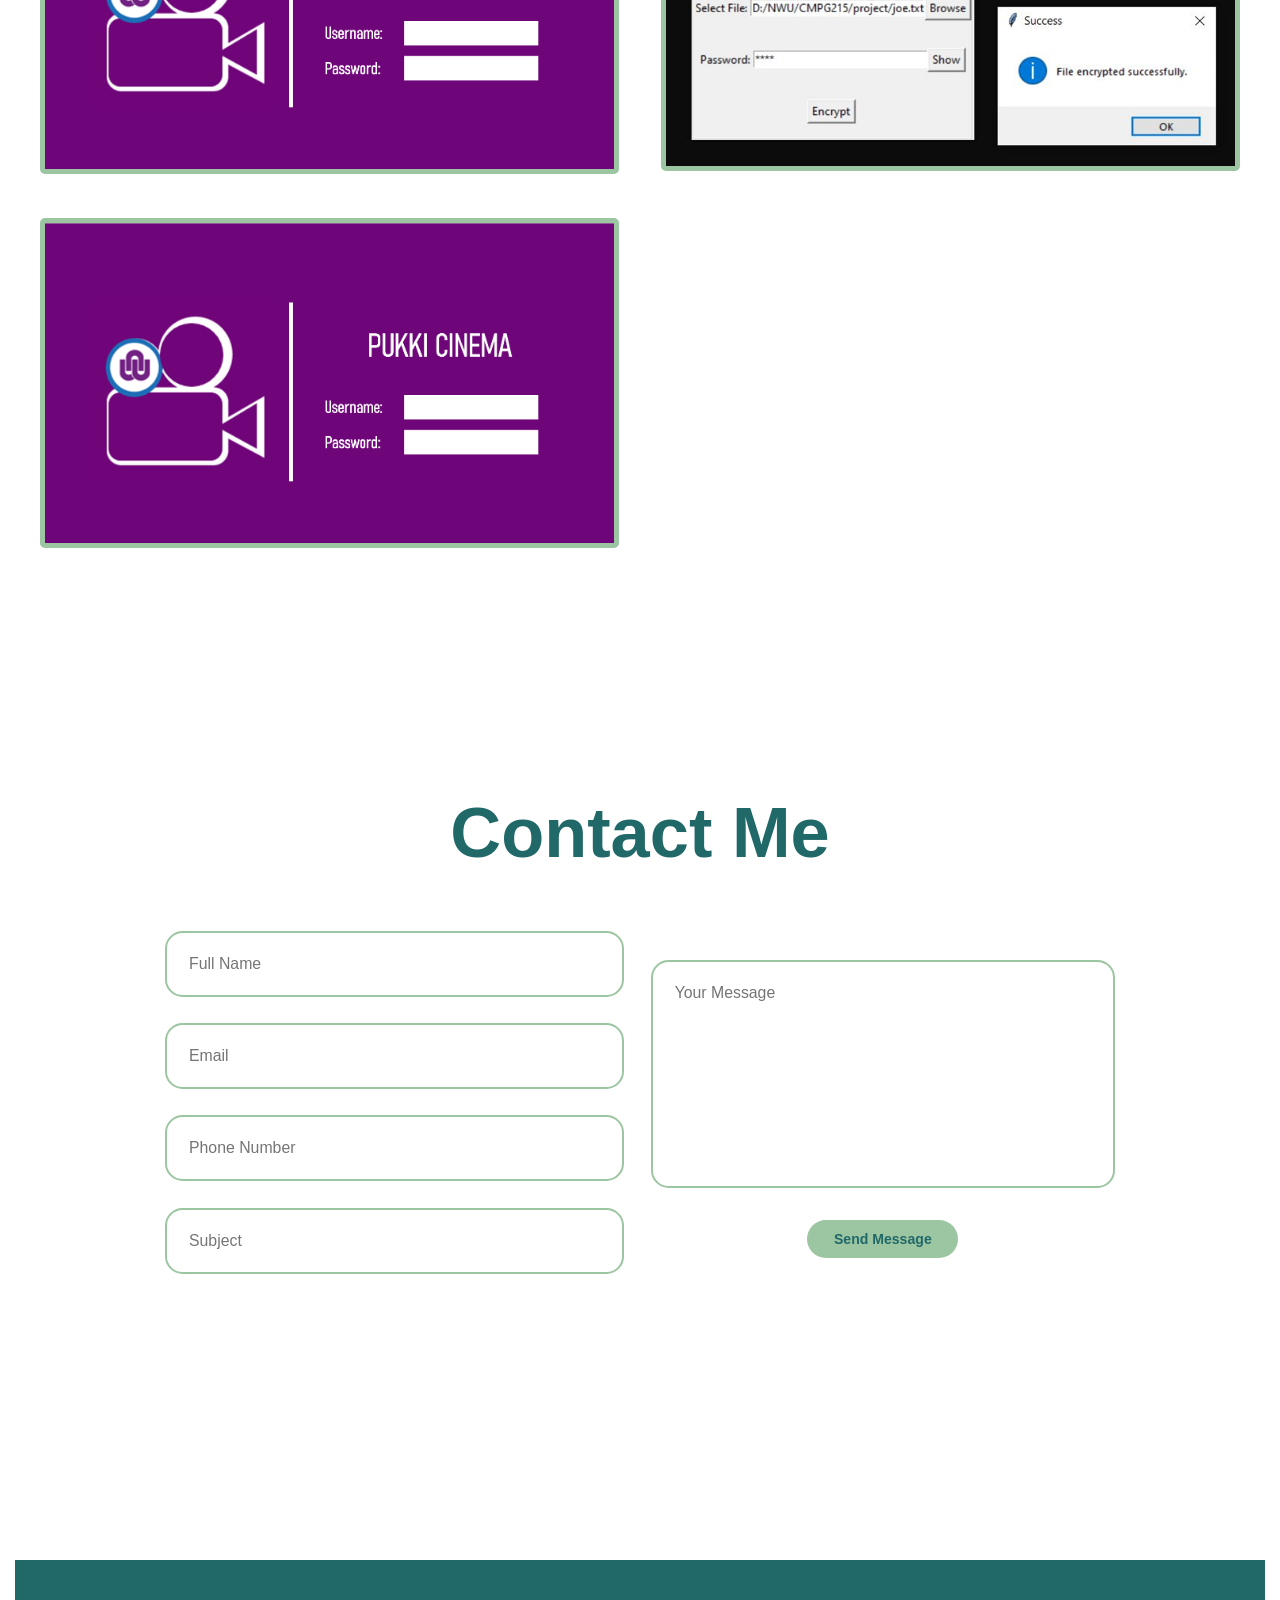
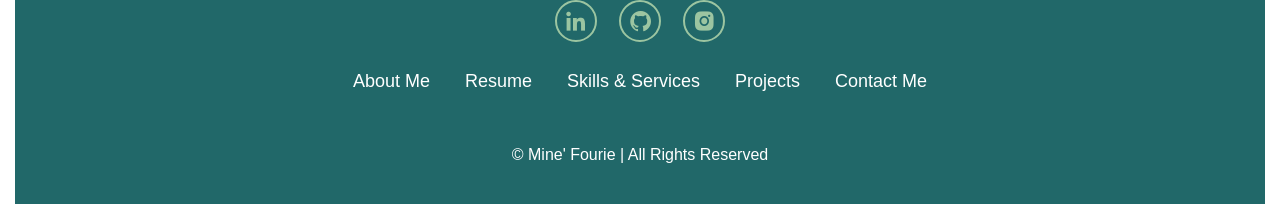
==== commit 5991b6b7: "Media_Skills&Services" ====
--- a/index.html
+++ b/index.html
@@ -520,7 +520,7 @@
 
             <div class="service-box">
                 <div class="service-info">
-                    <h4>Object-Oriented Programming Solutions</h4>
+                    <h4>OOP Solutions</h4>
                     <p>Building robust software using OOP principles like classes, 
                         inheritance, and polymorphism to create scalable and reusable code for various applications.</p>
                 </div>
@@ -531,7 +531,7 @@
 
     </section>
 
-    <!--PROJECTS ---------------------------------------------------------------------------              -->
+    <!--PROJECTS --------------------------------------------------------------------------- -->
     <section class="projects" id="projects">
 
         <h2 class="heading">Projects</h2>
--- a/style.css
+++ b/style.css
@@ -109,7 +109,7 @@
     position: absolute;
     top: 0;
     height: 100%;
-    width: calc(100vw * 2);
+    width: calc(100vw * 4); /*was 2*/
     will-change: transform;
     display: flex;
     justify-content: flex-start;
@@ -189,7 +189,7 @@
 }
 #menu-icon{
     font-size: 3.6rem;
-    color: var(--main-color);
+    color: var(--text-color);
     display: none;
 }
 
@@ -415,7 +415,7 @@
     margin: 5rem 0;
 }
 .about{
-
+    margin-top: 80vh;
     min-height: 100vh;
     width: 100%;
     padding: 78px 0px;
@@ -425,7 +425,10 @@
     /*justify-items: center;*/
     text-align: center;
     align-items: center;
-
+    align-content: center;
+}
+.about h2{
+    margin-top: 5rem;
 }
 .about img{
     
@@ -999,6 +1002,11 @@
     .navbar.active{
         display: block;
     }
+    .navbar a:hover,
+    .navbar a.active{
+        color: var(--text-color);
+        border-bottom: 3px solid var(--text-color);
+    }
     .navbar a{
         display: block;
         font-size: 2rem;
@@ -1024,14 +1032,88 @@
         width: 56vw;
     }
 
+    .skills-columns {
+        flex-direction: column;
+        gap: 20px;
+        width: 100%;
+        align-items: flex-start;
+    }
+    .column {
+        flex: none;
+        margin: 0;
+        padding: 0;
+        width: 70vw;
+    }
+    .skill-bar {
+        width: 100%;
+    }
+    /* OU SERVICES
     .services h2{
         margin-bottom: 3rem;
     }
     .services-container{
         grid-template-columns: repeat(1,1fr);
-    }
+    }*/
+
+    .services {
+        padding: 2rem 1rem; /* Adjust padding for smaller screens */
+        display: flex;
+        flex-direction: column;
+        align-items: center; /* Center the content horizontally */
+    }
+
+    .services-container {
+        display: grid;
+        grid-template-columns: 1fr; /* Single column layout for smaller screens */
+        gap: 4rem; /* Adjust gap between items */
+        width: 80%; /* Ensure it takes the full width */
+        max-width: 100vw; /* Optional: Add a max-width to prevent overly wide content */
+        margin: 0 auto; /* Center the container horizontally */
+    }
+
+    .service-box {
+        height: auto; /* Allow height to adjust based on content */
+        padding-bottom: 10px; /* Adjust padding */
+        box-sizing: border-box; /* Ensure padding and border are included in the width */
+        padding-right: none;
+        padding-left: none;
+    }
+
+    .service-info {
+        padding: none; /* Adjust padding inside service-info */
+        text-align: center; /* Center text for smaller screens */
+        max-height: none; /* Remove any height constraints */
+    }
+
+    .service-info h4 {
+        font-size: 2.5rem; /* Adjust font size */
+        margin-bottom: 1rem; /* Adjust margin */
+        line-height: 1.2;
+    }
+
+    .service-info p {
+        font-size: 1.4rem; /* Adjust font size */
+    }
+    
     body{
         border: 5px solid white;
+    }
+
+    /*PROJECTS*/
+
+    .projects {
+        padding: 2rem 1rem; /* Adjust padding for smaller screens */
+        display: flex;
+        flex-direction: column;
+        align-items: center; /* Center the content horizontally */
+    }
+    .grid-container {
+        display: flexbox;
+        grid-template-columns: 1fr; /* Single column layout for smaller screens */
+        gap: 4rem; /* Adjust gap between items */
+        width: 80%; /* Ensure it takes the full width */
+        max-width: 100vw; /* Optional: Add a max-width to prevent overly wide content */
+        margin: 0 auto; /* Center the container horizontally */
     }
 }
 
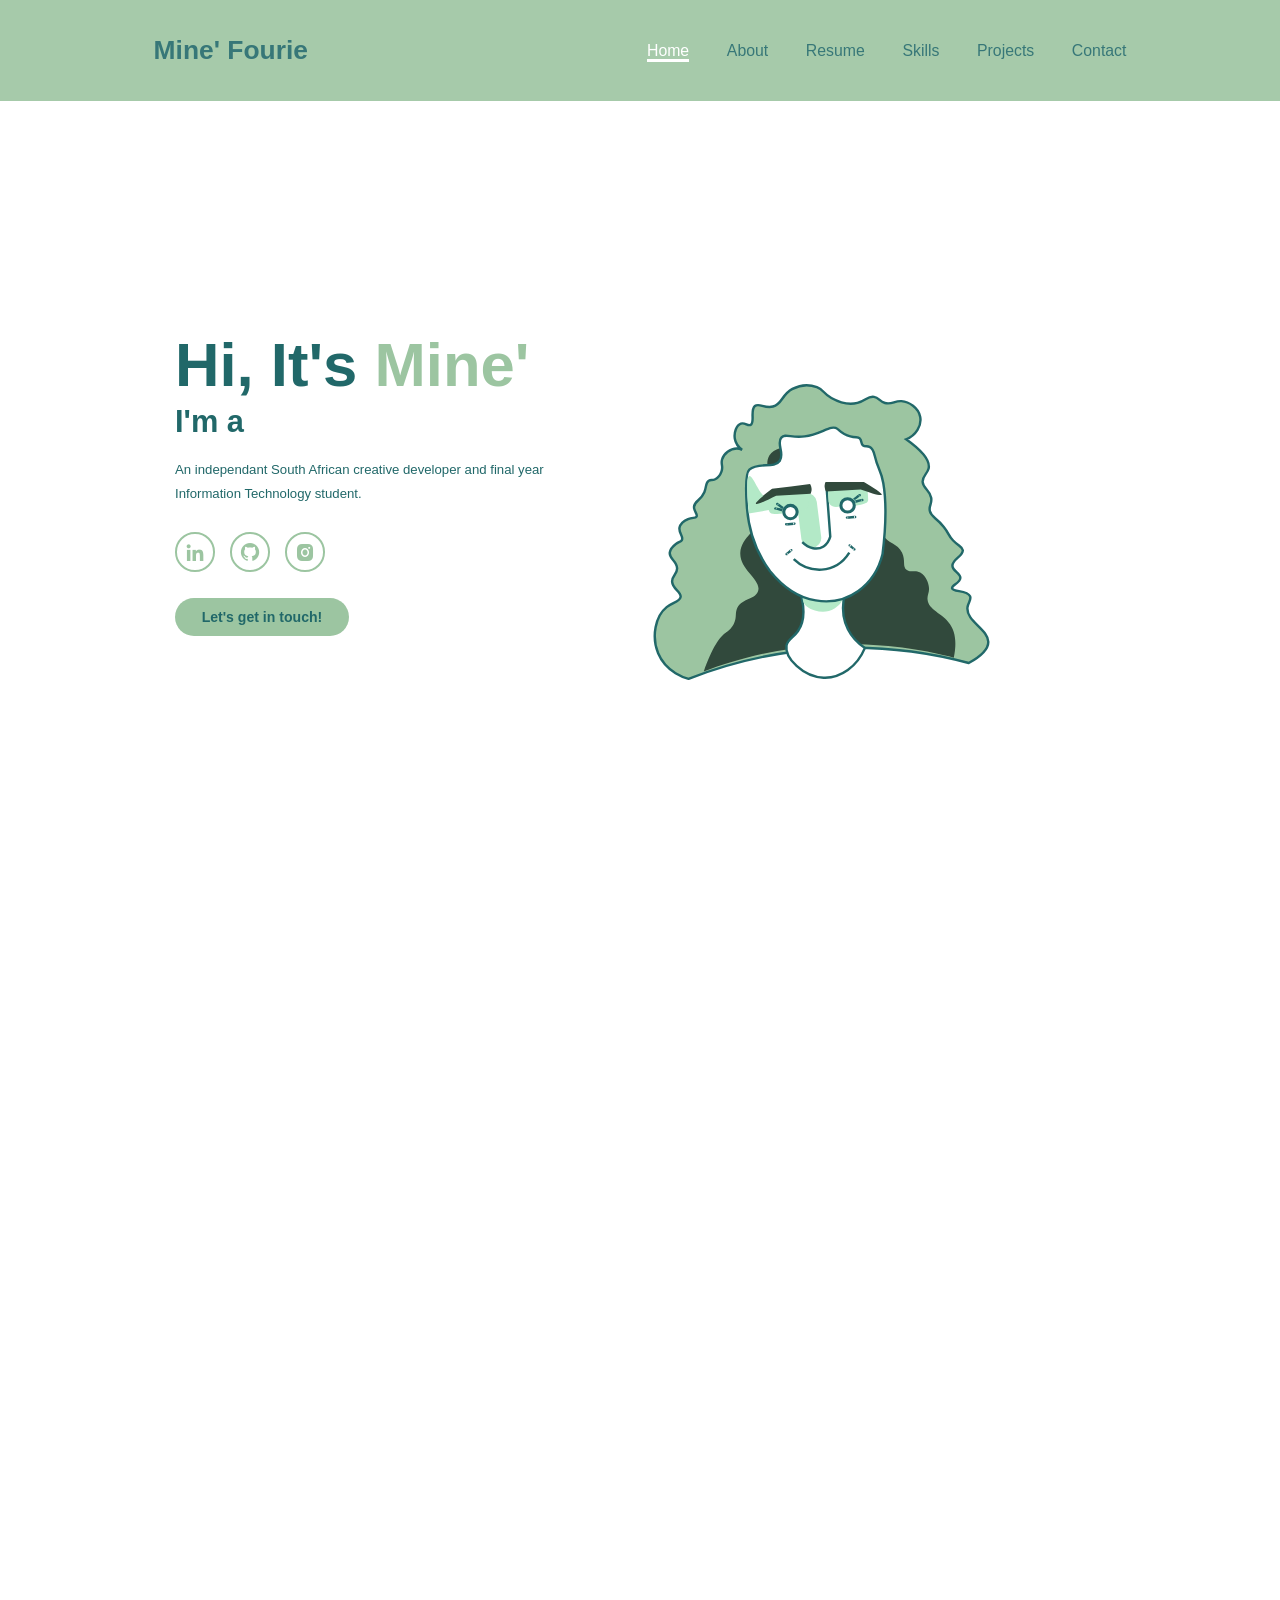
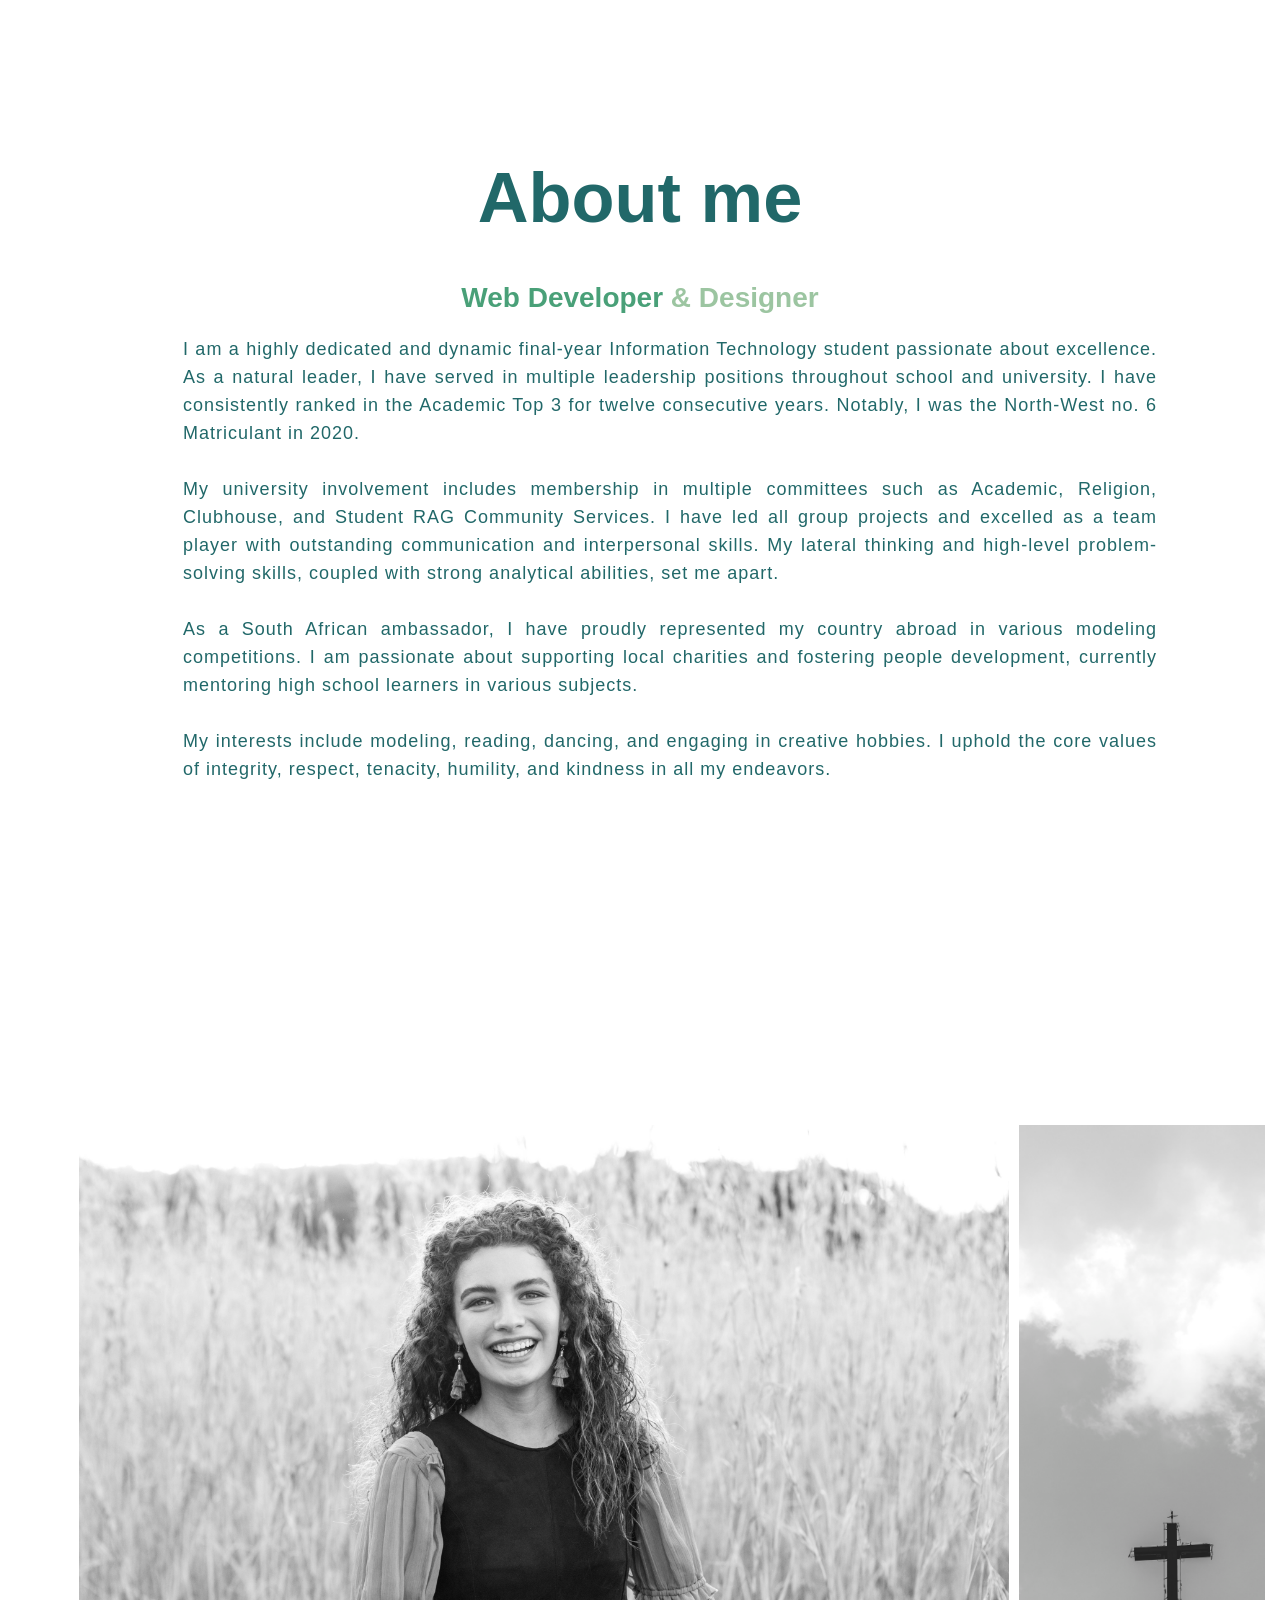
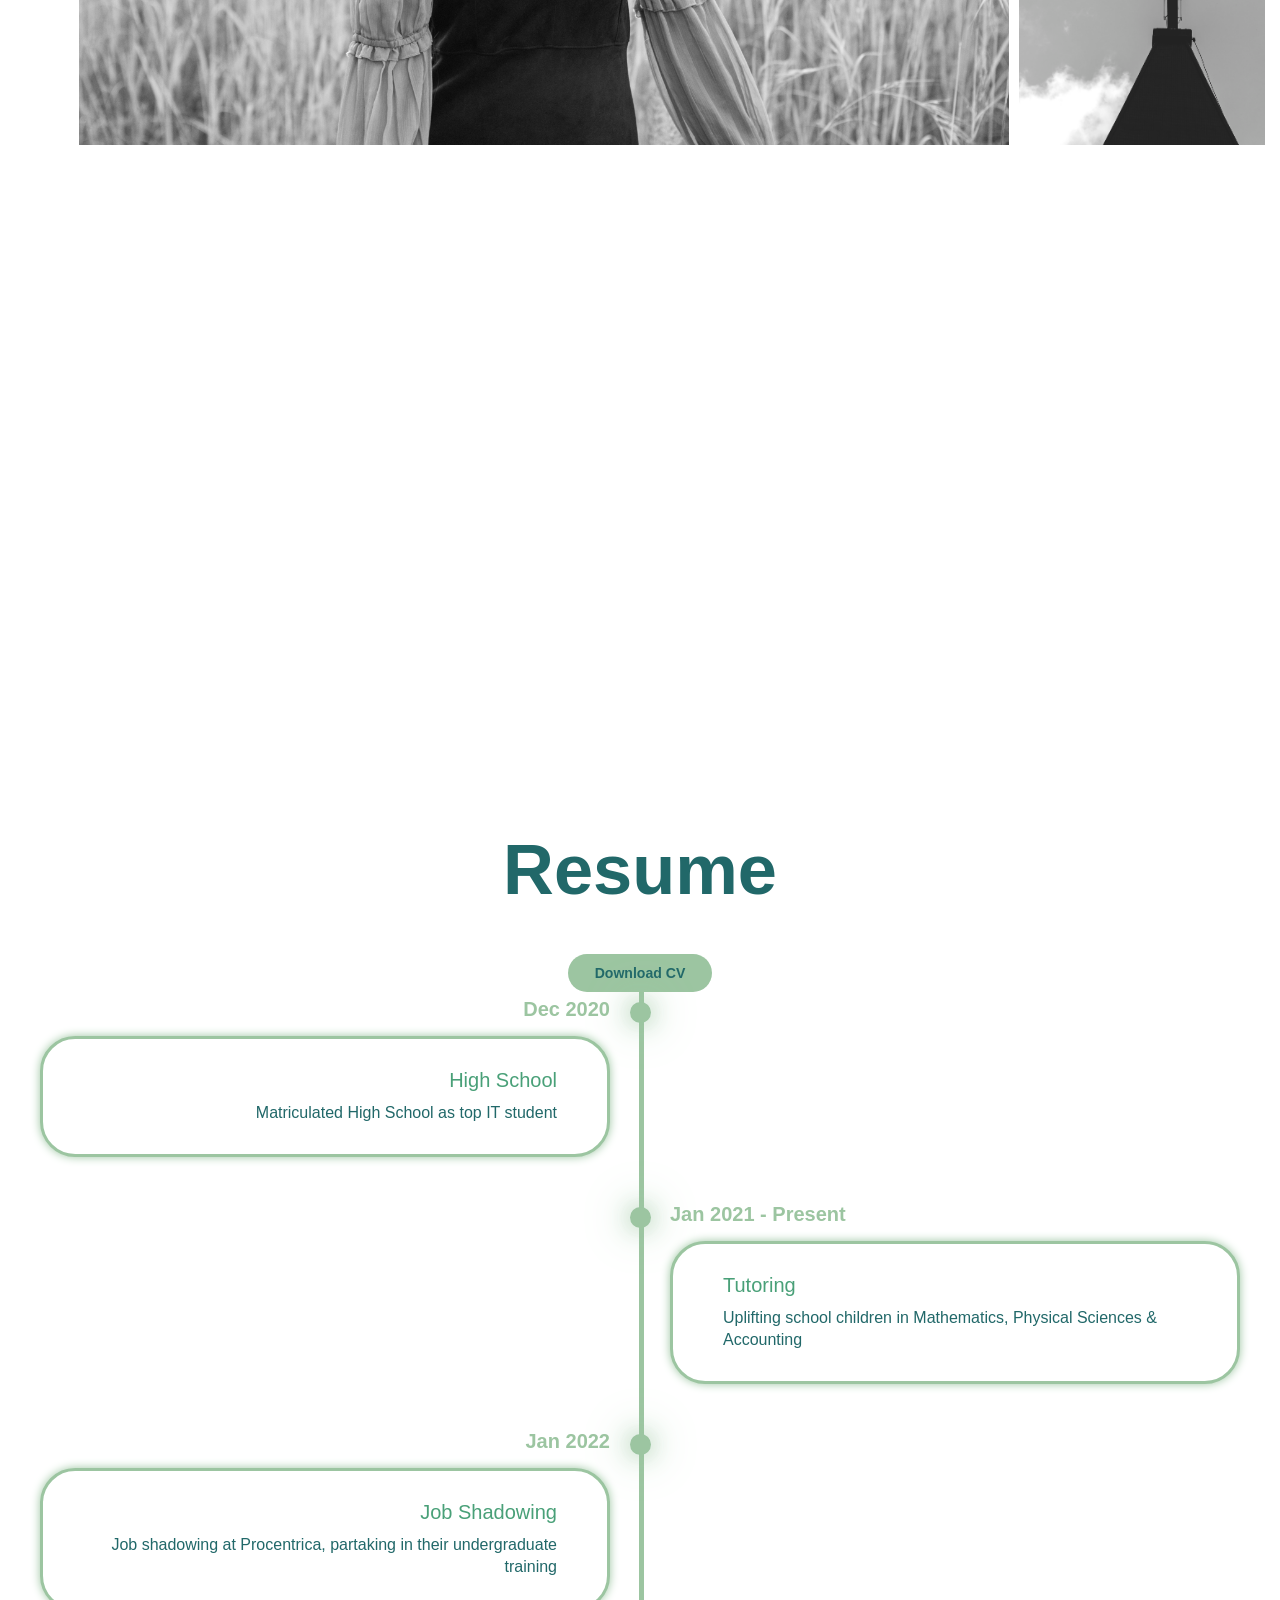
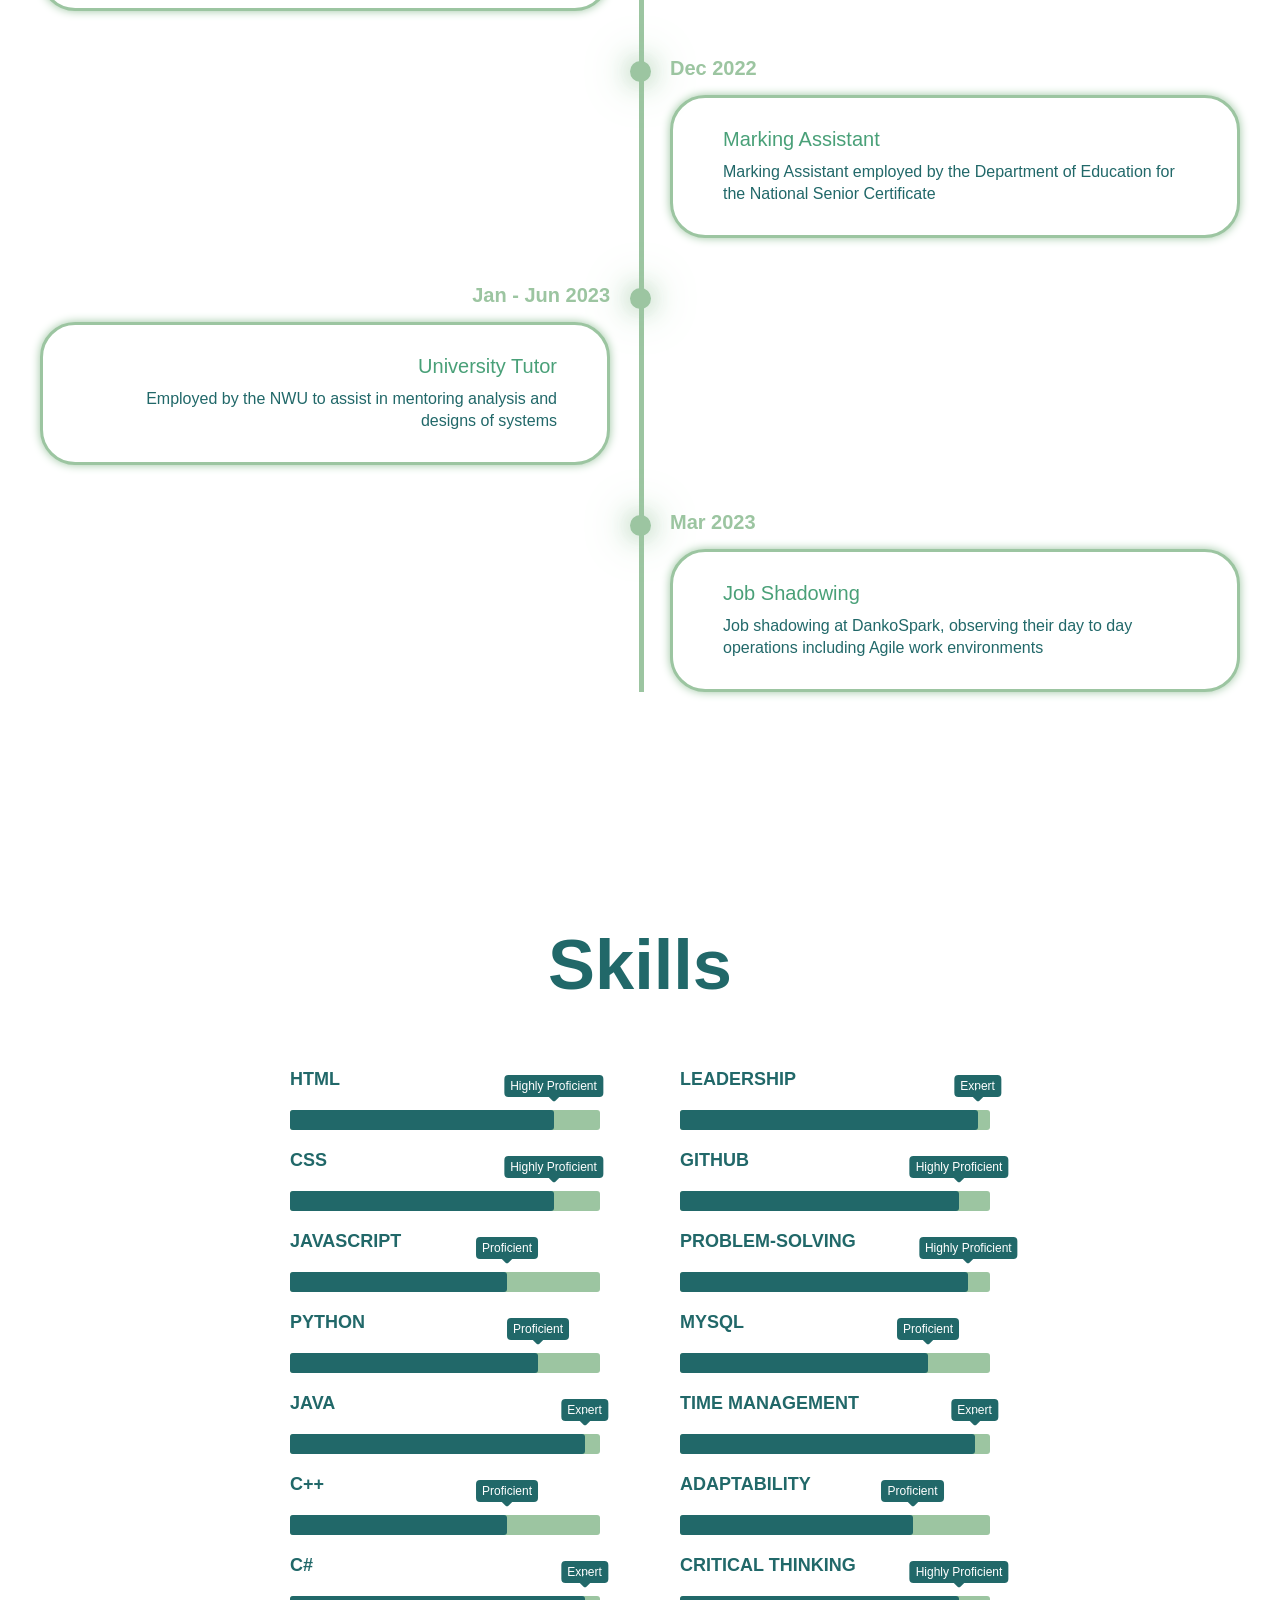
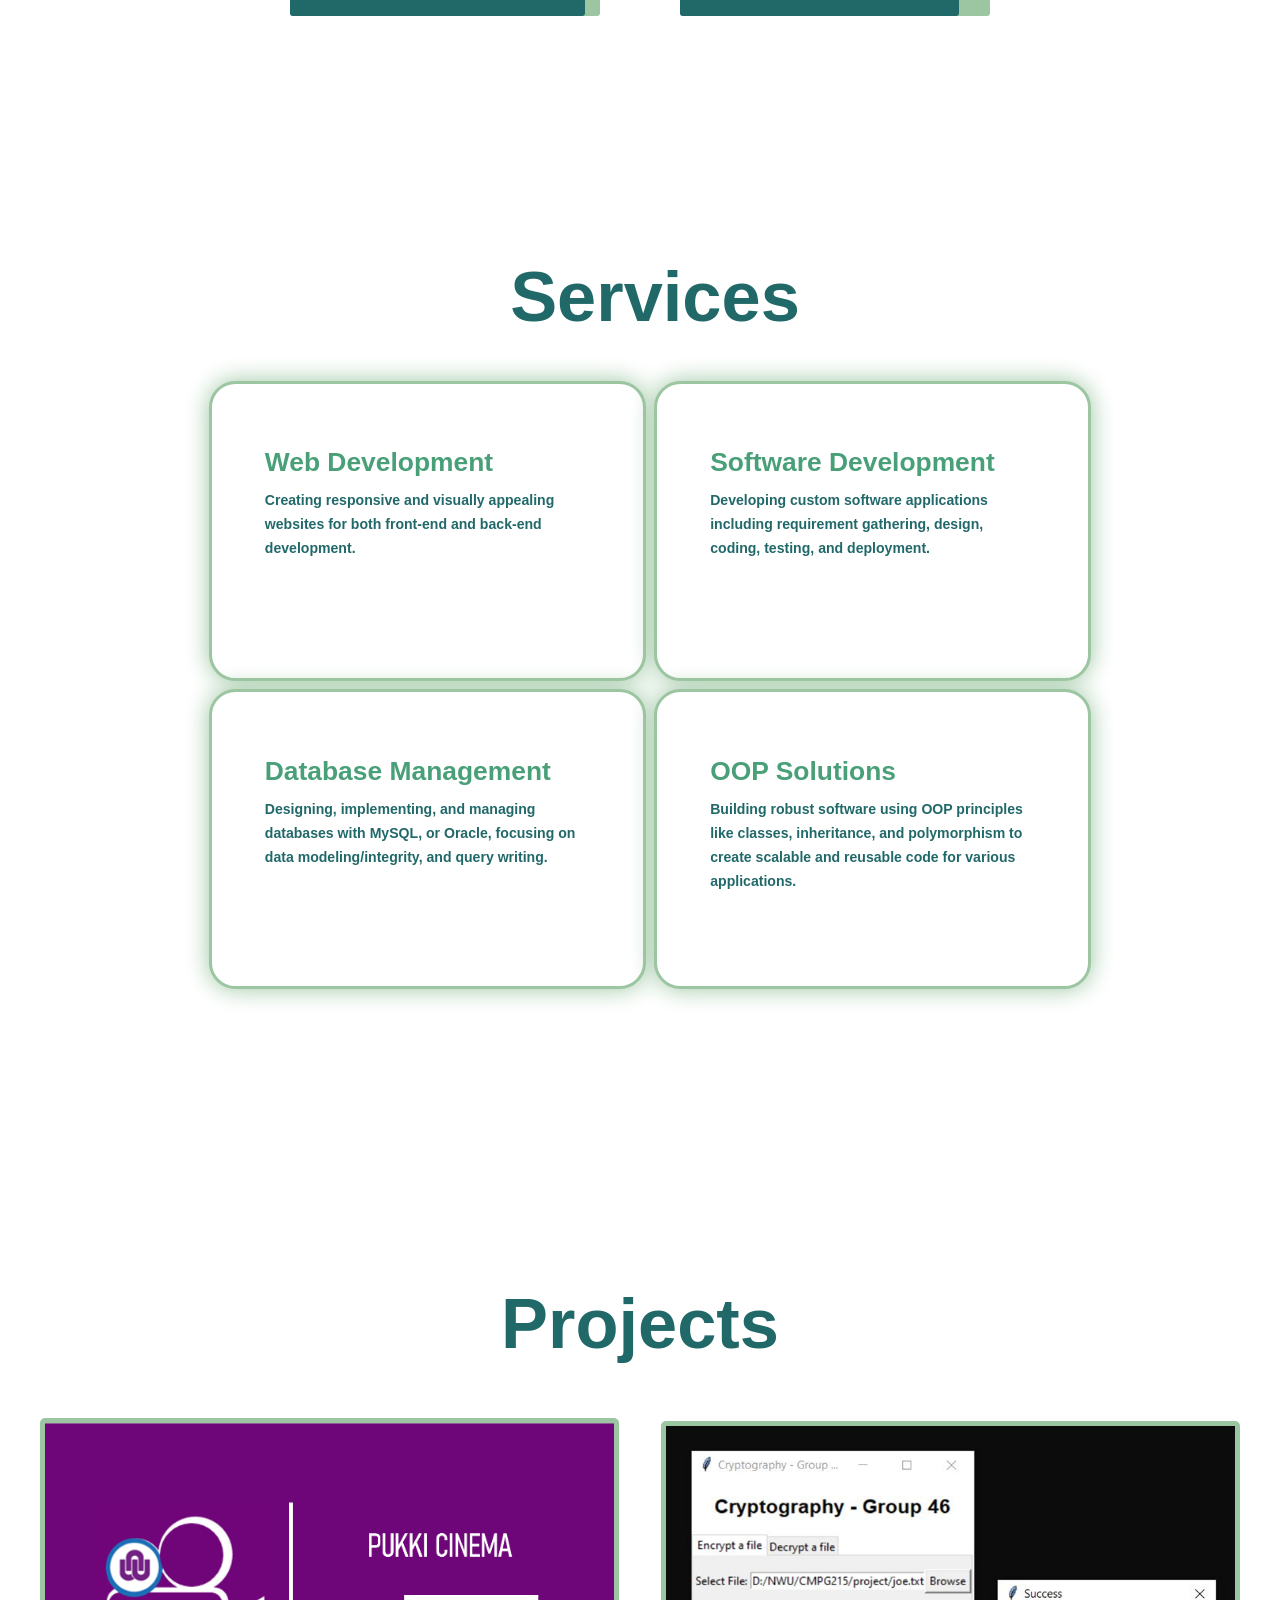
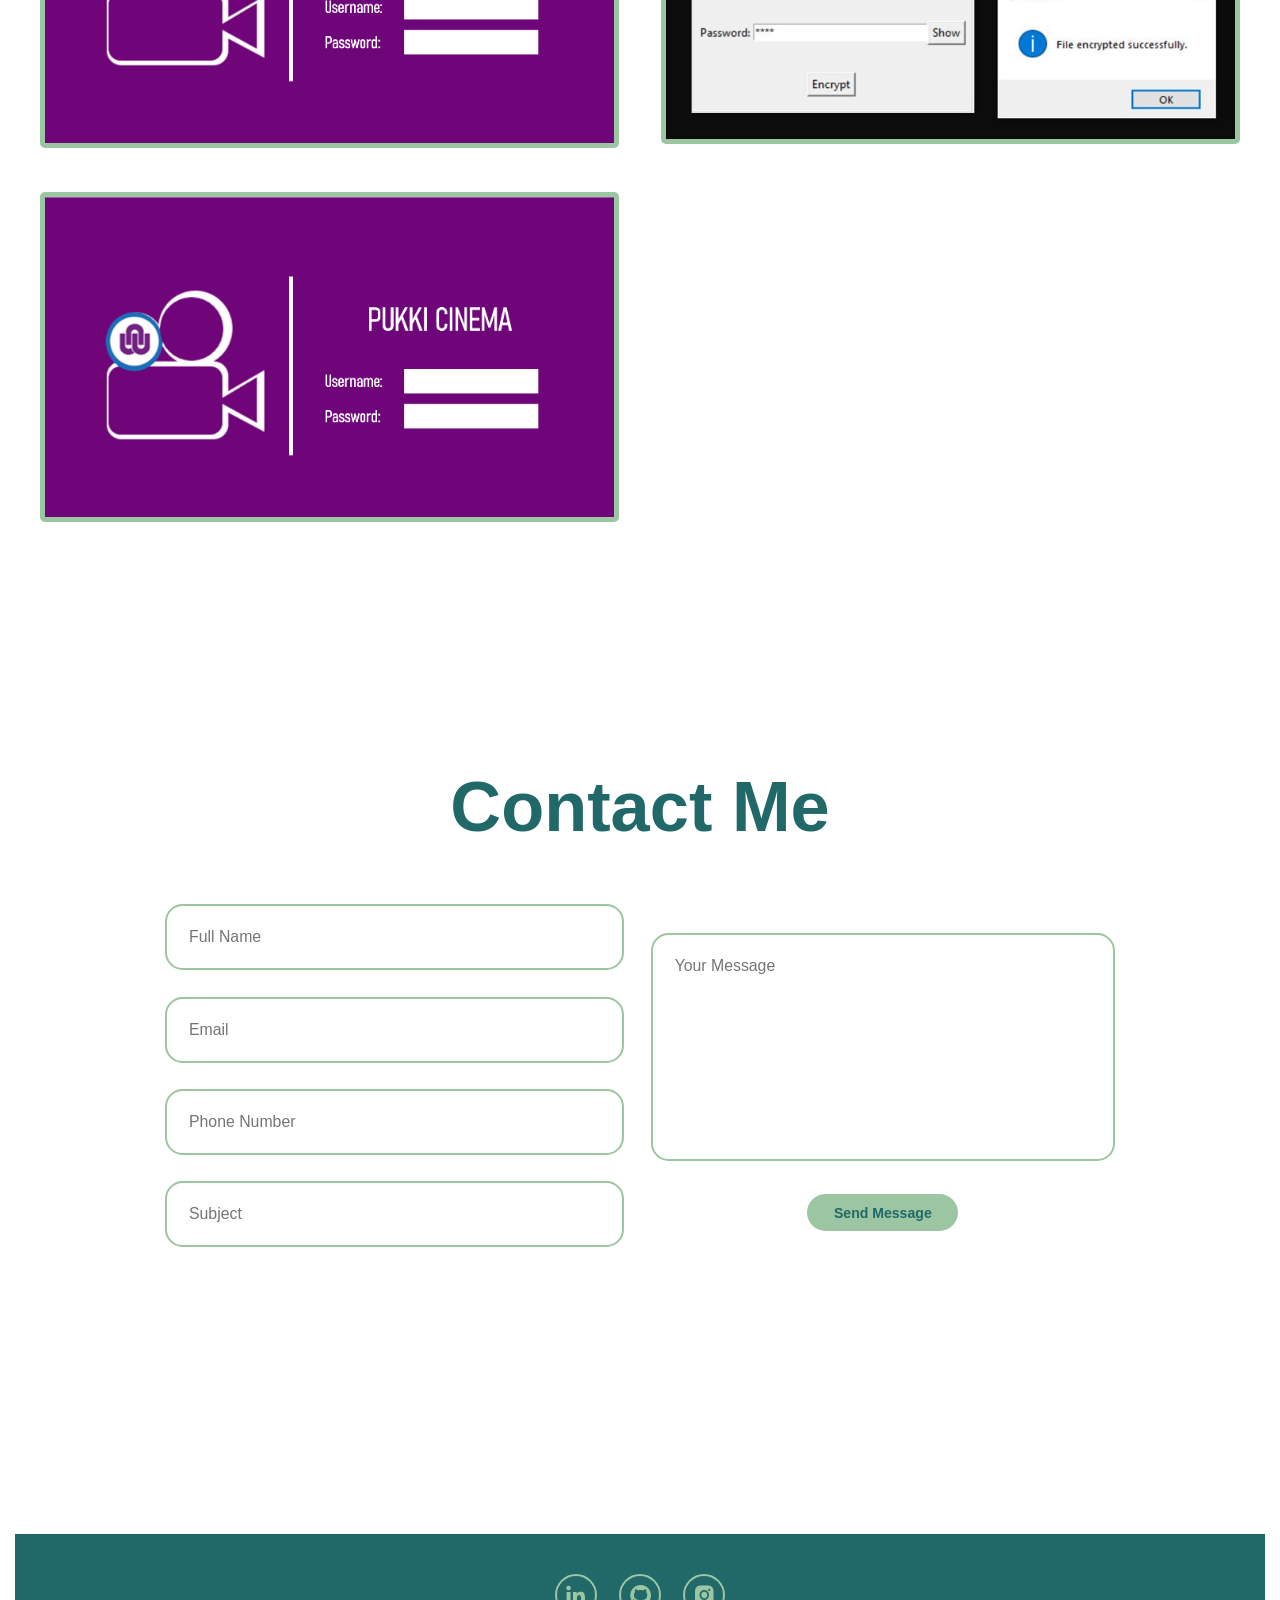
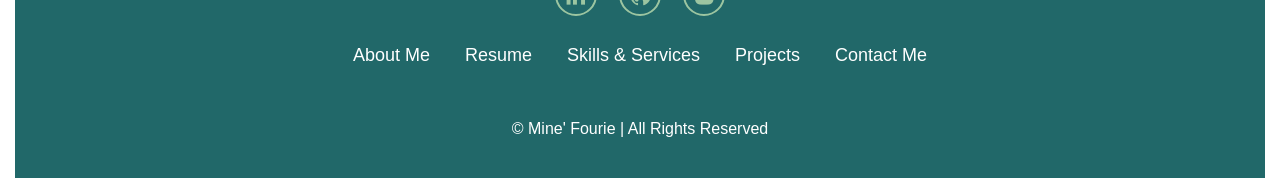
==== commit 7fdeff89: "services" ====
--- a/index.html
+++ b/index.html
@@ -497,16 +497,16 @@
             <div class="service-box">
                 <div class="service-info">
                     <h4>Web Development</h4>
-                    <p>Creating responsive and visually appealing websites using HTML, CSS, JavaScript, 
-                        and frameworks like React and BootStrap for both front-end and back-end development.</p>
+                    <p>Creating responsive and visually appealing websites 
+                         for both front-end and back-end development.</p>
                 </div>
             </div>
 
             <div class="service-box">
                 <div class="service-info">
                     <h4>Software Development</h4>
-                    <p>Developing custom software applications using languages like Java, C#, 
-                        and Python, including requirement gathering, design, coding, testing, and deployment.</p>
+                    <p>Developing custom software applications 
+                        including requirement gathering, design, coding, testing, and deployment.</p>
                 </div>
             </div>
 
@@ -514,7 +514,7 @@
                 <div class="service-info">
                     <h4>Database Management</h4>
                     <p>Designing, implementing, and managing databases with  MySQL, or Oracle, 
-                        focusing on data modeling, query writing, and ensuring data integrity.</p>
+                        focusing on data modeling/integrity, and query writing.</p>
                 </div>
             </div>
 
--- a/style.css
+++ b/style.css
@@ -768,14 +768,17 @@
     color: var(--text-color);
 }
 .services-container{
-    display: grid;
+    display: flex;
     grid-template-columns: repeat(2,1fr);
     align-items: center;
     gap: 4rem;
     width: 90%;
     margin: 0 auto;
+    flex-wrap: wrap;
+    gap: 1rem;
 }
 .service-box{
+    flex: 1 1 calc(50% - 1rem);
     background-color: var(--bg-color);
     height: 300px;
     border-radius: 3rem;
@@ -783,8 +786,11 @@
     box-shadow: 0 0 25px var(--main-color);
     cursor: pointer;
     transition: 0.4s ease-in-out;
-    padding: 1.5rem;
-    width: 100%;
+    padding: 1rem;
+    width: 100%;
+    overflow: hidden;
+    display: flex;
+    flex-direction: column;
 }
 .service-box:hover{
     background: var(--bg-color);
@@ -807,13 +813,15 @@
     font-weight: 800;
     line-height: 2;
     color: var(--second-bg-color);
+    margin-top: 0;
 }
 .service-info p{
     font-size: 1.6rem;
     font-weight: 600;
     max-height: 100px;
     line-height: 1.7;
-    margin: auto;
+    margin-bottom: 0;
+    flex-grow: 1;
 }
 
 /*PROJECTS*/
@@ -1115,6 +1123,14 @@
         max-width: 100vw; /* Optional: Add a max-width to prevent overly wide content */
         margin: 0 auto; /* Center the container horizontally */
     }
+    .grid-item {
+        height: auto; /* Allow height to adjust based on content */
+        padding-bottom: 10px; /* Adjust padding */
+        box-sizing: border-box; /* Ensure padding and border are included in the width */
+        padding-right: none;
+        padding-left: none;
+
+    }
 }
 
 
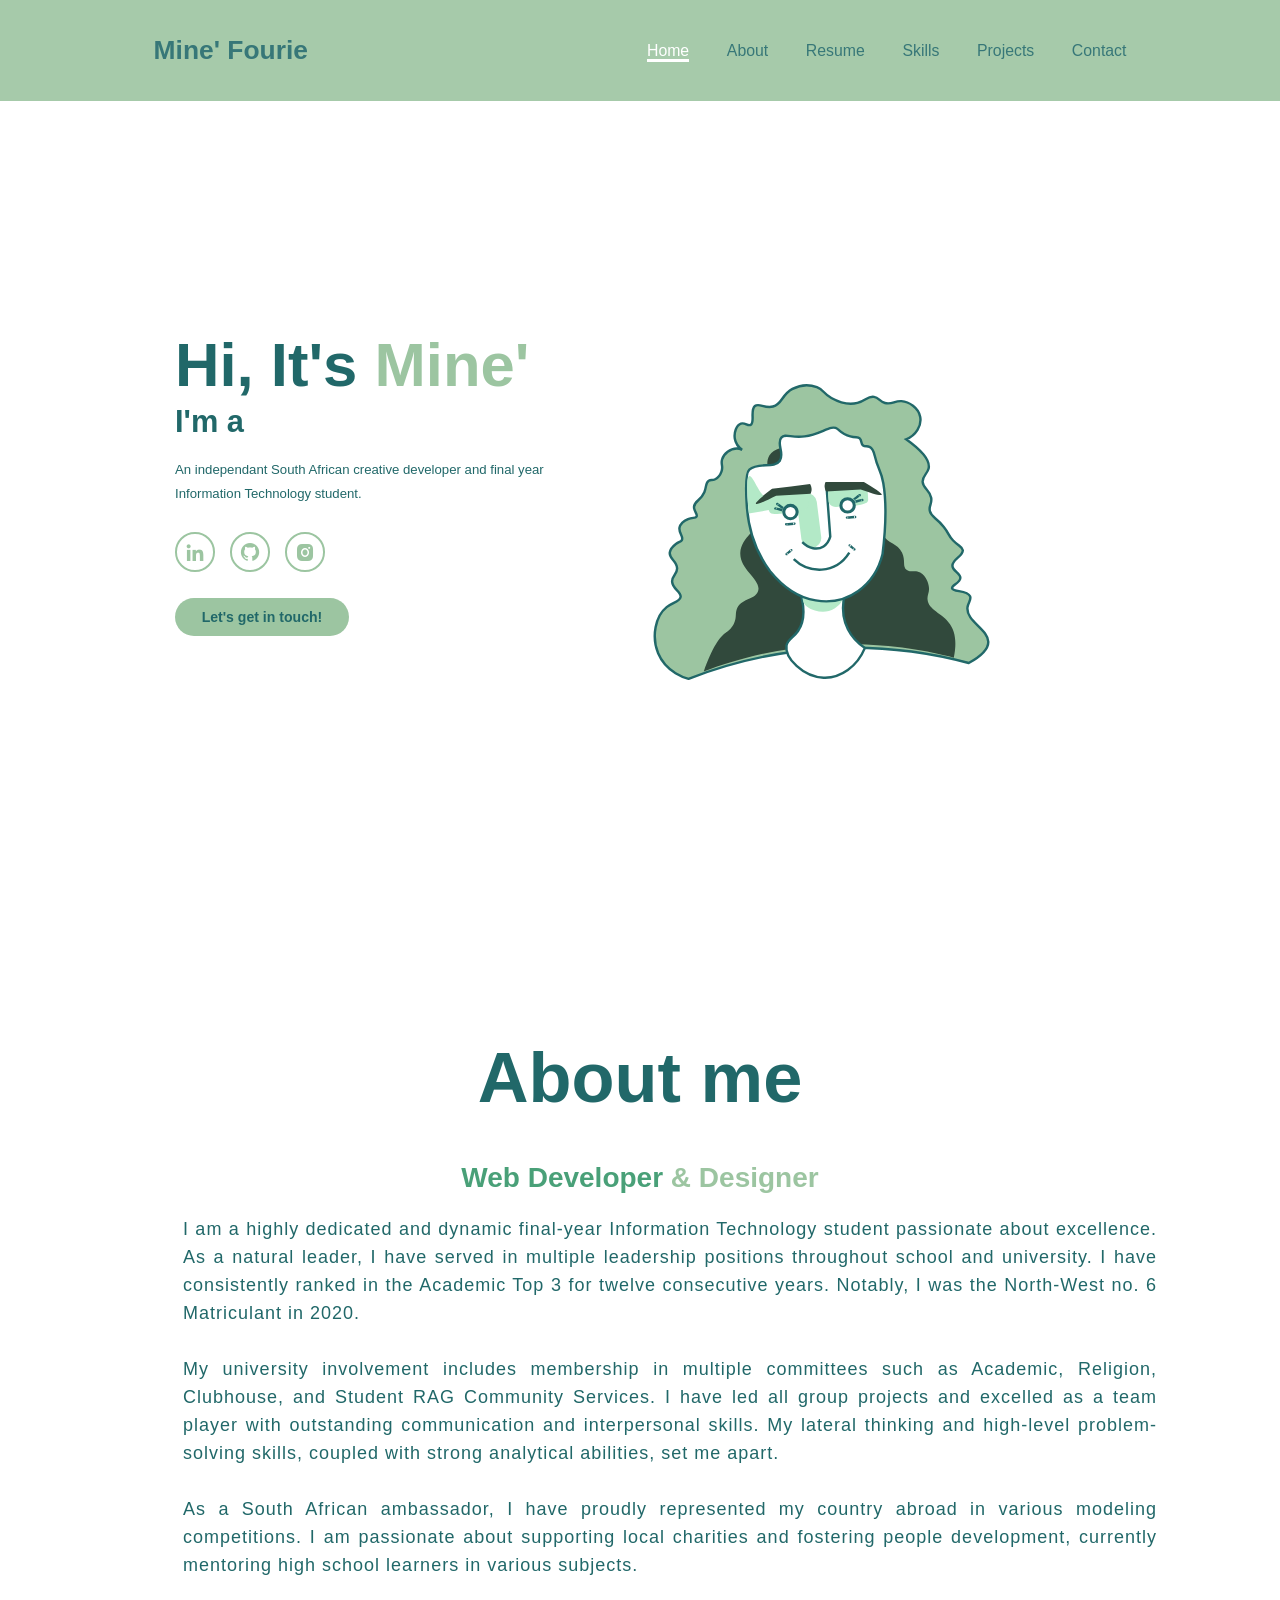
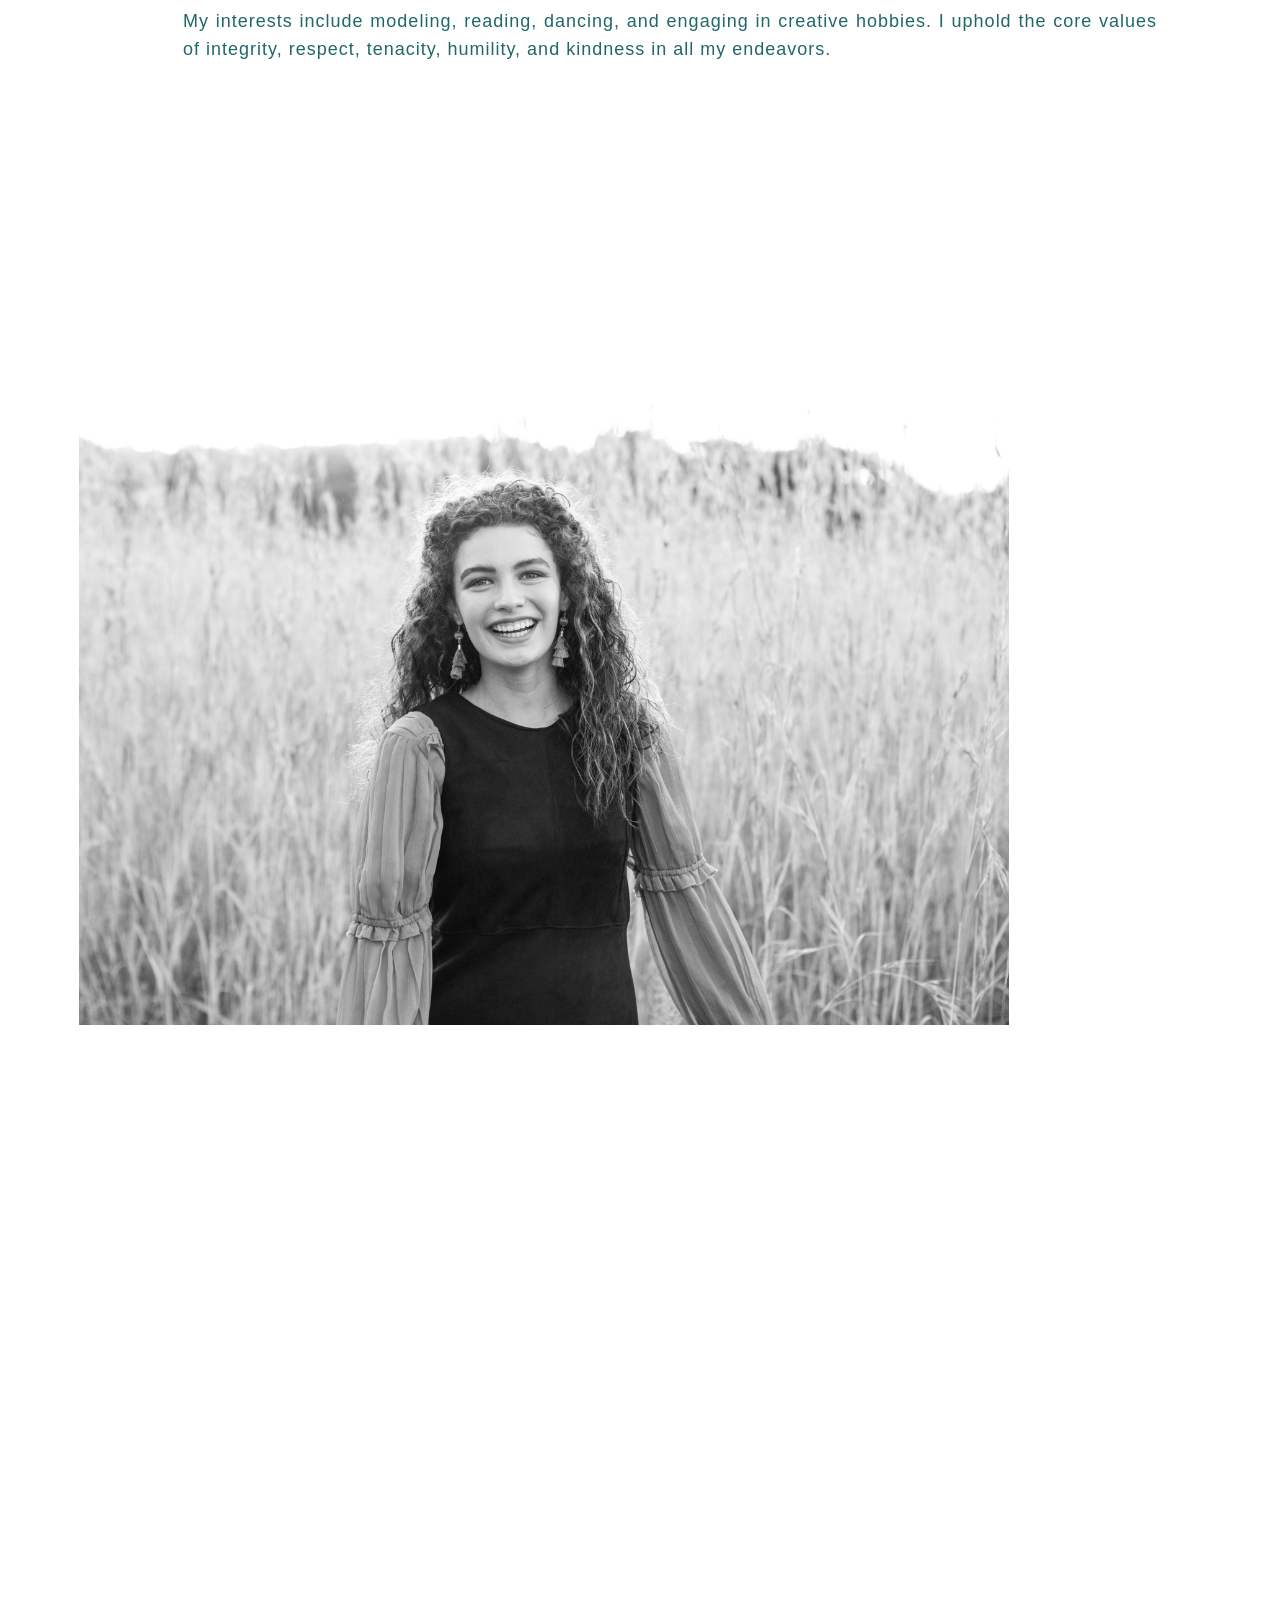
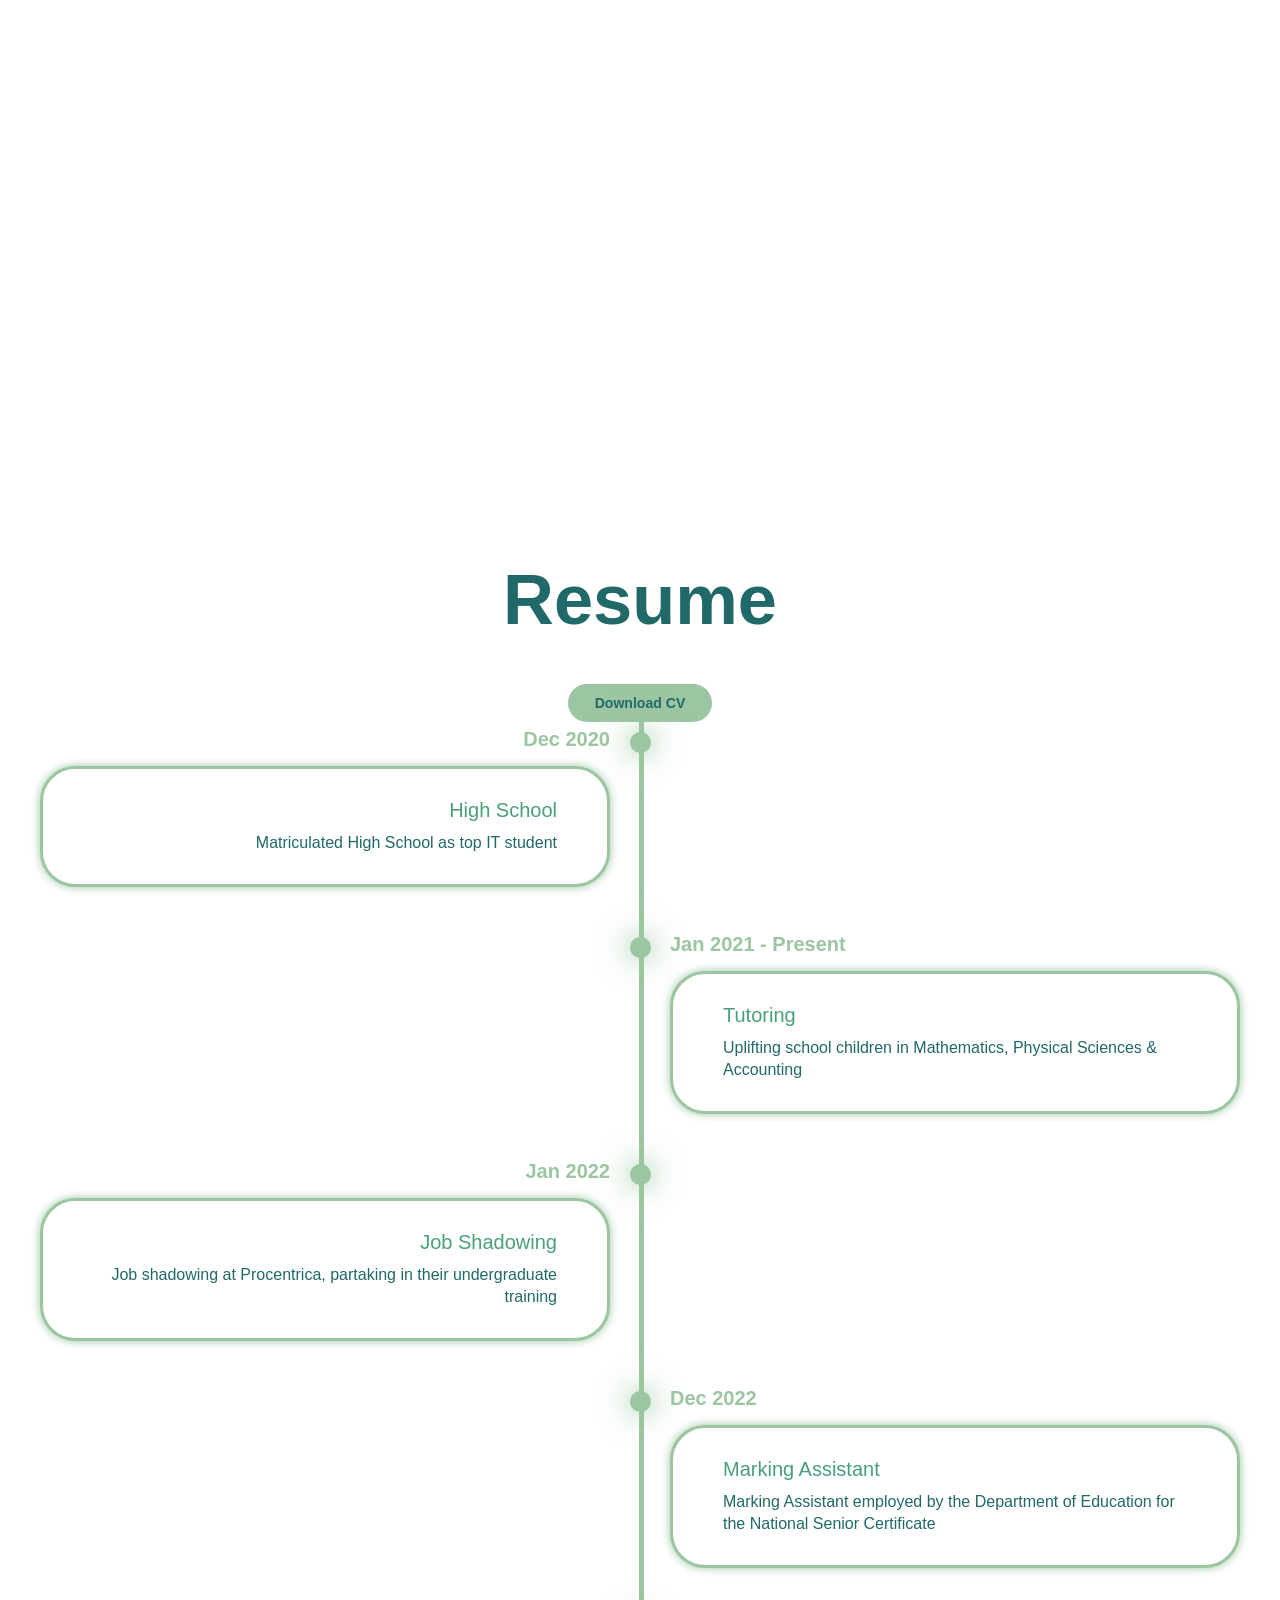
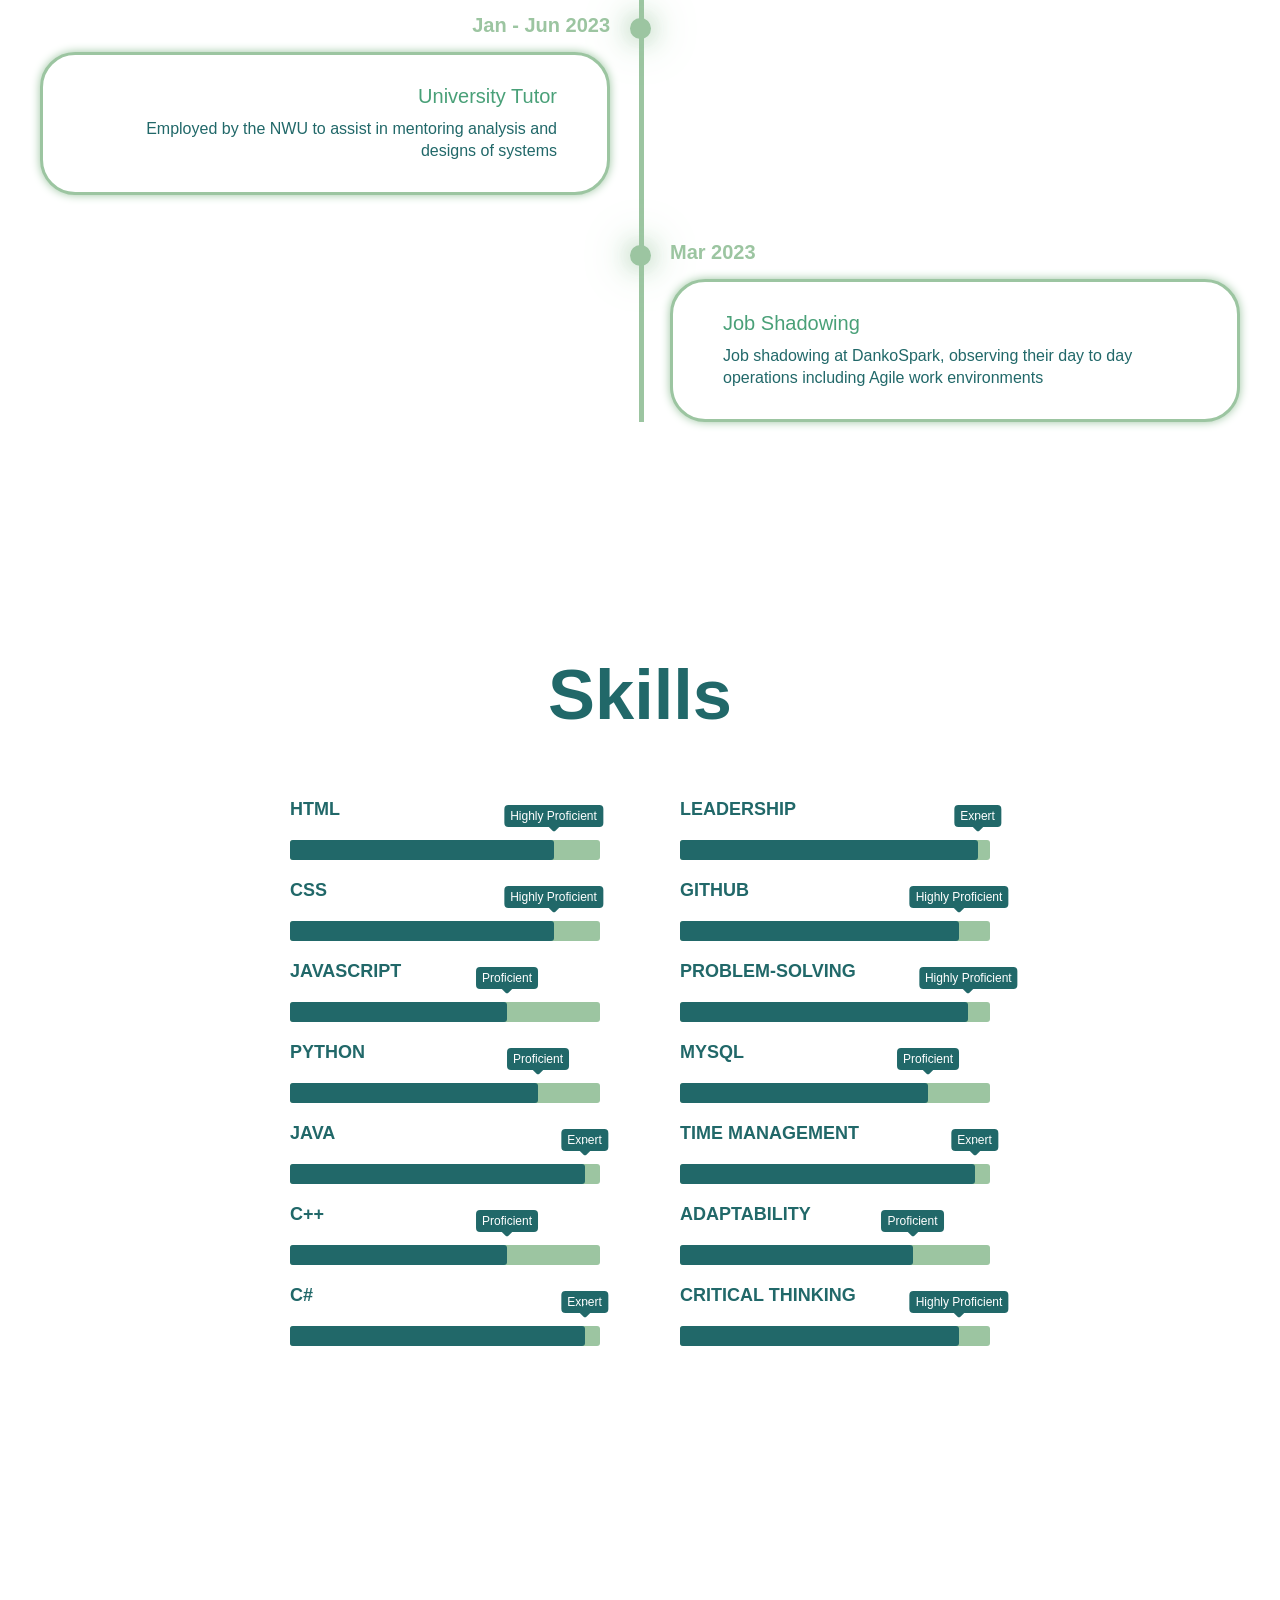
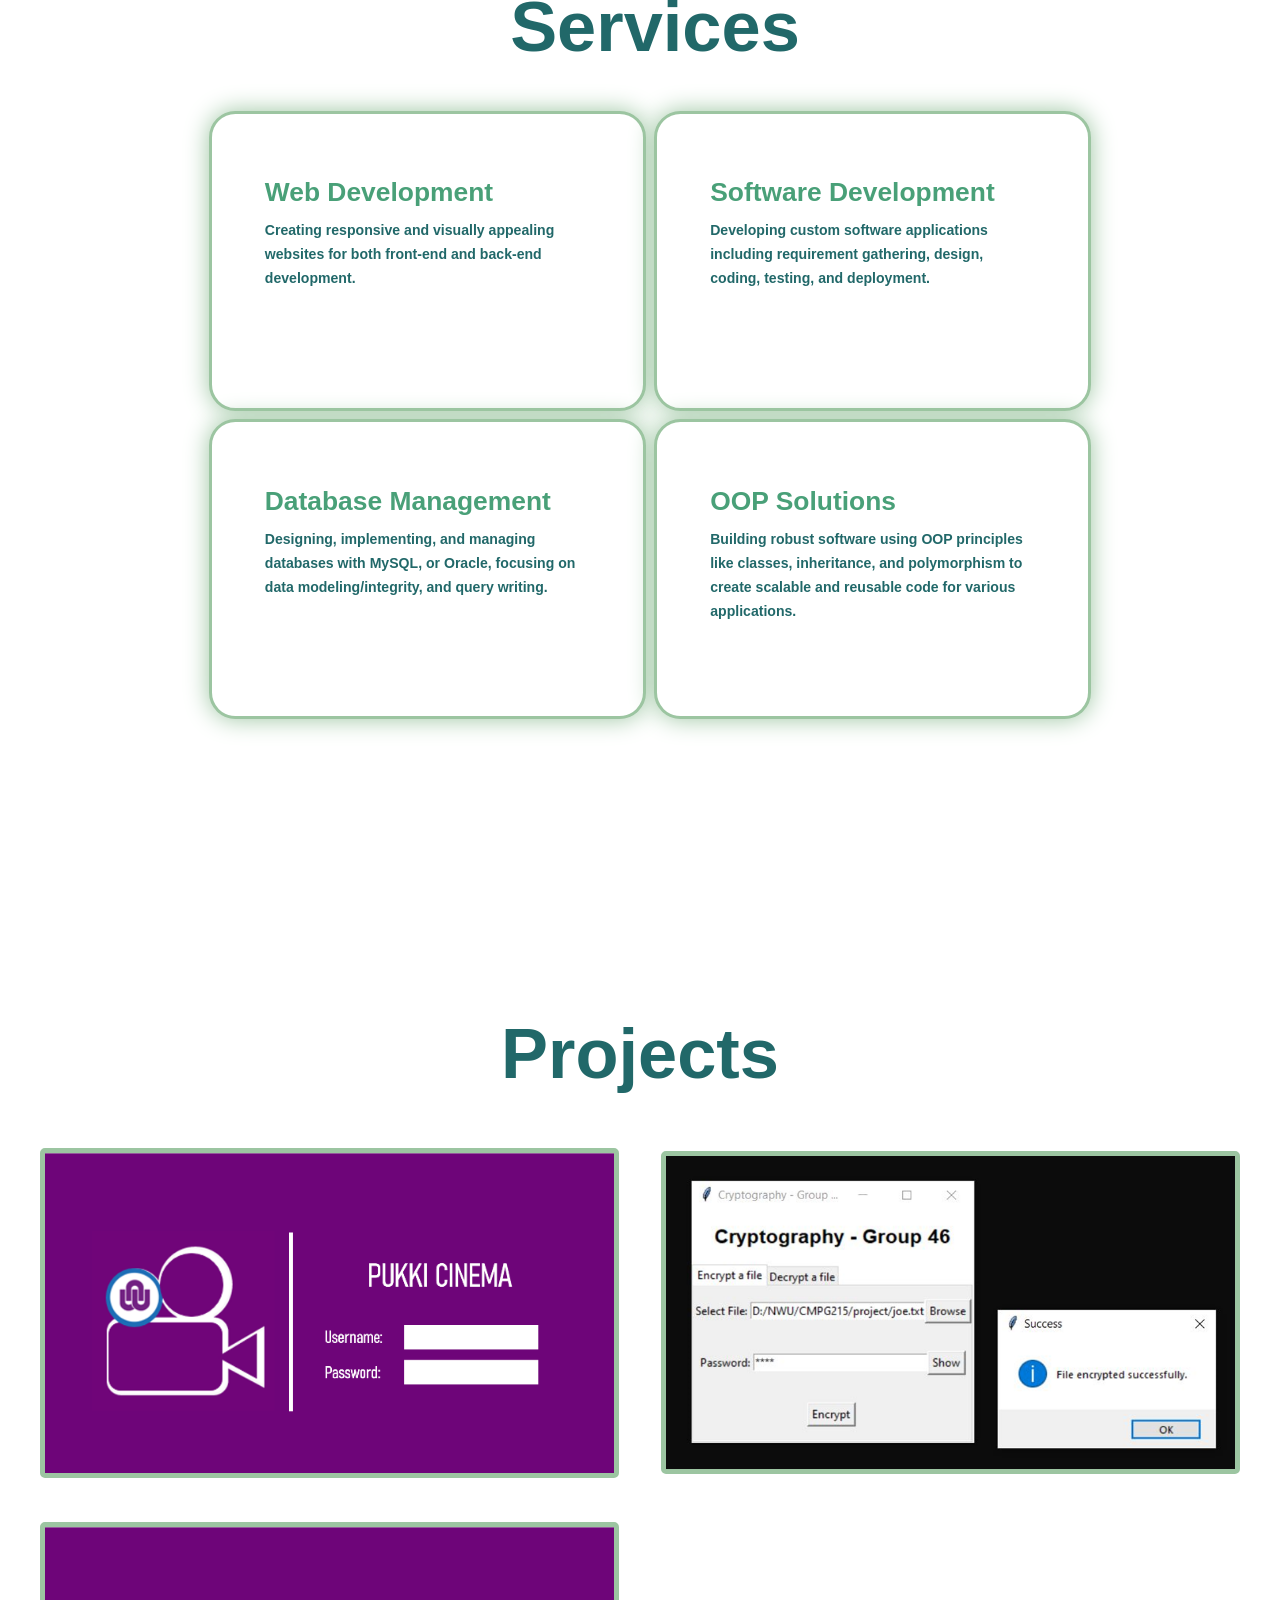
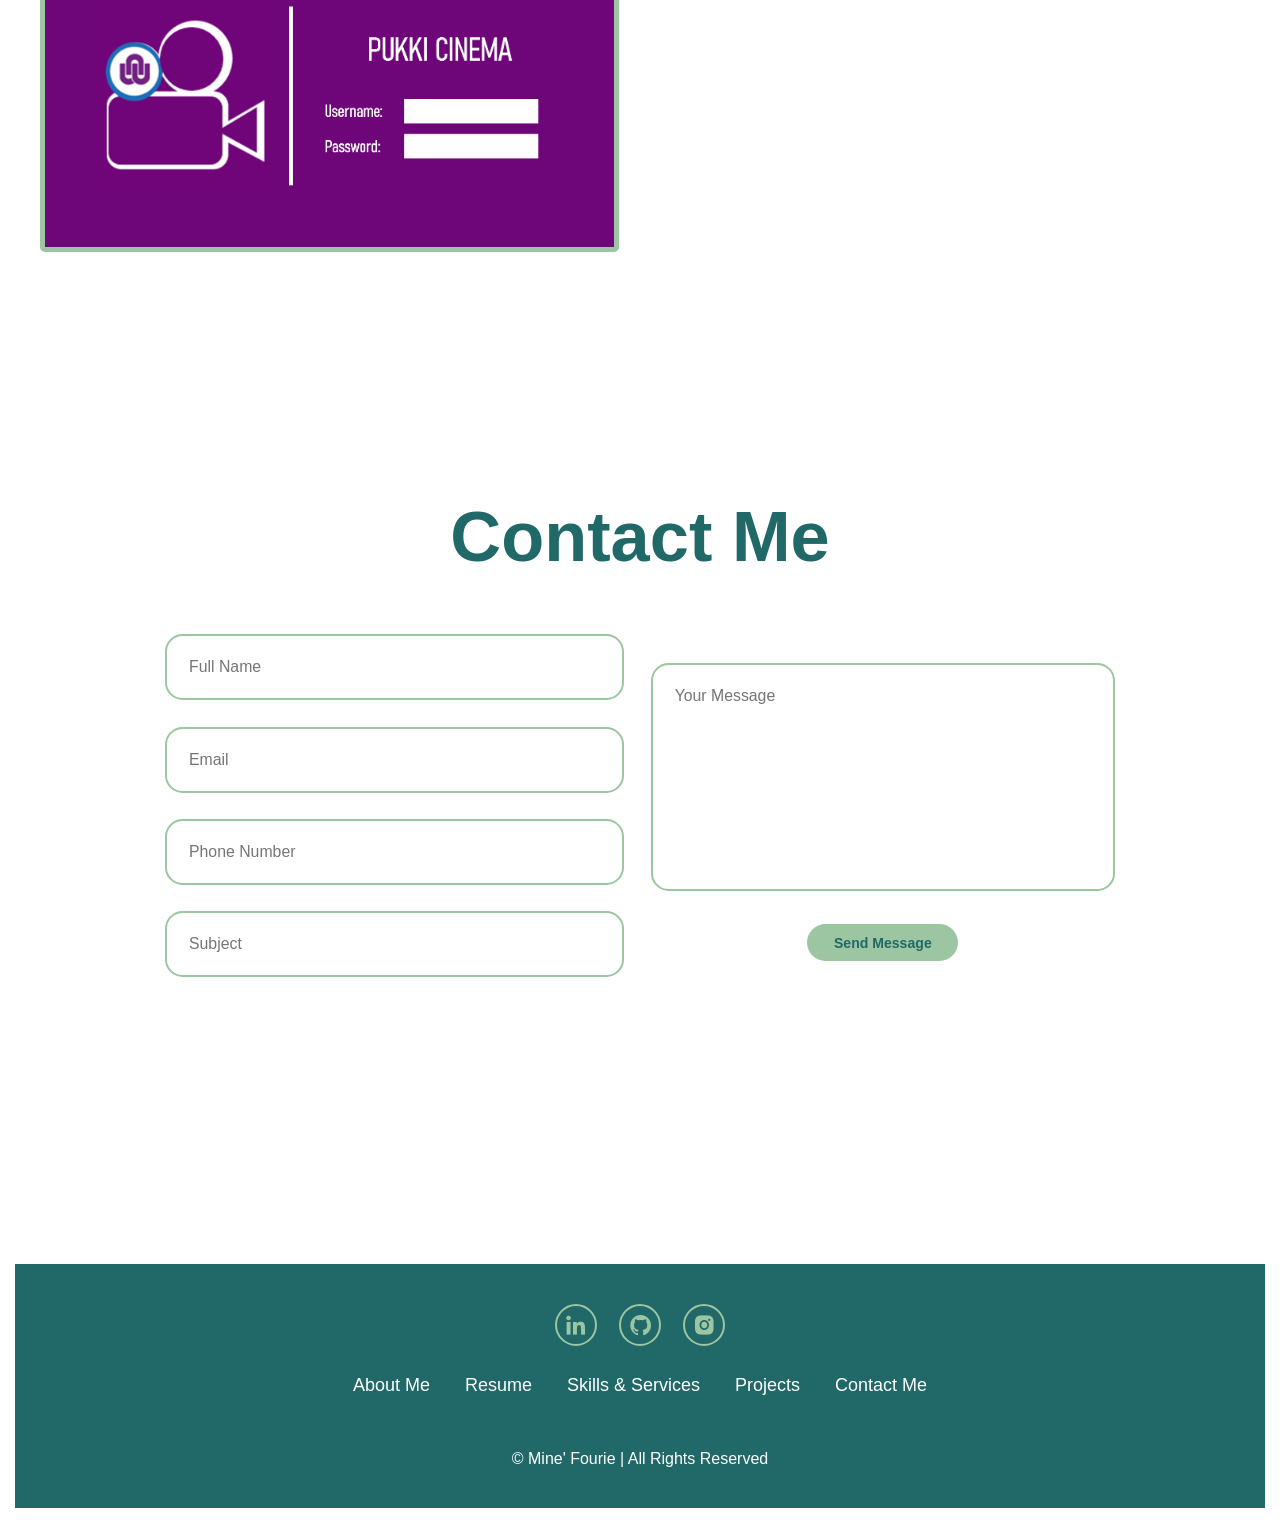
==== commit 34c0f369: "svg for smaller media" ====
--- a/index.html
+++ b/index.html
@@ -199,15 +199,44 @@
         </div>
     </div> 
 
+
+    
+
+
 </section>
 
 
+<!--NUWE DEEEEEEEEEEEEEEEEEEEEEEEEEEEL
+
+<div class="section">
+    <h1>Section 2</h1>
+    <div class="horizontal-scroll-section">
+        <div class="horizontal-scroll">
+            <div class="scroll-container">
+                <img src="image1.jpg" alt="Image 1">
+                <img src="image2.jpeg" alt="Image 2">
+                <img src="faith.jpg" alt="Image 3">
+            </div>
+        </div>
+    </div>
+     Add content for Section 2 -->
+</div>
+
+<!--NUWE DEEEEEEEEEEEEEEEEEEEEEEEEEEEL KLAAAAAAAAAAAAAAAAAAAAAr-->
+
+
+
 <!-- new code for horizontal scrolling  -->
 
-
+<!--REGTE DEEEEEEEEEEEEEEEEEEEEEEEEEEEEEEEEEEEEEEEEEL-->
     <div class="sticky_parent">
         <div class="sticky">
             <div class="scroll_section">
+            </div>
+        </div>
+    </div>
+
+
 <!--
 
                 <div class="grid-item about-text">
@@ -247,9 +276,7 @@
                     
                 </div> end about_container-->
 
-            </div>
-        </div>
-    </div>
+            
 
 
 <!--OLD ABOUT ME-->
--- a/style.css
+++ b/style.css
@@ -84,12 +84,40 @@
     background-image: url(image1.jpg);
 }
 
-
-
-
-
-
-
+/*NNUUUUUUUUUUUUUUUUUUUUUUUUUWEEEEEEEEEEEEEEEEEEEEEEEEEEEEEEEEEEEE DEEEEEEEEEEEEEEEEEEEEEEEEEEEEL*/
+
+.section {
+    padding: 20px;
+    height: 100vh; /* Full viewport height */
+    box-sizing: border-box;
+}
+
+.horizontal-scroll-section {
+    height: 100vh; /* Ensure this section takes full viewport height */
+    position: relative;
+    overflow: hidden;
+}
+
+.horizontal-scroll {
+    height: 100%;
+    overflow: hidden;
+    white-space: nowrap;
+}
+
+.scroll-container {
+    display: flex;
+    height: 100%;
+    transition: transform 0.2s ease-out;
+}
+
+.scroll-container img {
+    width: 100vw; /* Each image takes full viewport width */
+    height: auto;
+    display: block;
+}
+
+
+/*NNUUUUUUUUUUUUUUUUUUUUUUUUUWEEEEEEEEEEEEEEEEEEEEEEEEEEEEEEEEEEEE DEEEEEEEEEEEEEEEEEEEEEEEEEEEEL klaaaaaaaaaaaaaaaaaaar*/
 
 
 
@@ -97,7 +125,7 @@
 
 
 .sticky_parent{
-    height: 150vh;
+    height: 200vh;
 }
 .sticky{
     overflow: hidden;
@@ -106,10 +134,10 @@
     height: 100vh;
 }
 .scroll_section{
-    position: absolute;
+    position: relative;
     top: 0;
     height: 100%;
-    width: calc(100vw * 4); /*was 2*/
+    width: calc(100vw * 2); /*was 2*/
     will-change: transform;
     display: flex;
     justify-content: flex-start;
@@ -125,6 +153,7 @@
     width: auto;
     object-fit: cover;
     object-position: center;   
+    padding-right: 30vw;
 }
 /*
 .about-img img:first-of-type {
@@ -415,7 +444,7 @@
     margin: 5rem 0;
 }
 .about{
-    margin-top: 80vh;
+    margin-top: 0;
     min-height: 100vh;
     width: 100%;
     padding: 78px 0px;
@@ -426,6 +455,7 @@
     text-align: center;
     align-items: center;
     align-content: center;
+    
 }
 .about h2{
     margin-top: 5rem;
@@ -1022,9 +1052,29 @@
         color: var(--second-bg-color);
     }
     .home{
+        flex-direction: column;
+        gap: 3rem;
+        /*
         flex-direction: column-reverse;
         margin: 5rem 4rem;
-    }
+        */
+    }
+    .svg-content{
+        margin-top: 0;
+        padding-top: 160px;
+        padding-left: 120px;
+        display: flex;
+        justify-content: center;
+        align-items: center;
+        width: 100%;
+        height: auto;
+    }
+    .home-content, .svg-content{
+        flex: none;
+    }
+
+
+
     .home-content h3{
         font-size: 2.6rem;
     }
@@ -1038,6 +1088,17 @@
     }
     .home-img img{
         width: 56vw;
+    }
+
+    .about-text-item {
+        text-align: center;
+        padding-left: none;
+        margin-left: none;
+        padding-right: 5vw;
+    }
+    .grid-item p{
+        text-align: center;
+        padding-right: 5vw;
     }
 
     .skills-columns {
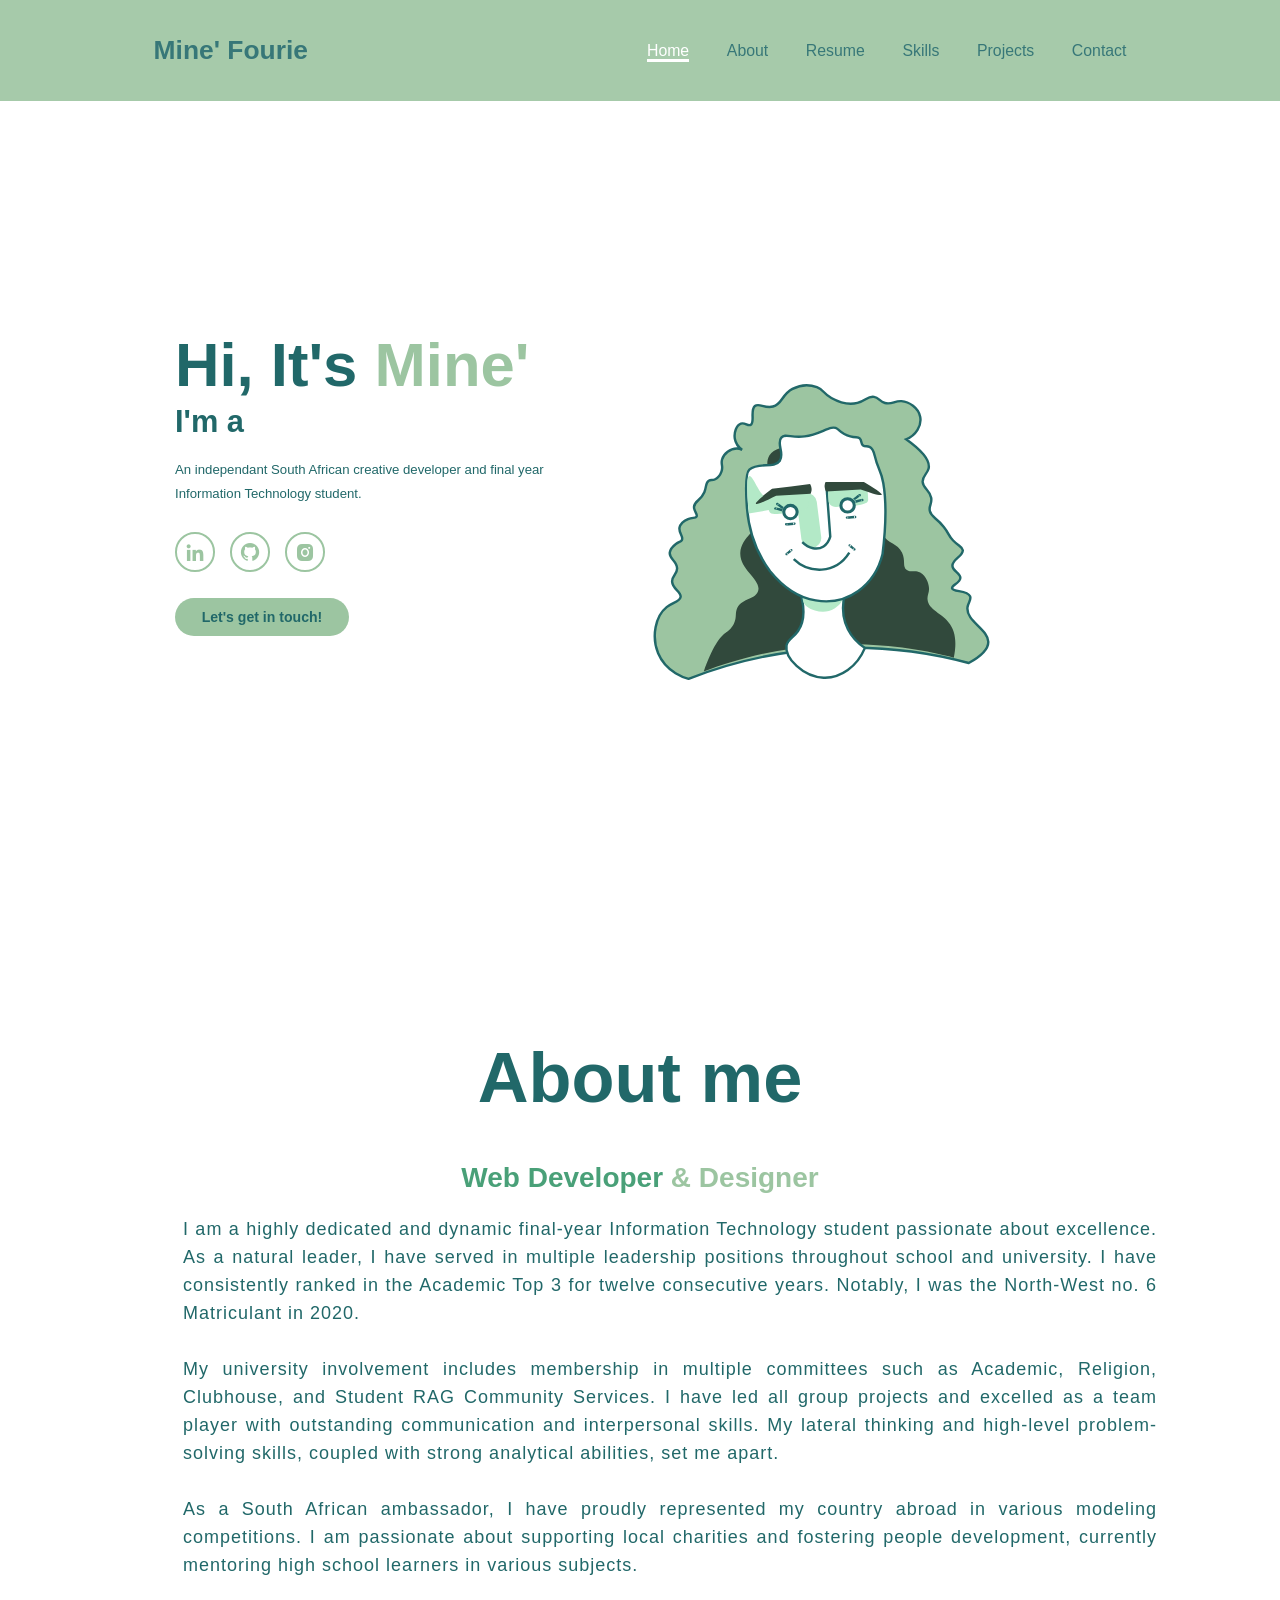
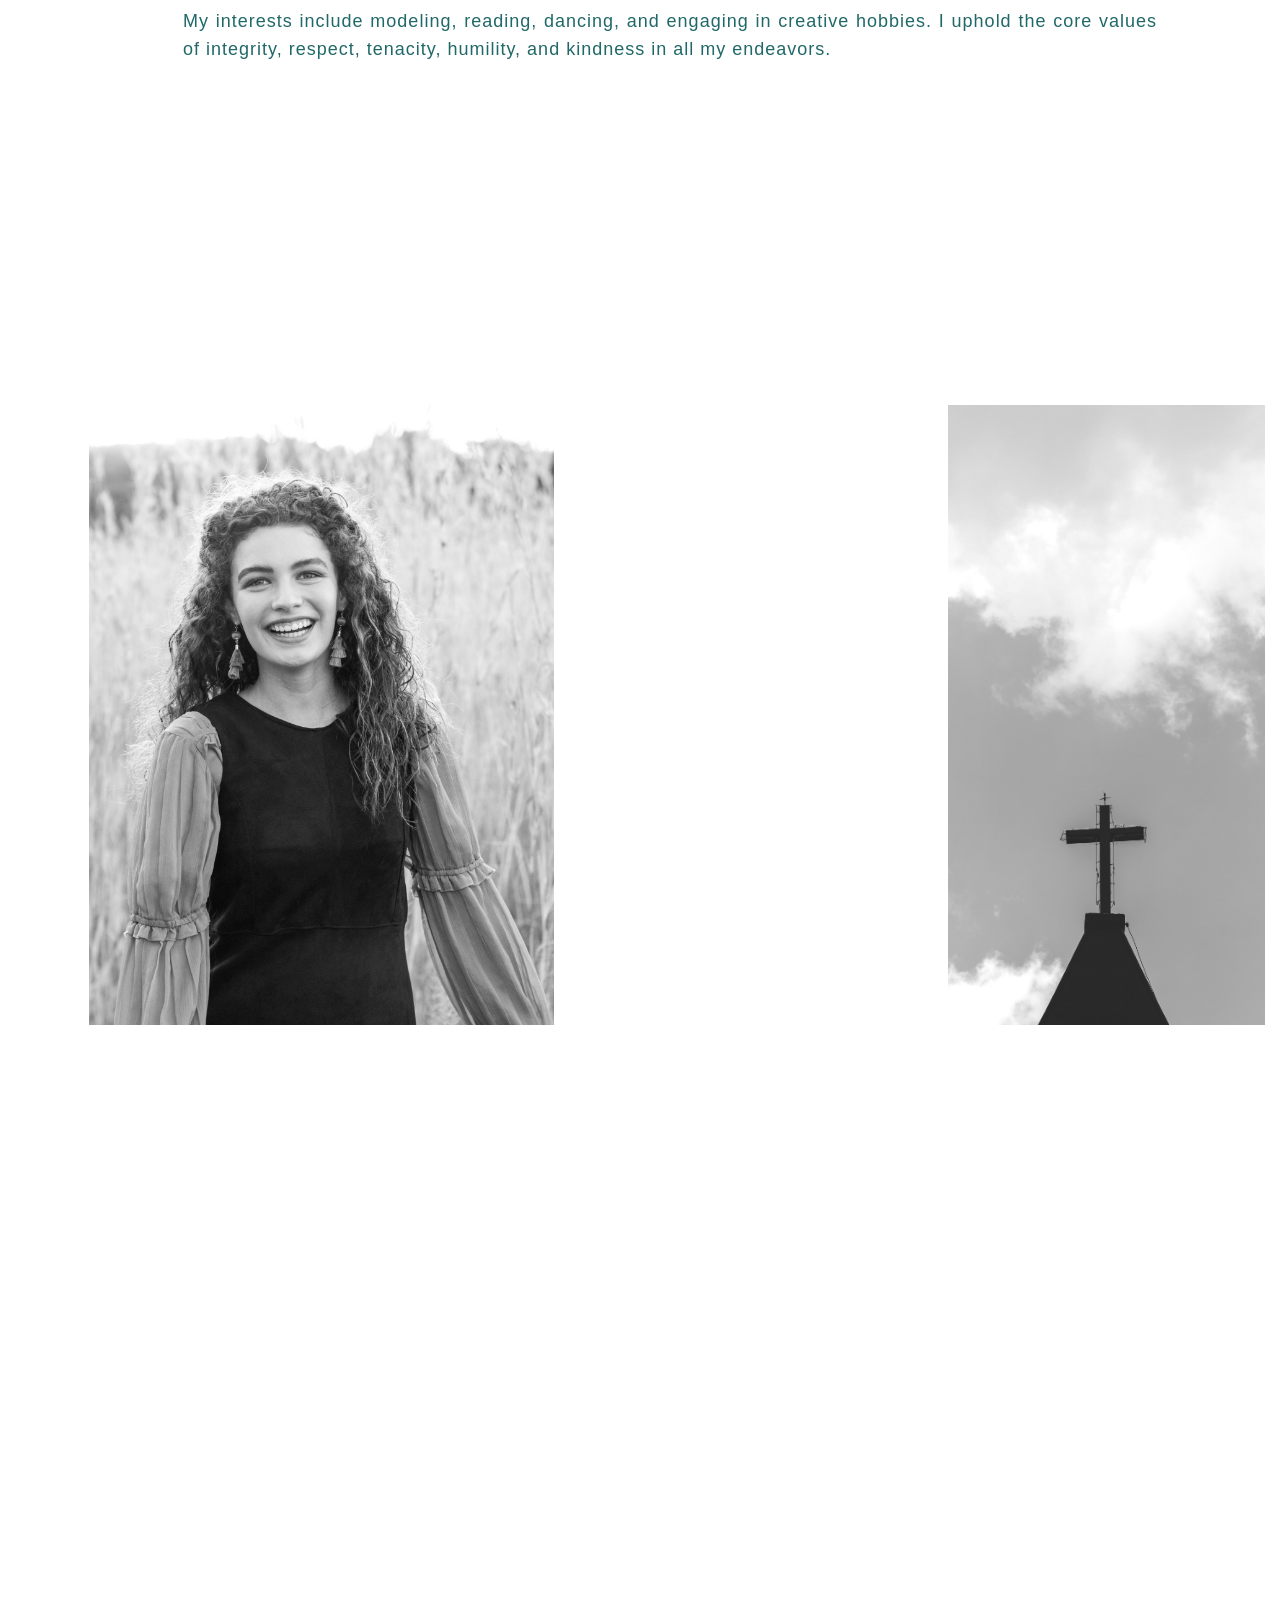
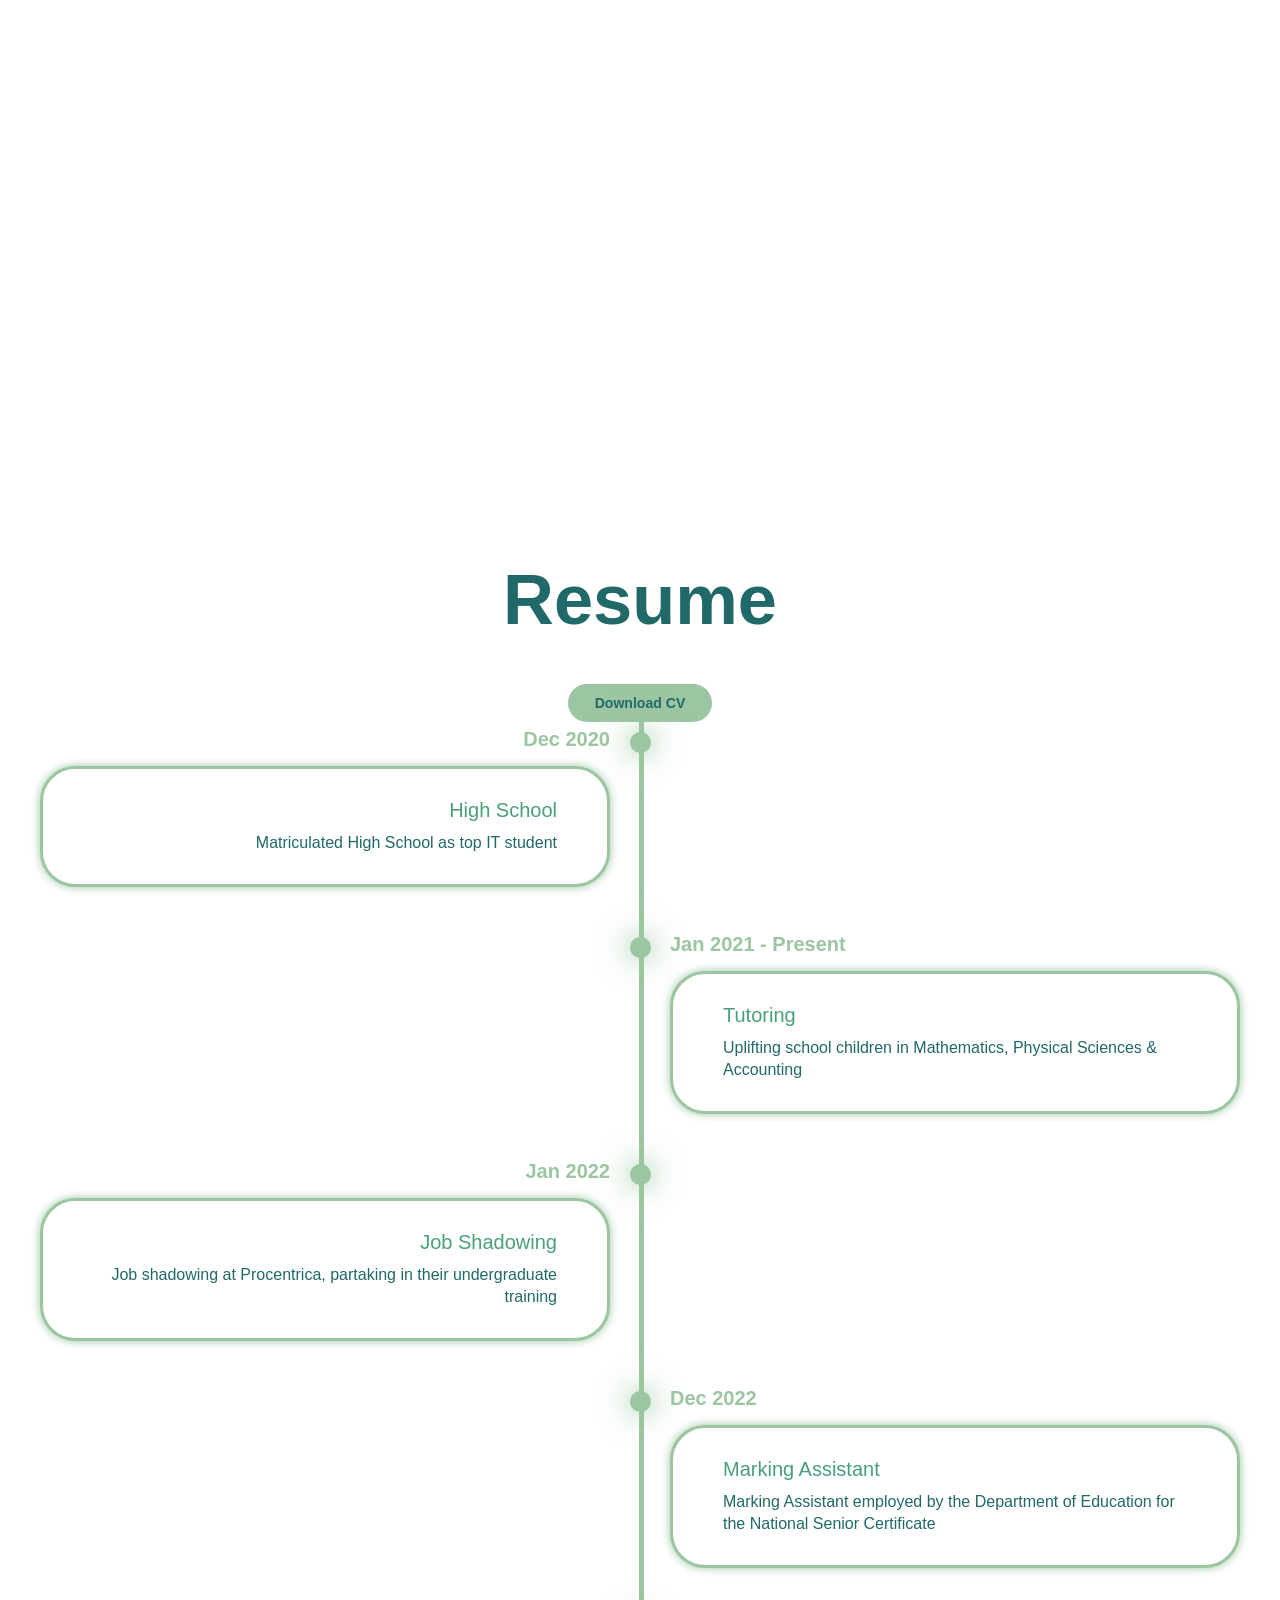
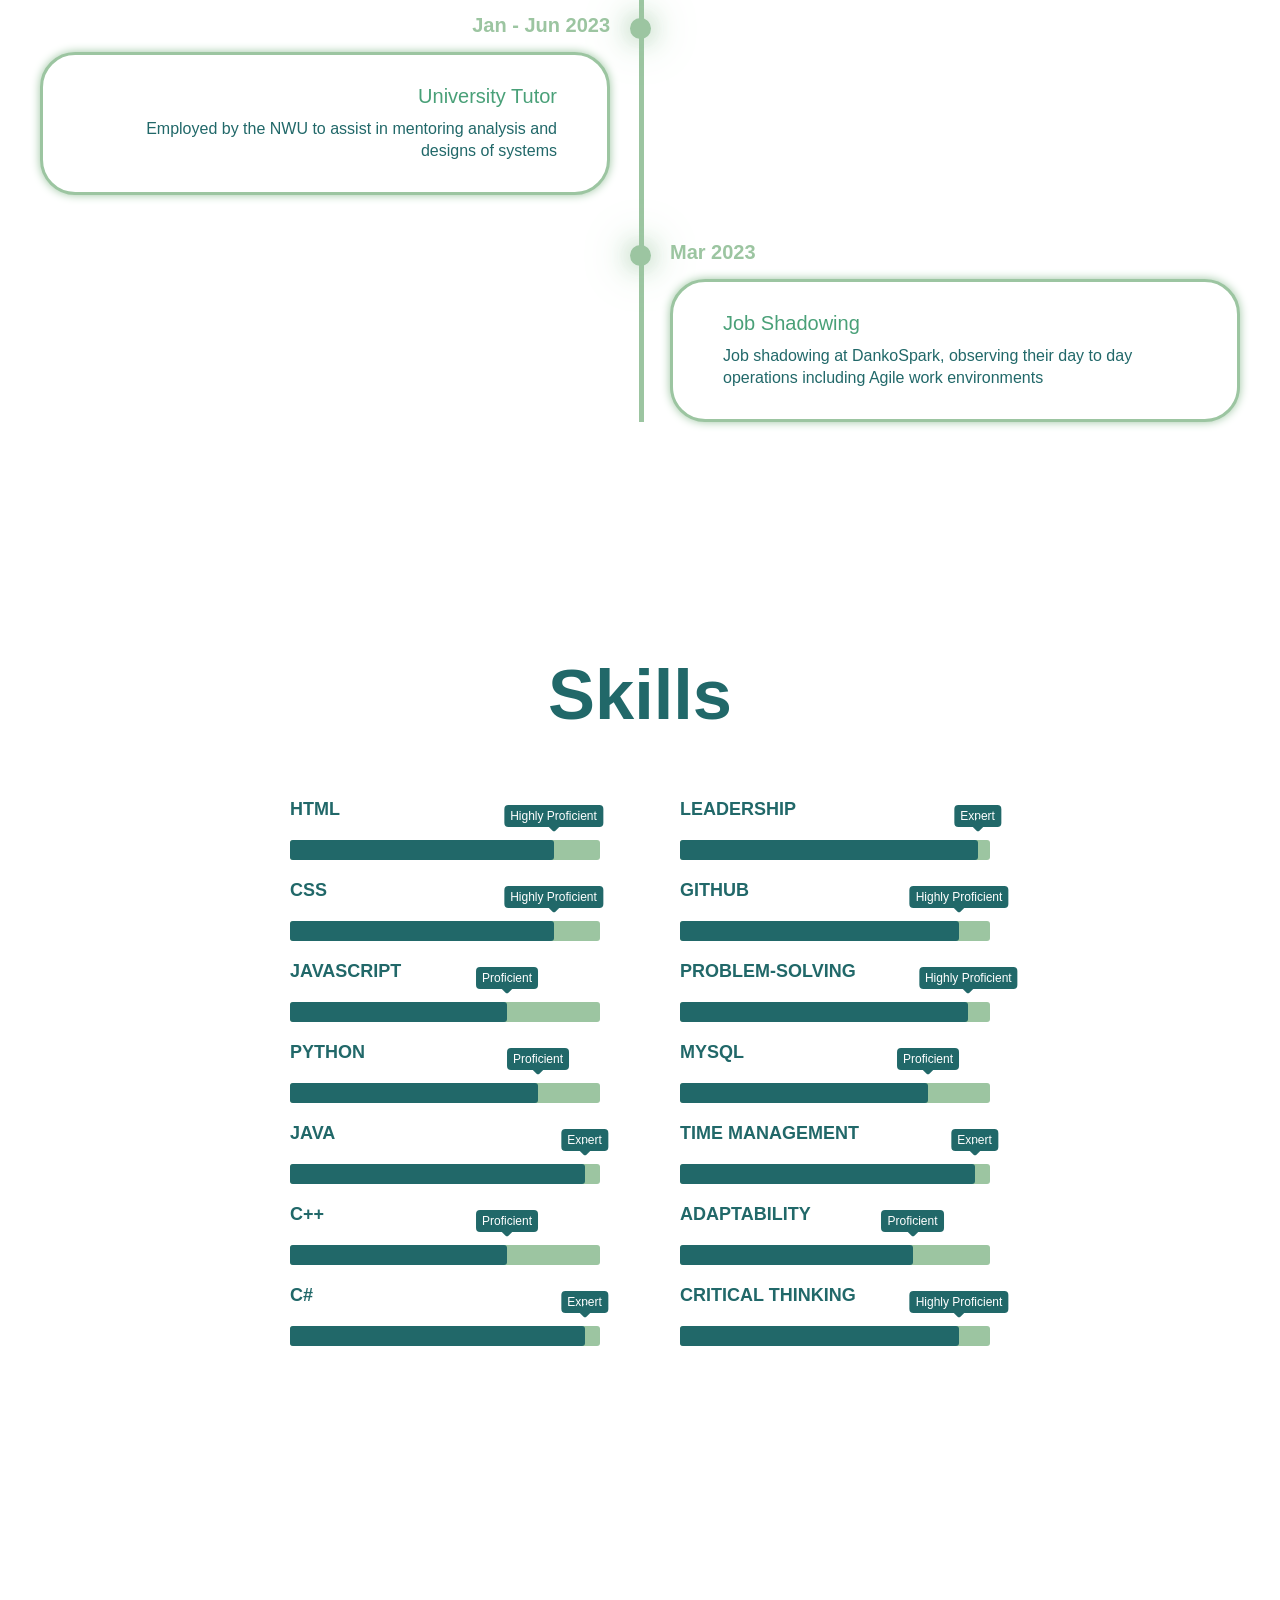
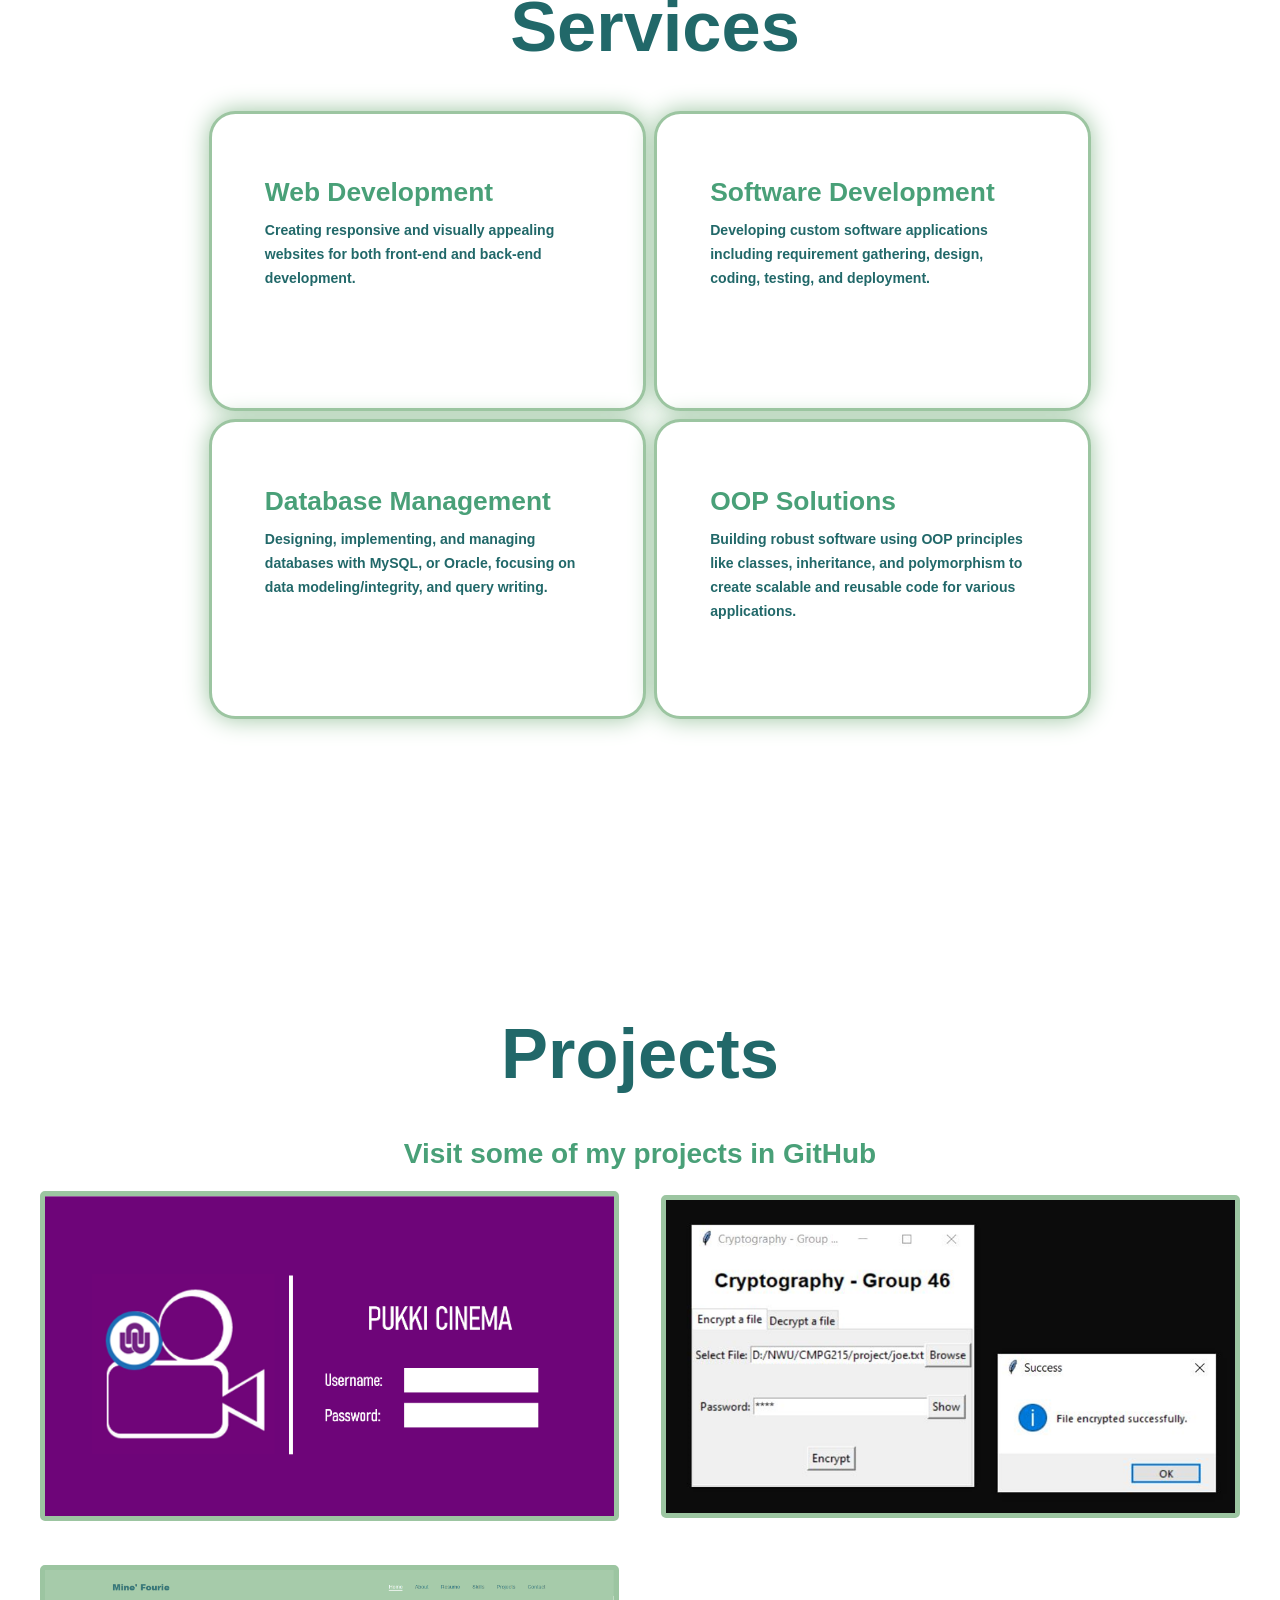
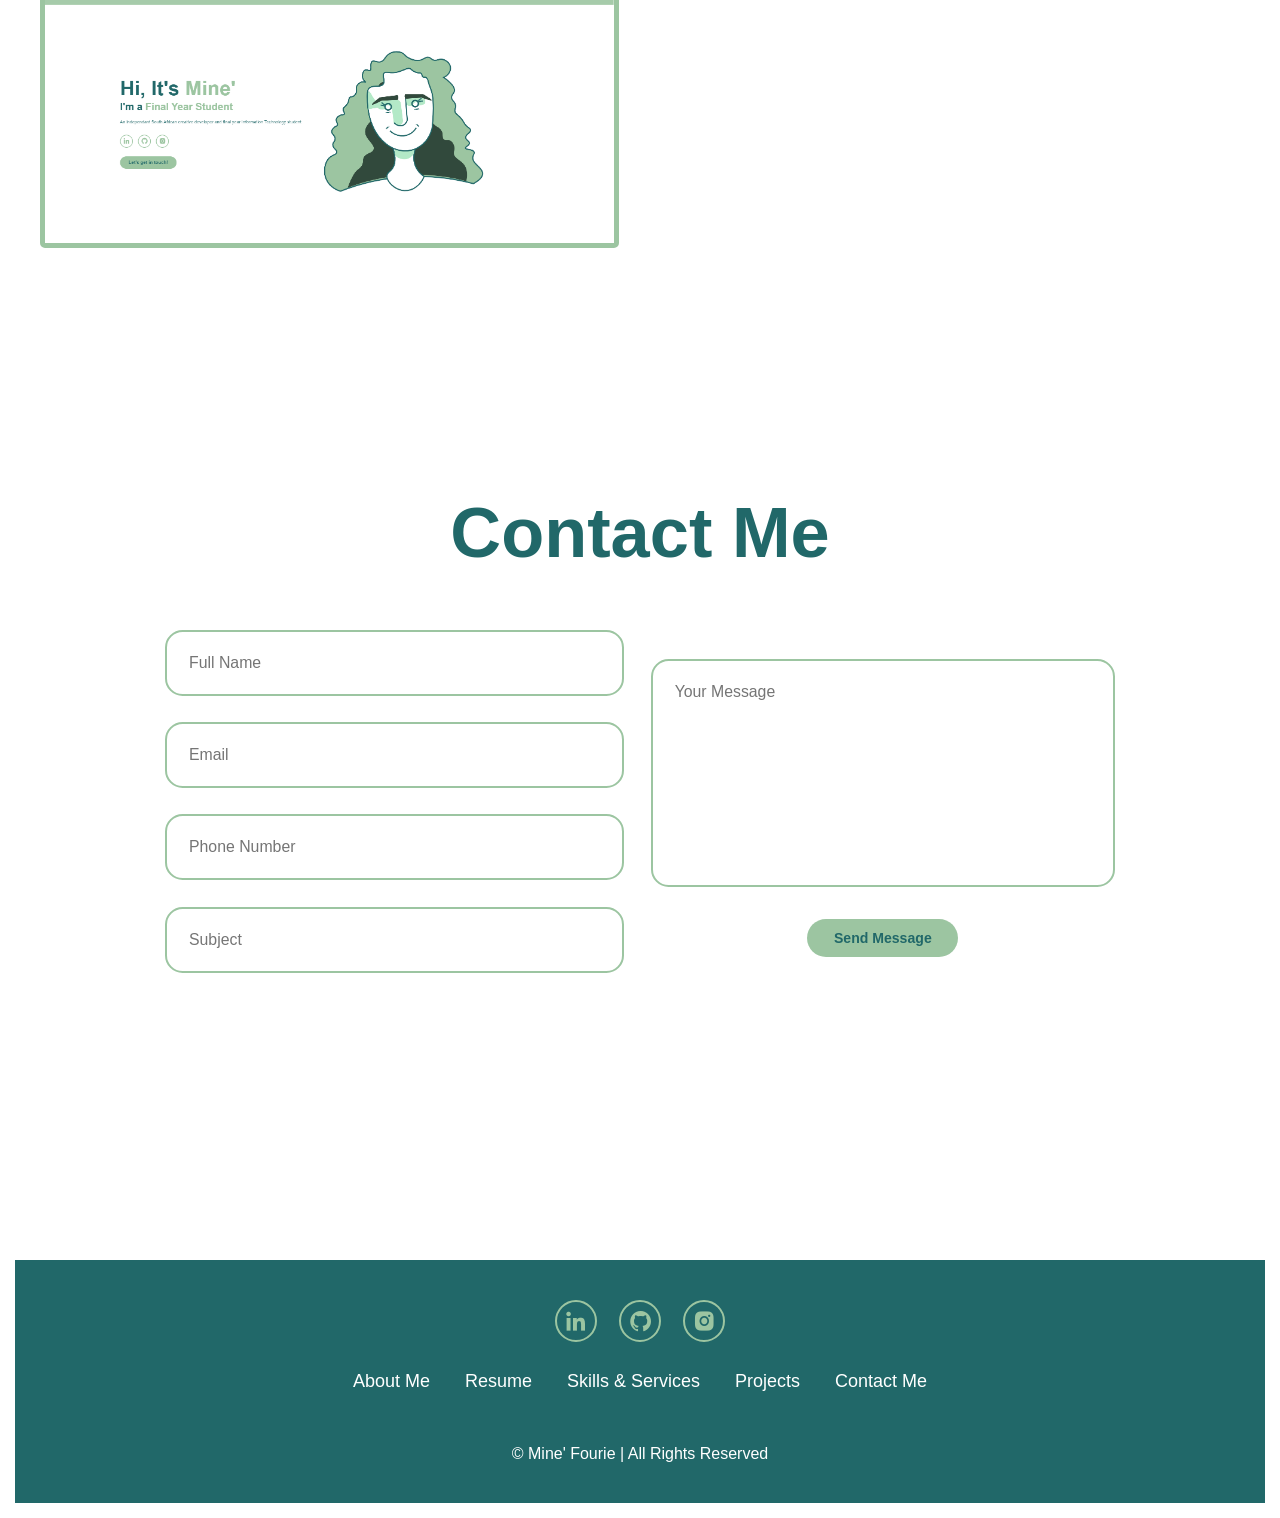
==== commit 14089d89: "small deivces" ====
--- a/index.html
+++ b/index.html
@@ -331,7 +331,7 @@
     <section class="resume" id="resume"> 
         <h2 class="heading">Resume</h2>
 
-        <a href="Test1.pdf" download class="resume-btn">Download CV</a>
+        <a href="MFourie_CV.pdf" download class="resume-btn">Download CV</a>
 
         <div class="timeline-items">
 
@@ -562,6 +562,7 @@
     <section class="projects" id="projects">
 
         <h2 class="heading">Projects</h2>
+        <h5 class="about-text-item">Visit some of my projects in GitHub</h5>
 
         <div class="grid-container">
 
@@ -584,8 +585,8 @@
             </div>
 
             <div class="grid-item">
-                <a href="https://github.com/fouriemine/Pukki_Cinema_V2" target="_blank">
-                    <img src="img-pukki.png" alt="Pukki Cinema">
+                <a href="https://github.com/fouriemine/github-portfolio" target="_blank">
+                    <img src="portfolio.png" alt="Portfolio">
                     <div class="overlay">
                         <div class="overlay-text">Responsive Website Portfolio</div>
                     </div>
--- a/style.css
+++ b/style.css
@@ -143,14 +143,17 @@
     justify-content: flex-start;
     align-items: center;
     padding: 0 5vw;
+    padding-right: 20px;
     
 }
+
 .scroll_section img{
     padding-top: 100px;
-    padding-right: 10px;
+    padding-left: 10px;
+    padding-right: 0;
     /*width: 400px;*/
     height: 80%;
-    width: auto;
+    width: auto; /*auto gewees*/
     object-fit: cover;
     object-position: center;   
     padding-right: 30vw;
@@ -967,8 +970,14 @@
     font-size: 16px;
     color: white;
 }
-
-@media(max-width:1285px){
+/*1285*/
+@media(max-width:1500px){
+    html, body {
+        overflow-x: hidden;
+        margin: 0;
+        padding: 0;
+        width: 100%;
+    }
     html{
         font-size: 55%;
     }
@@ -983,6 +992,12 @@
 }
 
 @media (max-width:991px) {
+    html, body {
+        overflow-x: hidden;
+        margin: 0;
+        padding: 0;
+        width: 100%;
+    }
     header{
         padding: 2rem 3%;
     }
@@ -1021,6 +1036,12 @@
 
 }
 @media(max-width:895px){
+    html, body {
+        overflow-x: hidden;
+        margin: 0;
+        padding: 0;
+        width: 100%;
+    }
     #menu-icon{
         display: block;
     }
@@ -1090,6 +1111,40 @@
         width: 56vw;
     }
 
+    /* ABOUT ME */
+
+    .sticky_parent{
+        height: 200vh;
+    }
+    .sticky{
+        overflow: hidden;
+        position: sticky;
+        top: 0;
+        height: 100vh;
+    }
+    .scroll_section{
+        position: relative;
+        top: 0;
+        height: 100%;
+        width: calc(100vw * 4); /*was 2*/
+        will-change: transform;
+        display: flex;
+        justify-content: flex-start;
+        align-items: center;
+        padding: 0 2vw;
+        
+    }
+    .scroll_section img{
+        padding-top: 50px;
+        padding-right: 10vw;
+        /*width: 400px;*/
+        height: 80%;
+        width: auto;
+        object-fit: cover;
+        object-position: center;   
+        padding-right: 30vw;
+    }
+
     .about-text-item {
         text-align: center;
         padding-left: none;
@@ -1116,13 +1171,6 @@
     .skill-bar {
         width: 100%;
     }
-    /* OU SERVICES
-    .services h2{
-        margin-bottom: 3rem;
-    }
-    .services-container{
-        grid-template-columns: repeat(1,1fr);
-    }*/
 
     .services {
         padding: 2rem 1rem; /* Adjust padding for smaller screens */
@@ -1190,6 +1238,64 @@
         box-sizing: border-box; /* Ensure padding and border are included in the width */
         padding-right: none;
         padding-left: none;
+
+    }
+
+    @media only screen and (max-width: 600px) {
+
+        html, body {
+            overflow-x: hidden;
+            margin: 0;
+            padding: 0;
+            width: 100%;
+        }
+        .container{
+            padding: 1rem;
+        }
+        p{
+            width: 90%;
+        }
+        img{
+            width: 70px;
+        }
+
+        .sticky_parent{
+            height: 200vh;
+        }
+        .sticky{
+            overflow: hidden;
+            position: sticky;
+            top: 0;
+            height: 100vh;
+
+        }
+        .scroll_section{
+            position: relative;
+            top: 0;
+            height: 100%;
+            width: calc(100vw * 2); /*was 2*/
+            will-change: transform;
+            display: flex;
+            justify-content: flex-start;
+            align-items: center;
+            padding: 0 5vw;
+            padding-right: 20px;
+            
+        }
+        
+        .scroll_section img{
+            padding-top: 0;
+            padding-left: 10px;
+            padding-right: 0;
+            /*width: 400px;*/
+            height: 70%;
+            width: auto; /*auto gewees*/
+            object-fit: cover;
+            object-position: center;   
+            padding-right: 30vw;
+        }
+
+
 
     }
 }
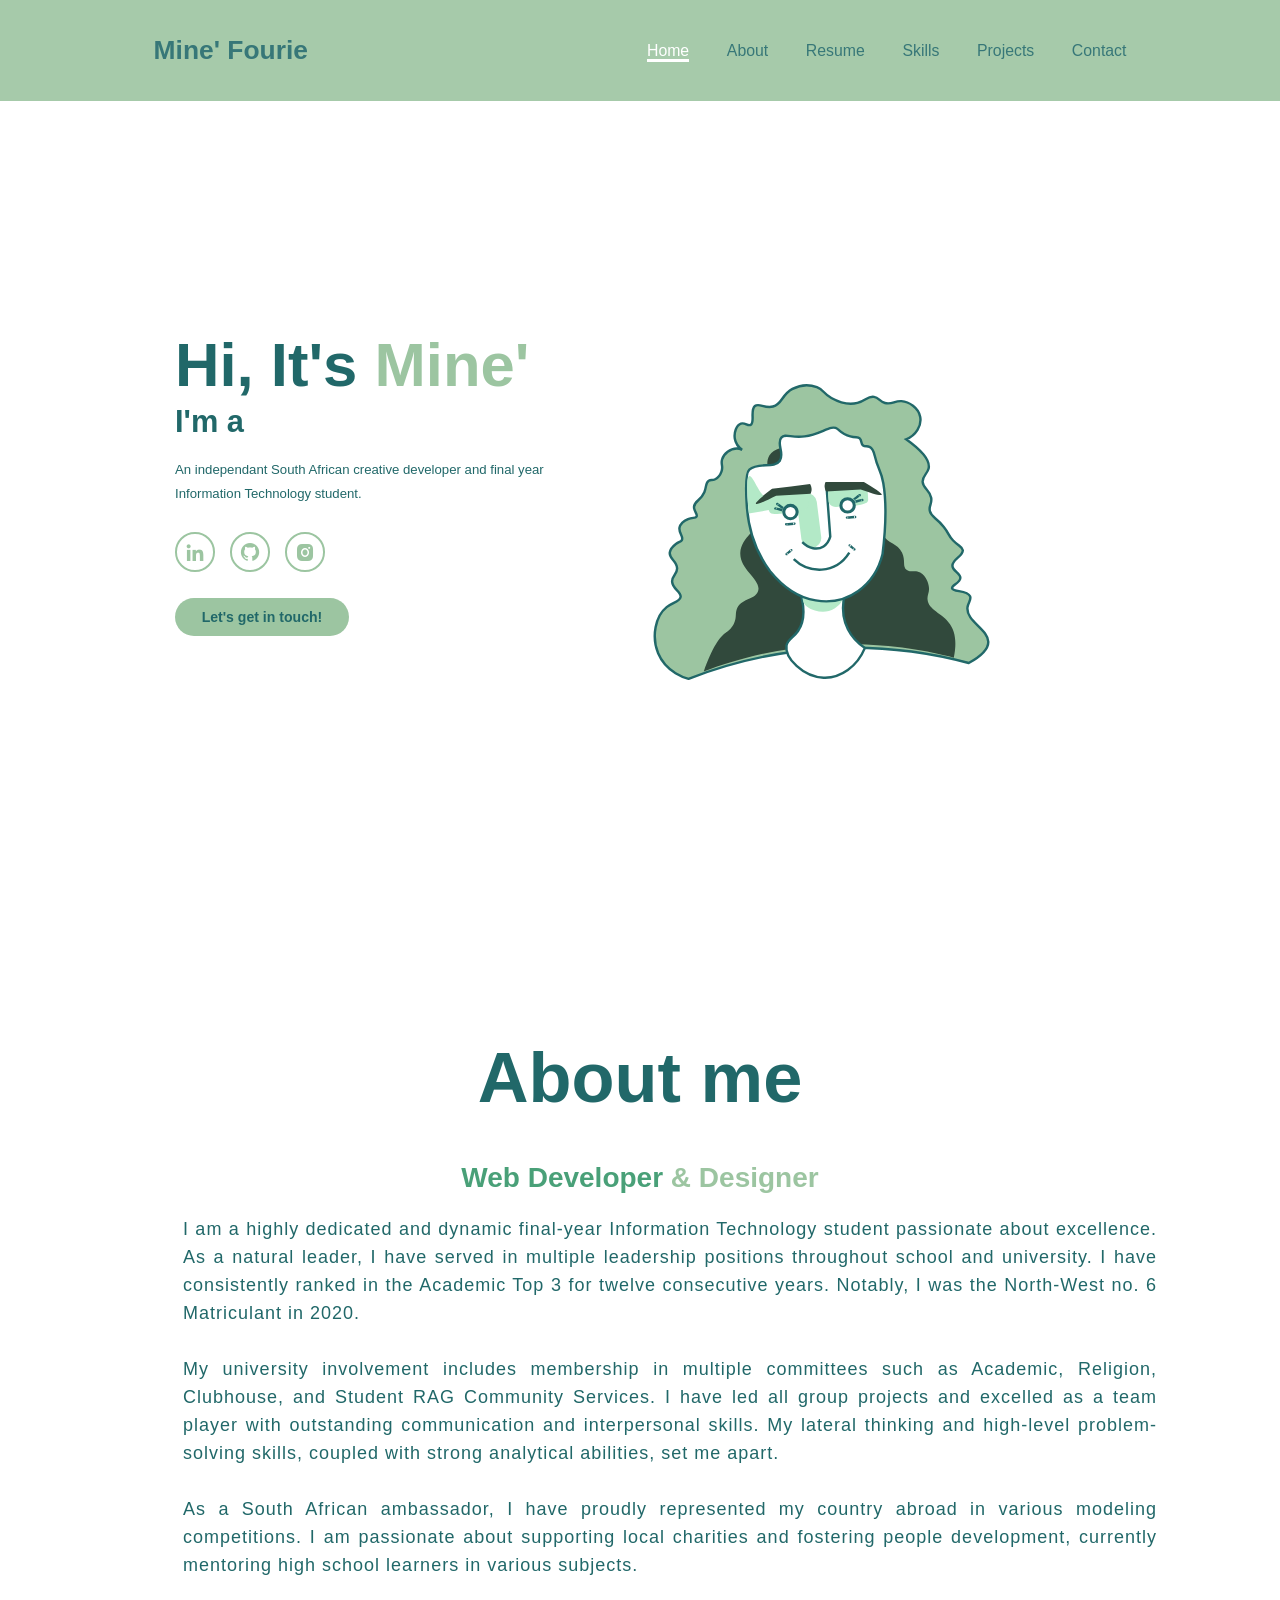
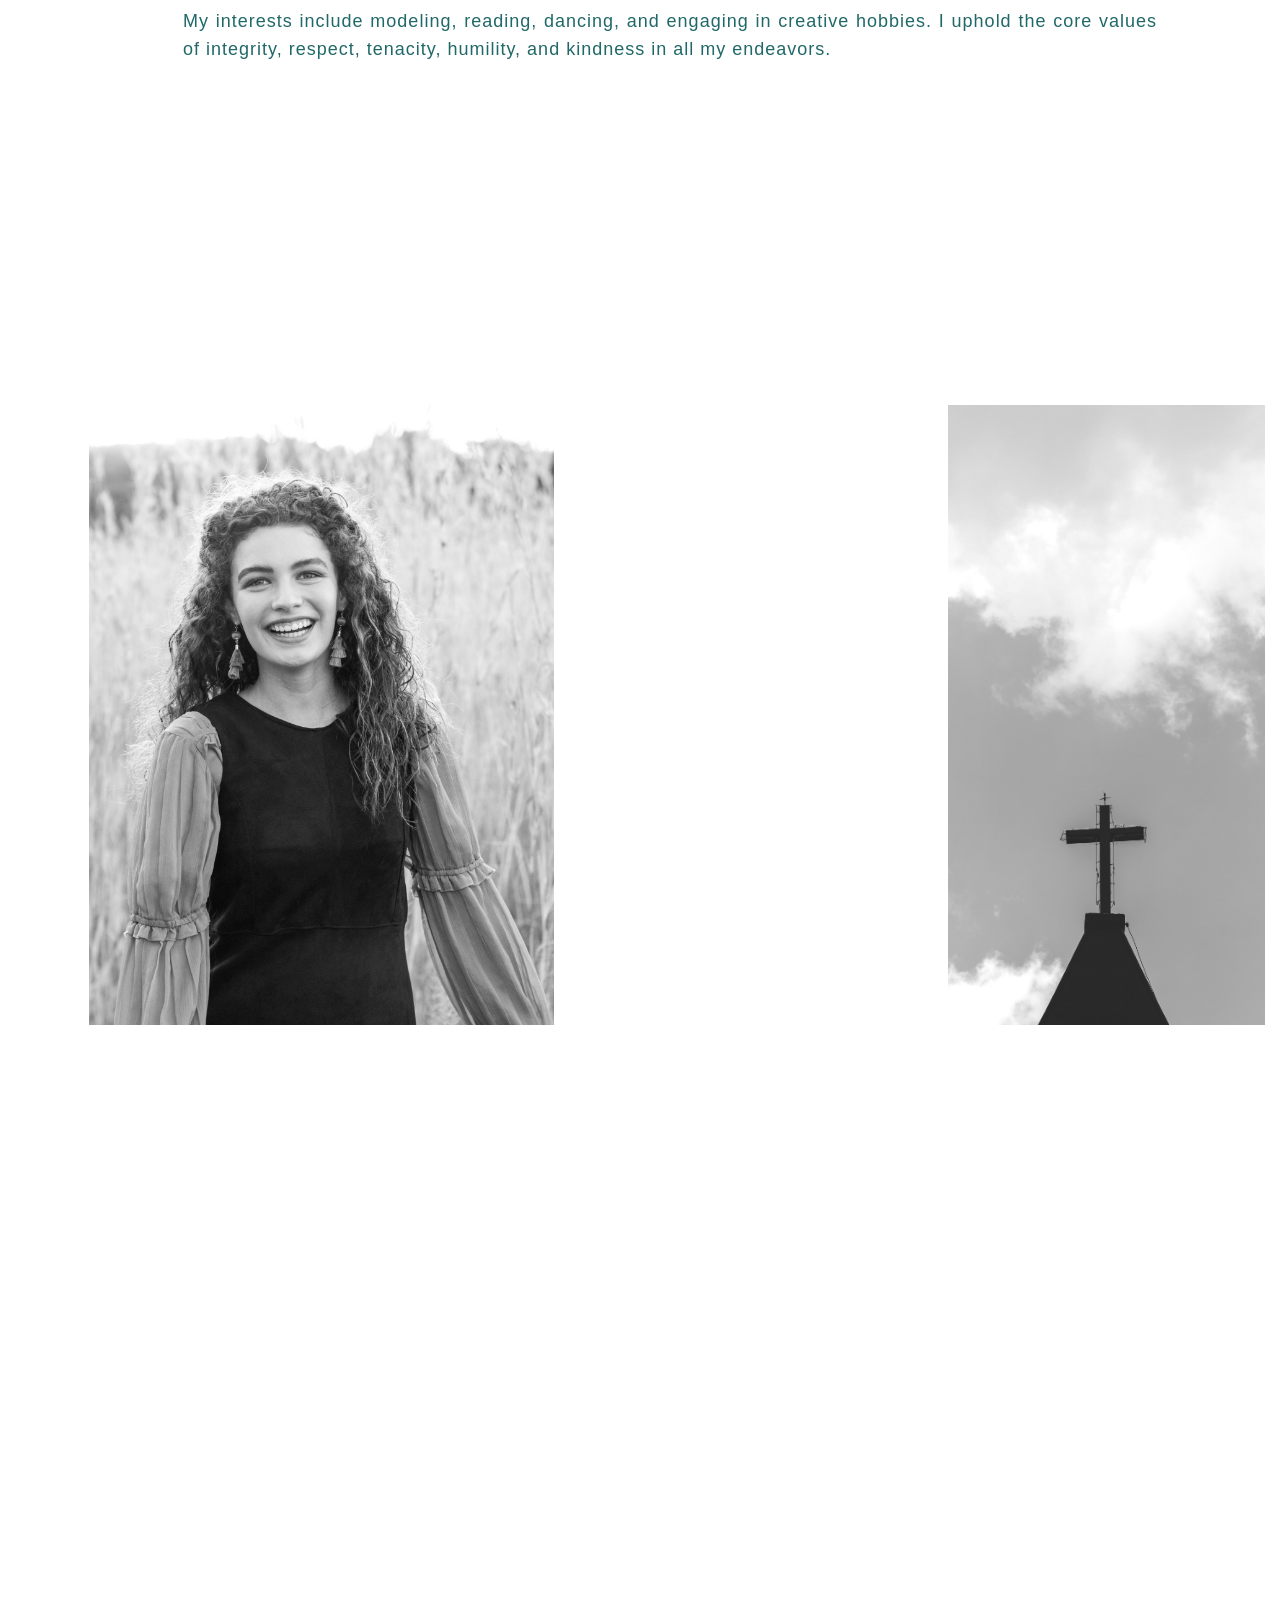
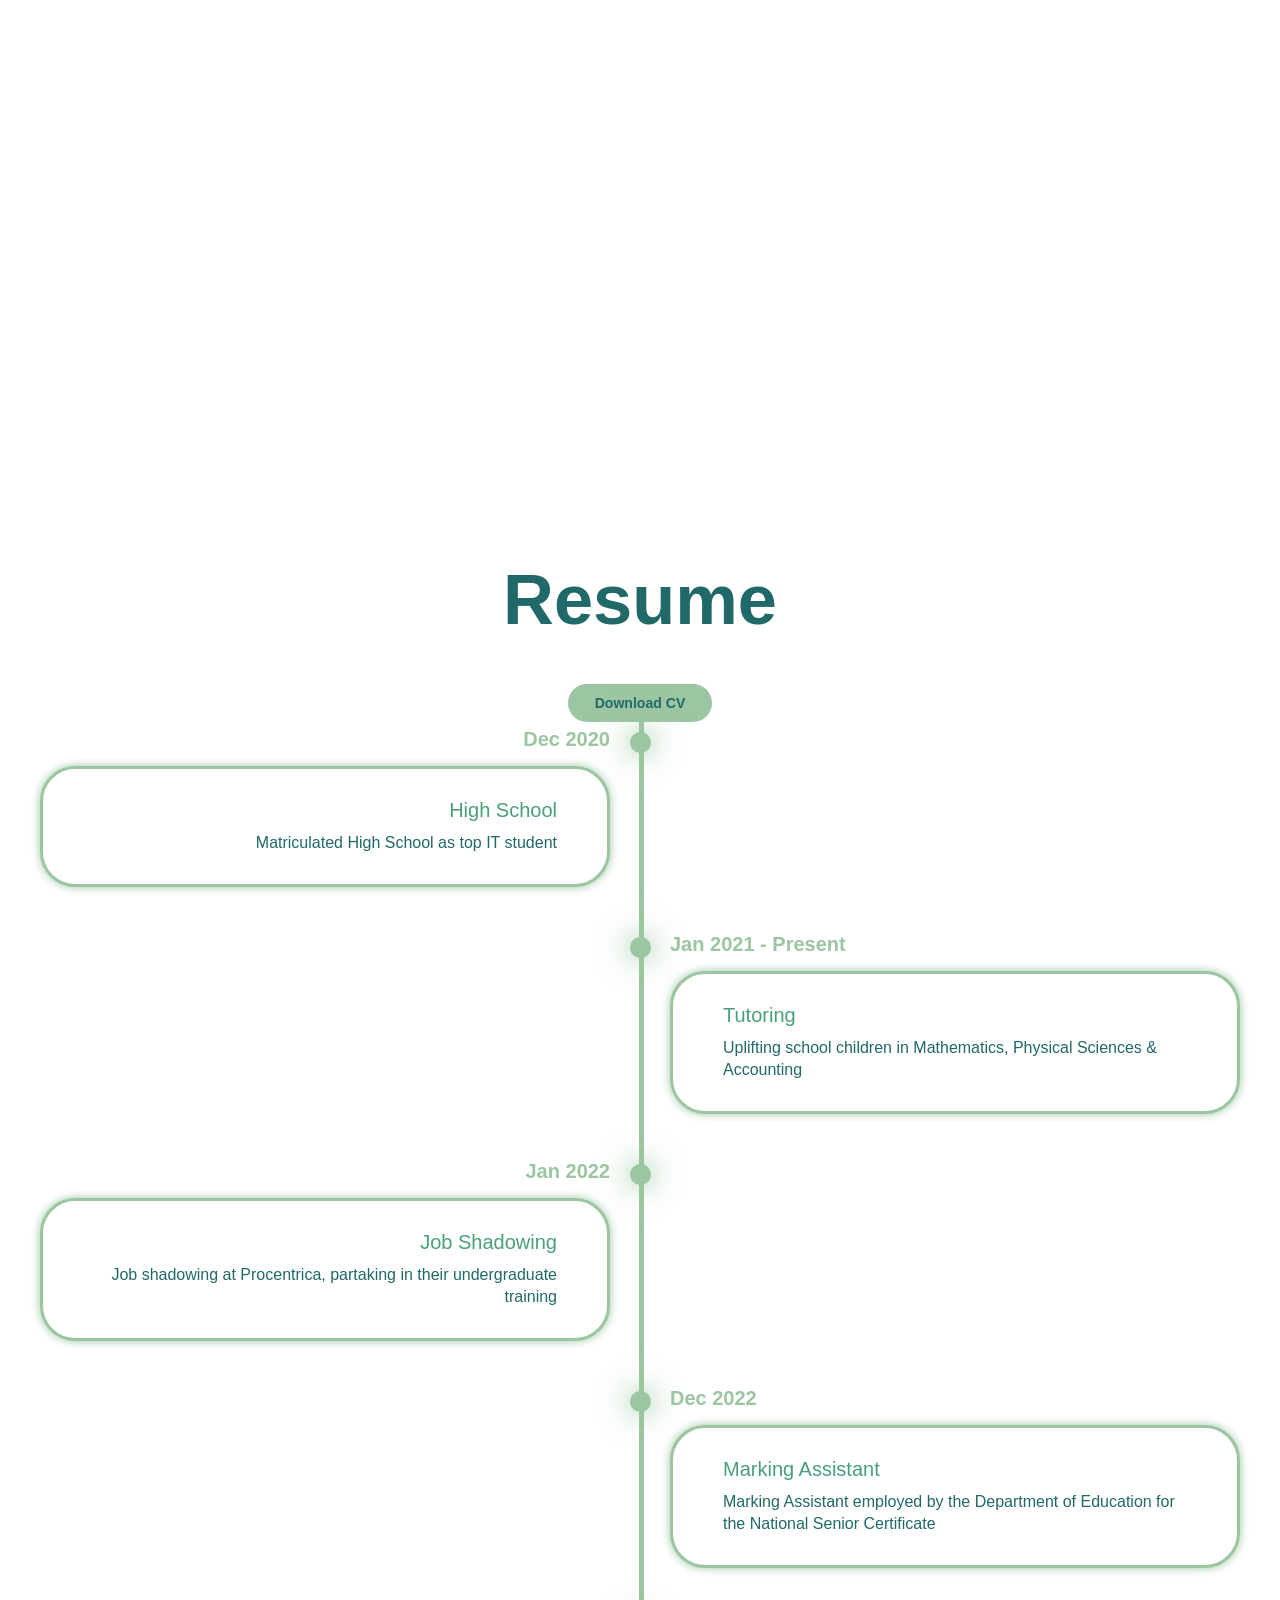
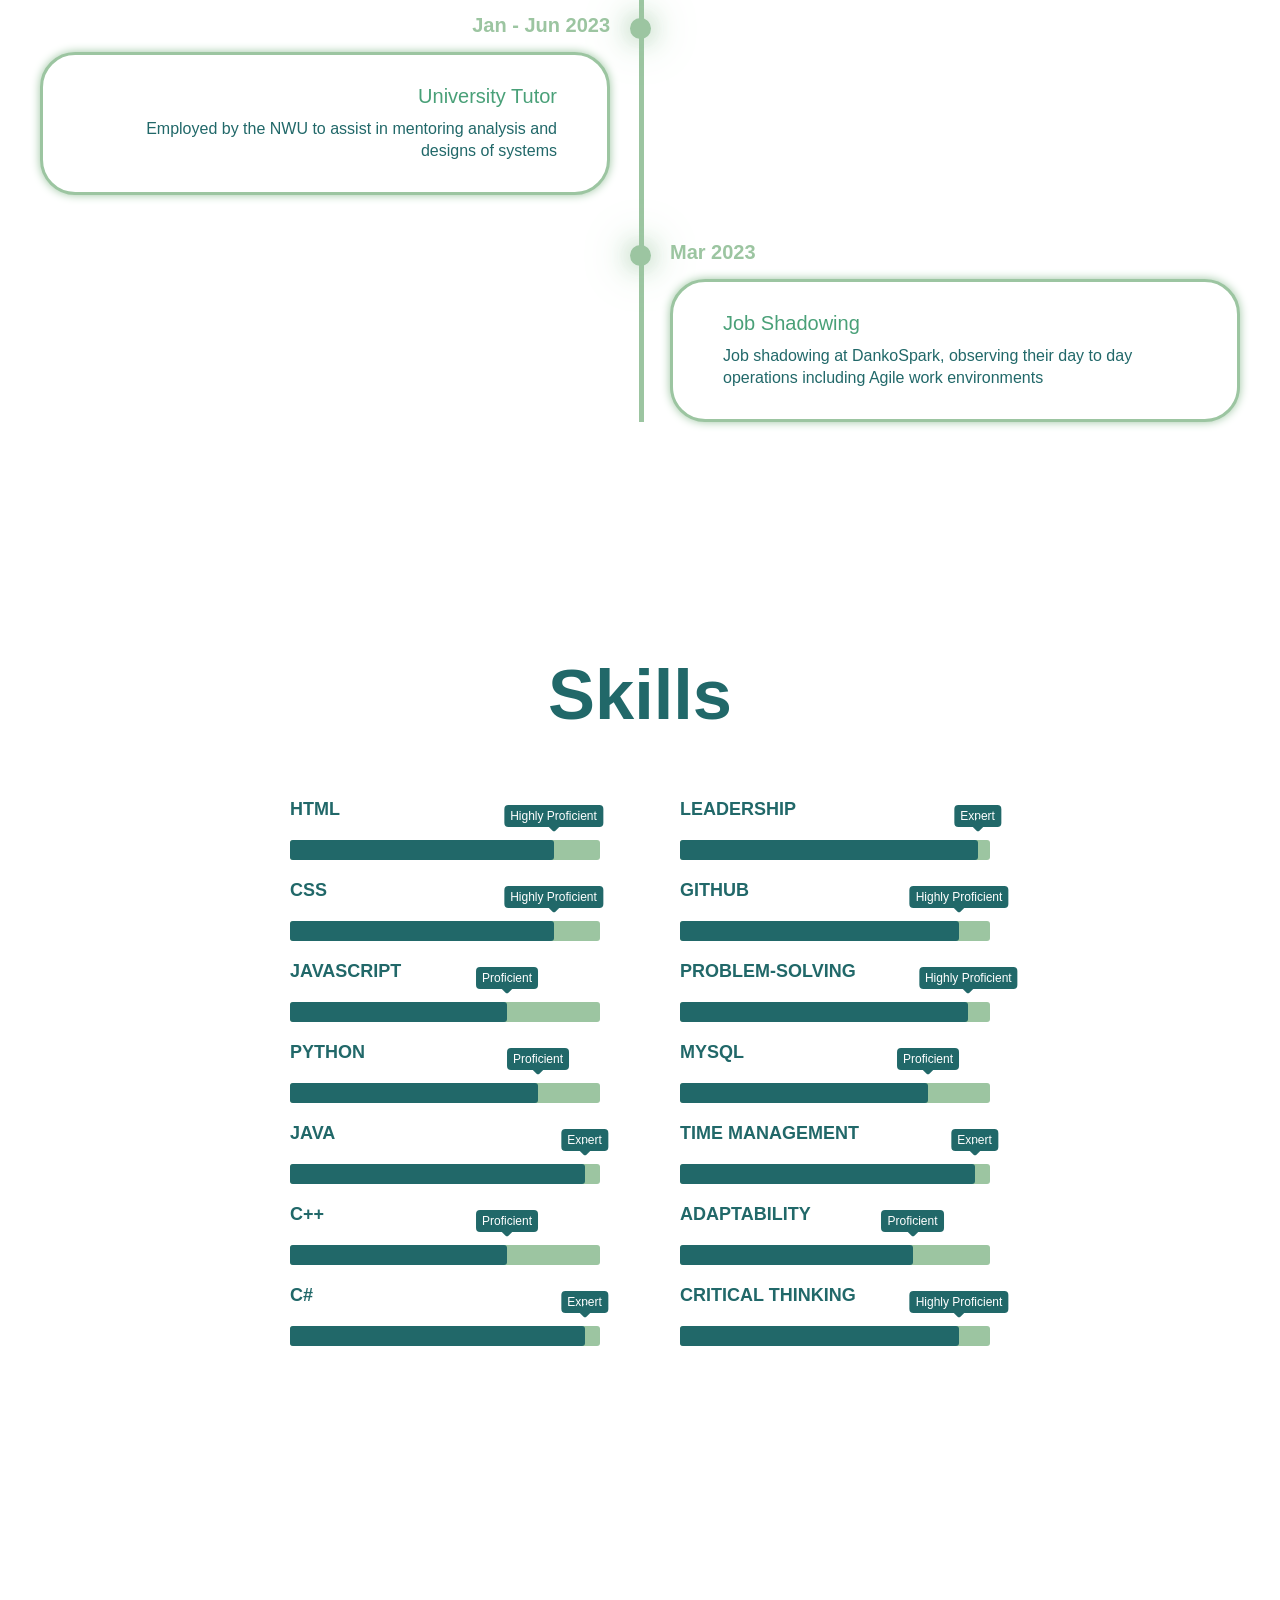
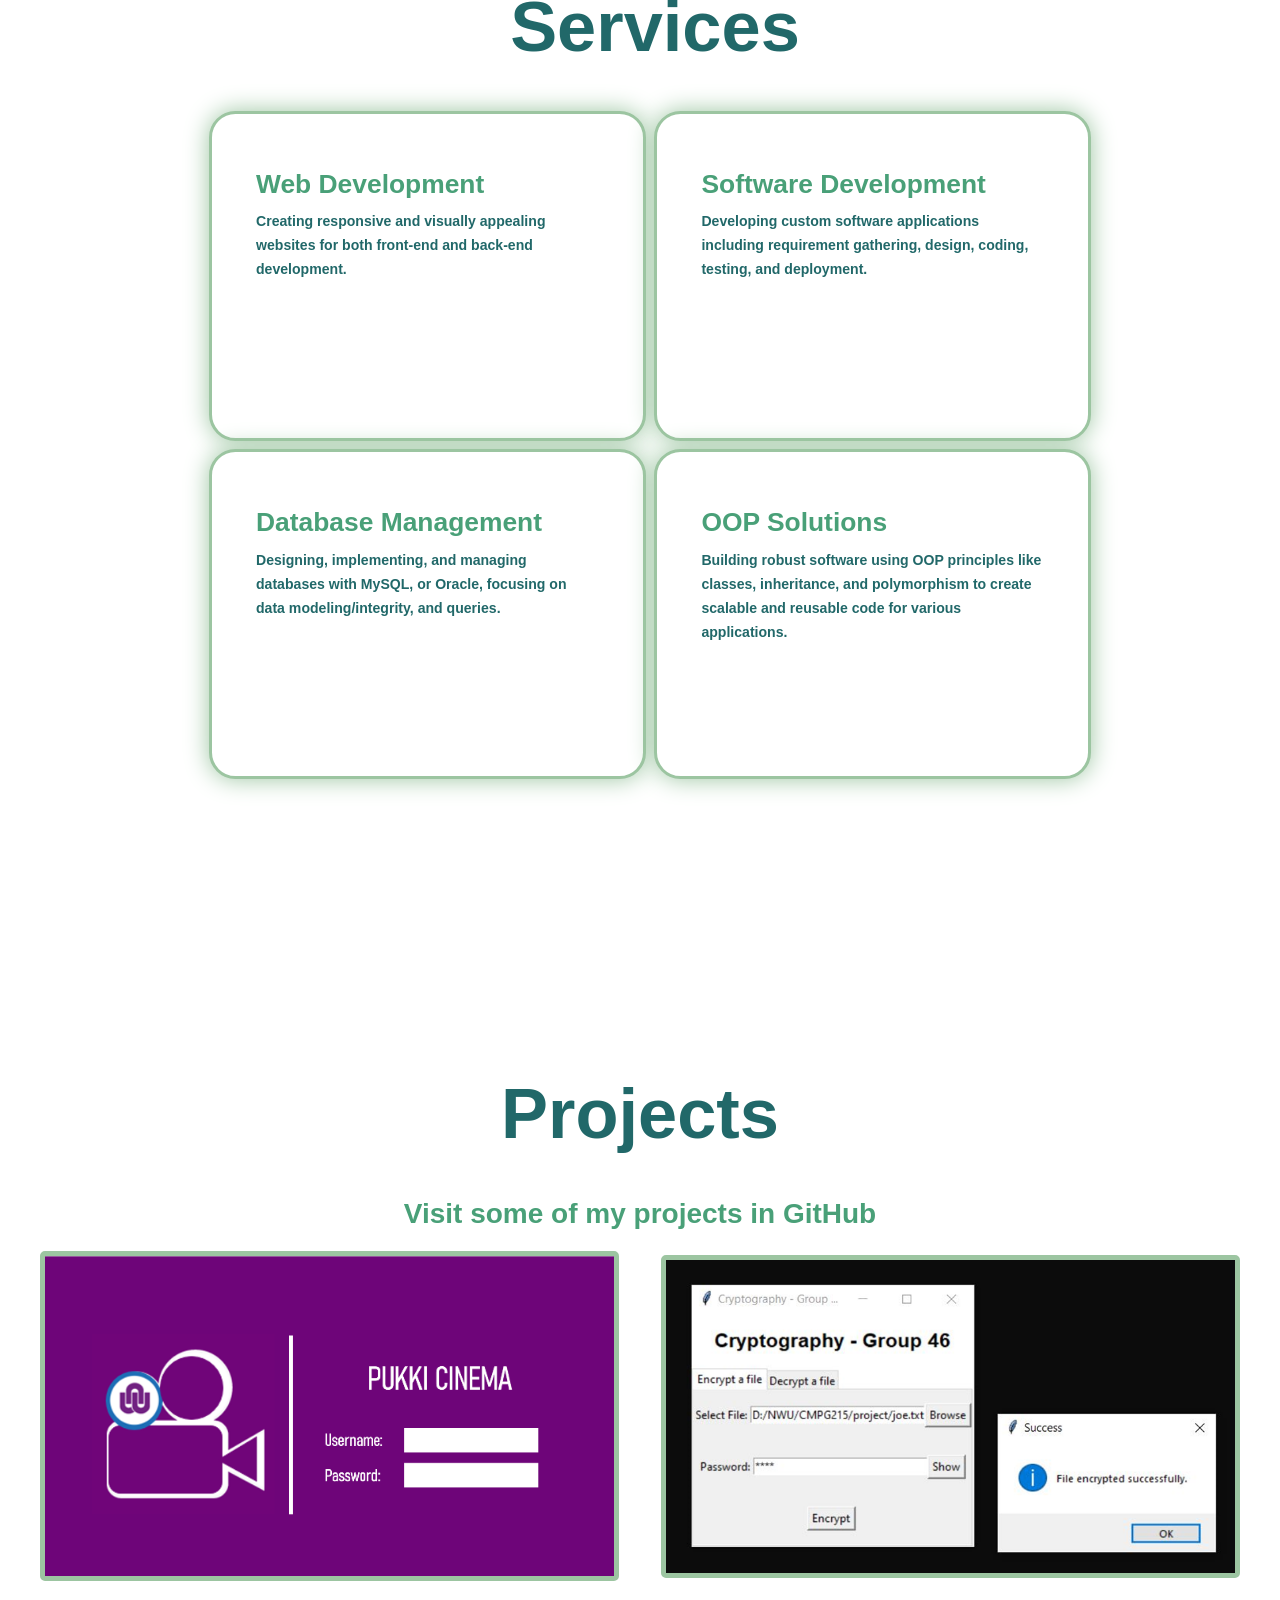
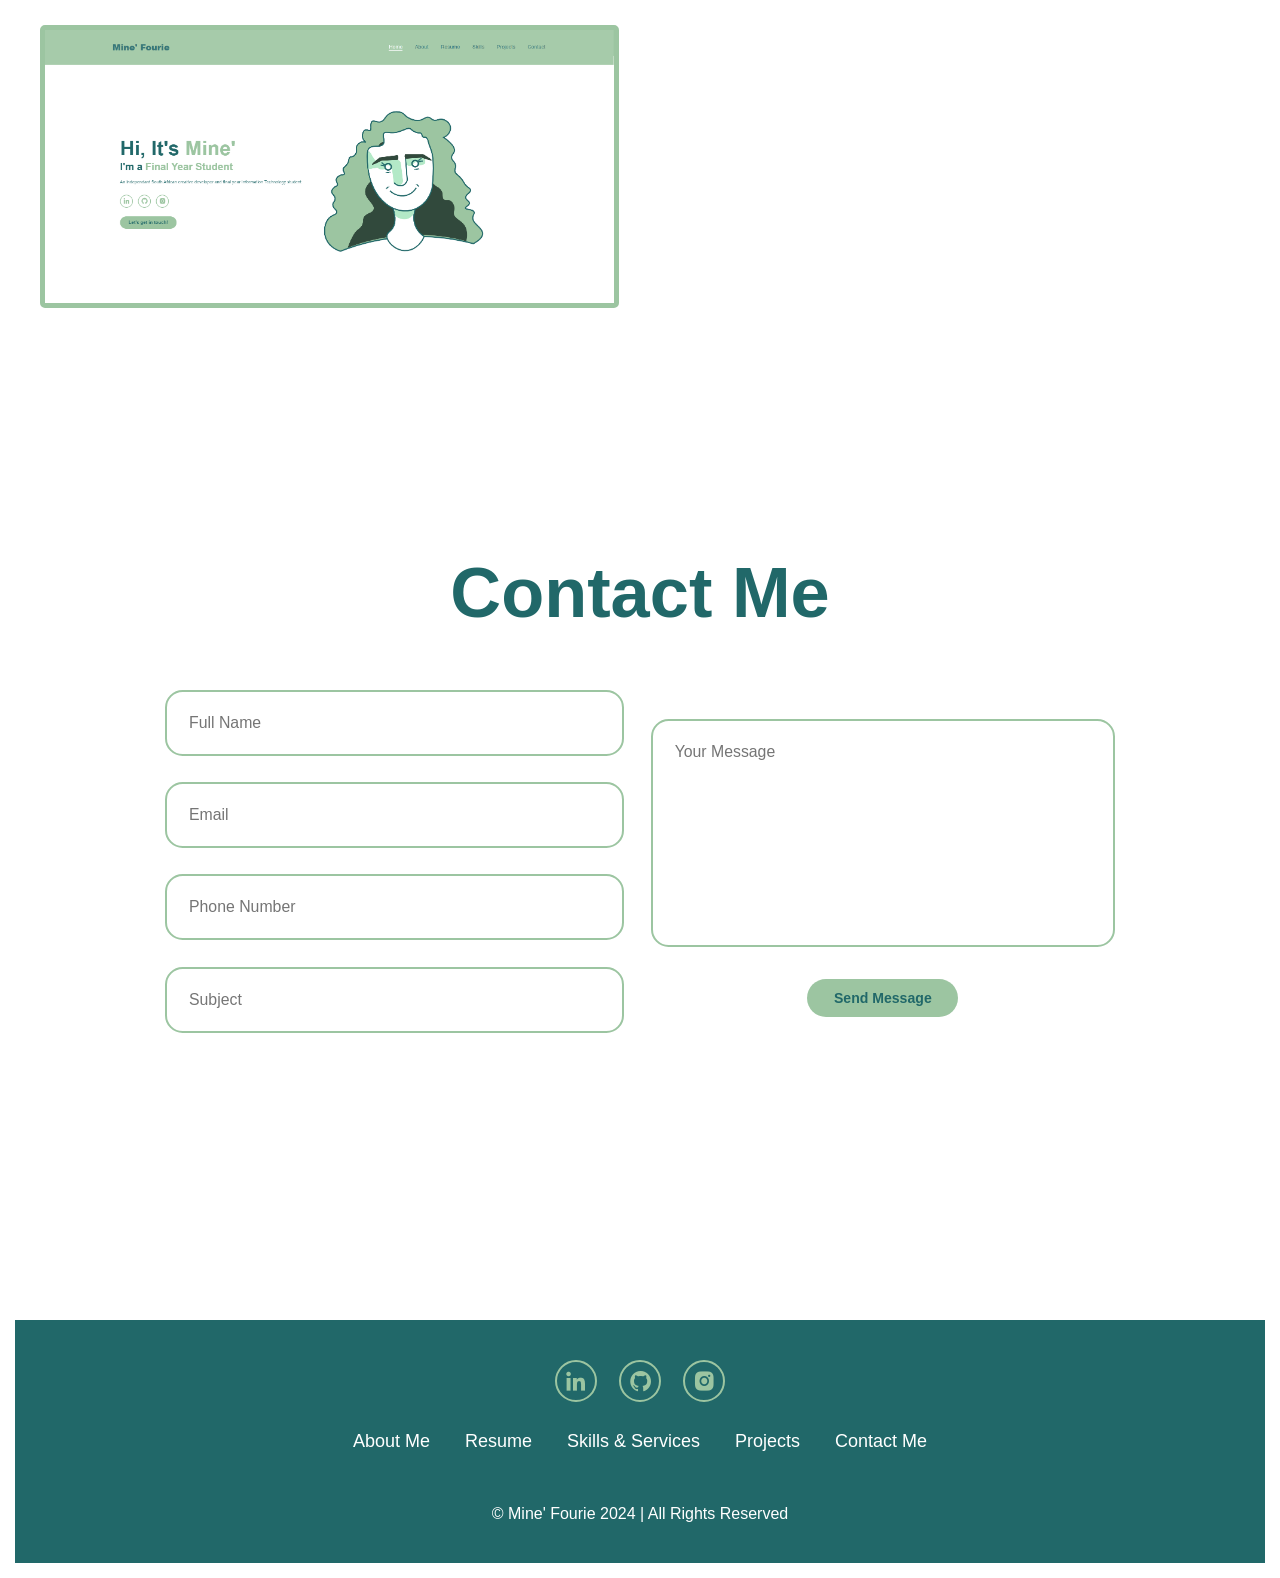
==== commit 42f35526: "small devices" ====
--- a/index.html
+++ b/index.html
@@ -541,7 +541,7 @@
                 <div class="service-info">
                     <h4>Database Management</h4>
                     <p>Designing, implementing, and managing databases with  MySQL, or Oracle, 
-                        focusing on data modeling/integrity, and query writing.</p>
+                        focusing on data modeling/integrity, and queries.</p>
                 </div>
             </div>
 
@@ -662,7 +662,7 @@
             </li>
         </ul>
         <p class="copyright">
-            © Mine' Fourie | All Rights Reserved
+            © Mine' Fourie 2024 | All Rights Reserved
         </p>
 
     </footer>
--- a/style.css
+++ b/style.css
@@ -813,13 +813,14 @@
 .service-box{
     flex: 1 1 calc(50% - 1rem);
     background-color: var(--bg-color);
-    height: 300px;
+    height: 330px;
     border-radius: 3rem;
     border: 3px solid var(--main-color);
     box-shadow: 0 0 25px var(--main-color);
     cursor: pointer;
     transition: 0.4s ease-in-out;
-    padding: 1rem;
+    /*padding: 1rem;*/
+    padding-top: 0;
     width: 100%;
     overflow: hidden;
     display: flex;
@@ -1033,6 +1034,9 @@
     body{
         border: 10px solid white;
     }
+    .service-info{
+        padding-top: 0;
+    }
 
 }
 @media(max-width:895px){
@@ -1075,6 +1079,7 @@
     .home{
         flex-direction: column;
         gap: 3rem;
+        grid-template-columns: 1fr;
         /*
         flex-direction: column-reverse;
         margin: 5rem 4rem;
@@ -1082,16 +1087,19 @@
     }
     .svg-content{
         margin-top: 0;
+        margin-left: 30px;
         padding-top: 160px;
         padding-left: 120px;
         display: flex;
         justify-content: center;
         align-items: center;
+        align-content: center;
         width: 100%;
         height: auto;
     }
     .home-content, .svg-content{
         flex: none;
+        margin-bottom: 40px;
     }
 
 
@@ -1240,7 +1248,10 @@
         padding-left: none;
 
     }
-
+    .service-info{
+        padding-top: 0;
+    }
+} 
     @media only screen and (max-width: 600px) {
 
         html, body {
@@ -1260,27 +1271,27 @@
         }
 
         .sticky_parent{
-            height: 200vh;
+            height: 100vh;
         }
         .sticky{
             overflow: hidden;
             position: sticky;
             top: 0;
             height: 100vh;
-
+            width: 100%;
         }
         .scroll_section{
             position: relative;
             top: 0;
             height: 100%;
-            width: calc(100vw * 2); /*was 2*/
+            width: calc(100vw * 4); /*was 2*/
             will-change: transform;
             display: flex;
             justify-content: flex-start;
             align-items: center;
             padding: 0 5vw;
-            padding-right: 20px;
-            
+            padding-right: 10px;
+            box-sizing: border-box;
         }
         
         .scroll_section img{
@@ -1295,10 +1306,13 @@
             padding-right: 30vw;
         }
 
-
-
-    }
-}
+        .service-info{
+            padding-top: 0;
+        }
+
+
+    }
+
 
 
 /*Make sure that padding behaves as expected 
